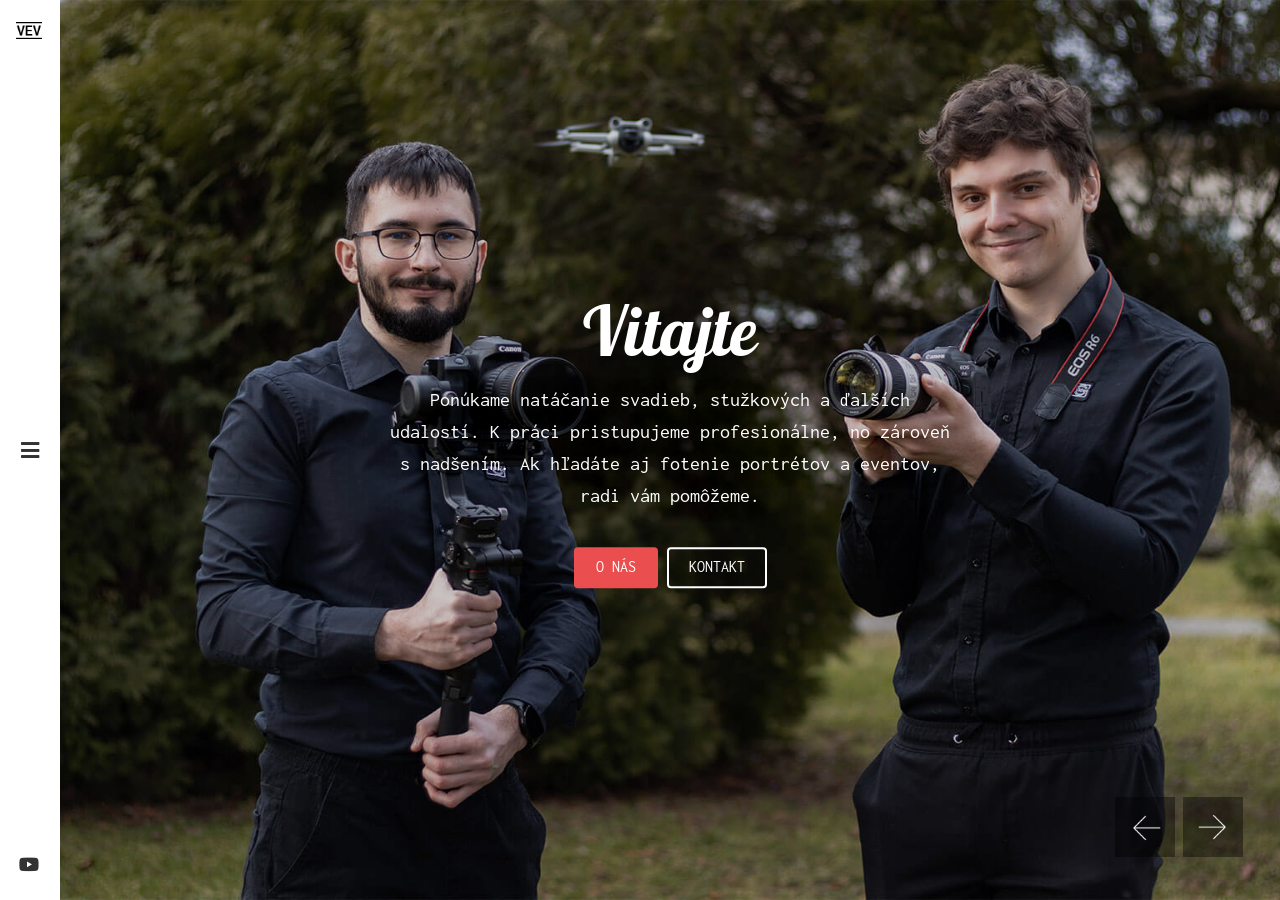
==== index.html @ 3699e418 "web" ====
<!DOCTYPE html>

<html lang="sk">
	<head>

		<!-- Title -->
		<title>Kameraman Púchov | VEVideo</title>

		<!-- Meta -->
		<meta charset="utf-8">
		<meta http-equiv="X-UA-Compatible" content="IE=edge">
		<meta name="author" content="Dominik Vardžák a Patrik Eliaš">
		<meta name="description" content="Špecializujeme sa na kamerovanie svadieb, stužkových a ďalších výnimočných udalostí. Zachytíme každý dôležitý okamih aj emóciu vášho dňa.">
<meta name="keywords" content="kameraman puchov, kameraman trencin, kameraman zilina, svadobny kameraman, kamerovanie stuzkovej slavnosti, natacanie, fotenie puchov, kameraman, svadba, stužková, fotenie">
		<link rel="canonical" href="https://vevideo.sk/index.html">
		<meta name="robots" content="index, follow">
		<meta property="og:type" content="website">
		<meta property="og:site_name" content="VEVideo">
		<meta property="og:locale" content="sk_SK">
		<meta property="og:title" content="Kameraman Púchov | VEVideo">
		<meta property="og:description" content="Špecializujeme sa na kamerovanie svadieb, stužkových a ďalších výnimočných udalostí. Zachytíme každý dôležitý okamih aj emóciu vášho dňa.">
		<meta property="og:url" content="https://vevideo.sk/index.html">
		<meta property="og:image" content="https://vevideo.sk/assets/img/logo-big.png">
		<meta name="twitter:card" content="summary_large_image">
		<meta name="twitter:title" content="Kameraman Púchov | VEVideo">
		<meta name="twitter:description" content="Špecializujeme sa na kamerovanie svadieb, stužkových a ďalších výnimočných udalostí. Zachytíme každý dôležitý okamih aj emóciu vášho dňa.">
		<meta name="twitter:image" content="https://vevideo.sk/assets/img/logo-big.png">

		<!-- Mobile Meta -->
		<meta name="viewport" content="width=device-width, initial-scale=1">

		<!-- Favicon (http://www.favicon-generator.org/) -->
		<link rel="shortcut icon" href="favicon.png" type="image/x-icon">
		<link rel="icon" href="favicon.png" type="image/x-icon">

		<!-- Paste your Google Analytics code here. -->
		<script async src="https://www.googletagmanager.com/gtag/js?id=G-T4X9H40BEK"></script>
		<script>
  window.dataLayer = window.dataLayer || [];
  function gtag(){dataLayer.push(arguments);}
  gtag('js', new Date());

  gtag('config', 'G-T4X9H40BEK');
		</script>

		<!-- Google fonts (https://www.google.com/fonts) -->
		<link href="https://fonts.googleapis.com/css?family=Inconsolata" rel="stylesheet"> <!-- Global font -->
		<link href="https://fonts.googleapis.com/css?family=Galada" rel="stylesheet"> <!-- Alter font 1 -->
		<link href="https://fonts.googleapis.com/css?family=Bilbo+Swash+Caps" rel="stylesheet"> <!-- Alter font 2 -->

		<!-- Bootstrap CSS (http://getbootstrap.com) -->
		<link rel="stylesheet" href="assets/vendor/bootstrap/css/bootstrap.min.css"> <!-- bootstrap CSS (http://getbootstrap.com) -->

		<!-- Libs and Plugins CSS -->
		<link rel="stylesheet" href="assets/vendor/animsition/css/animsition.min.css"> <!-- Animsition CSS (http://git.blivesta.com/animsition/) -->
		<link rel="stylesheet" href="assets/vendor/font-awesome/css/font-awesome.min.css"> <!-- Font Icons CSS (http://fortawesome.github.io/Font-Awesome) -->
		<link rel="stylesheet" href="assets/vendor/lightgallery/css/lightgallery.min.css"> <!-- lightGallery CSS (http://sachinchoolur.github.io/lightGallery) -->
		<link rel="stylesheet" href="assets/vendor/owl-carousel/css/owl.carousel.min.css"> <!-- Owl Carousel CSS (http://www.owlcarousel.owlgraphic.com) -->
		<link rel="stylesheet" href="assets/vendor/owl-carousel/css/owl.theme.default.min.css"> <!-- Owl Carousel CSS (http://www.owlcarousel.owlgraphic.com) -->
		<link rel="stylesheet" href="assets/vendor/ytplayer/css/jquery.mb.YTPlayer.min.css"> <!-- YTPlayer CSS (more info: https://github.com/pupunzi/jquery.mb.YTPlayer) -->
		<link rel="stylesheet" href="assets/vendor/animate.min.css"> <!-- Animate libs CSS (http://daneden.me/animate) -->

		<!-- Template master CSS -->
		<link rel="stylesheet" href="assets/css/helper.css">
		<link rel="stylesheet" href="assets/css/theme.css">

		<!-- Template dark style CSS (uncomment to enable dark style)-->
		<!-- <link rel="stylesheet" href="assets/css/dark-style.css"> -->

	</head>

	<!-- ===========
	///// Body /////
	================
	* Add class "temp-uppercase" to enable uppercase letters (eg. headings, menu links).
	* Add class "temp-letter-spacing" to enable spacing between letters (eg. headings, menu links).
	* Use class "temp-grayscale" to enable grayscale effect when menu is open (no effect on all browsers!).
	* Add class "animsition" to enable page transition while page loads.
	-->
	<body class="temp-uppercase temp-grayscale animsition">
		

		<!-- Page cover (if menu is open) -->
		<span class="page-cover"></span>


		<!-- ===================
		///// Begin header /////
		========================
		* Add class "header-dark" to enable header dark style.
		* Use class "header-click", "header-hover" or "header-fixed" to change behavior of the header (one of them is required!).
		-->
		<div id="header" class="header-hover">

			<!-- Header close button -->
			<div class="header-close" title="Zatvoriť">×</div>

			<!-- Begin logo small -->
			<div class="logo-small">
				<a href="index.html" ><img src="assets/img/logo-small.png" title="Domov" alt="logo"></a>
			</div>
			<!-- End logo small -->

			<!-- Header menu icon -->
			<span class="header-menu-icon" title="Otvorte menu"><i class="fas fa-bars"></i></span>
			
			<!-- Header contact icon -->
			<a href="" class="header-contact-icon" title="Sledujte nás na YouTube"><i class="fab fa-youtube"></i></a>


			<!-- Begin header inner 
			======================== -->
			<div class="header-inner">
				
				<!-- Begin header top -->
				<div class="header-top">

					<!-- Begin logo big -->
					<div class="logo-big">
						<a href="index.html"><img src="assets/img/logo-big.png" title="Domov" alt="logo"></a>
					</div>
					<!-- End logo big -->
					
				</div>
				<!-- End header top -->

				<!-- Begin header middle -->
				<div class="header-middle">

					<!-- MENU MENU MENU Begin menu -->
					<div id="menu">
						<ul class="menu-list">
							<li><a href="index.html">Domov</a></li>
							<li><a href="o-kameramanoch.html">O nás</a></li>
							<li><a href="nase-portfolio.html">Portfólio</a></li>
							<li><a href="cennik-nasich-kameramanov.html">Cenník</a></li>
							<li><a href="kontaktujte-nas.html">Kontakt</a></li>
						</ul> <!-- /.menu-list -->
					</div>
					<!-- MENU MENU MENU   End menu -->

				</div>
				<!-- End header middle -->

				<!-- Begin header bottom -->
				<div class="header-bottom">

					<!-- Begin follow me buttons -->
					<div class="follow-me-buttons">
						<ul>
							<li><a href="https://www.facebook.com/vevideo" title="Sledujte nás na Facebooku" target="_blank"><i class="fab fa-facebook-f"></i></a></li>
							<li><a href="https://www.instagram.com/vevideostudio/" title="Sledujte nás na Instagrame" target="_blank"><i class="fab fa-instagram"></i></a></li>
							<li><a href="https://www.youtube.com/@vevideo_studio" title="Sledujte nás na YouTube" target="_blank"><i class="fab fa-youtube"></i></a></li>
						</ul>
					</div>
					<!-- End follow me buttons -->

					<!-- Begin copyright -->
					<div class="copyright">
						VEVideo | 2026
					</div>
					<!-- End copyright -->

				</div>
				<!-- End header bottom -->

			</div> 
			<!-- End header inner -->

		</div>
		<!-- End header -->


		<!-- ==========================
		///// Begin mobile header /////
		===============================
		* Add class "m-header-dark" to enable header dark style.
		-->
		<div id="mobile-header">

			<!-- Begin logo small -->
			<div class="logo-mobile">
				<a href="index.html"><img src="assets/img/logo-small.png" alt="logo"></a>
			</div>
			<!-- End logo small -->

			<!-- Mobile menu trigger -->
			<div class="mobile-menu-trigger"><span></span></div>

		</div>
		<!-- End mobile header -->


		<!-- *************************************
		*********** Begin body content *********** 
		************************************** -->
		<div id="body-content">
						
			<!-- =================================
			///// Begin gallery list section /////
			================================== -->
			<section id="gallery-list-section" class="gallery-list-slideshow">
				<div class="container-fluid no-padding bg-dark">

					<!-- Begin content carousel (http://www.owlcarousel.owlgraphic.com)
					====================================================================
					* Use class "nav-outside" for outside nav (requires boxed layout).
					* Use class "nav-outside-top" for outside top nav (requires enough space at the top of the slider).
					* Use class "nav-bottom-right" for bottom right nav.
					* Use class "nav-rounded" for rounded nav.
					* Use class "nav-light" to enable nav light style.
					* Use class "dots-outside" for outside dots (requires enough space at the bottom of the slider).
					* Use class "dots-left", "dots-right" or "dots-center-right" to align dots.
					* Use class "dots-rounded" for rounded dots.
					* Use class "owl-mousewheel" to enable mousewheel support.
					* Use class "cursor-grab" to enable cursor grab icon (no effect on links!).
					* Use class "cc-hover" or "cc-hover-2" to enable carousel items hover effect.
					* Use class "cc-height-1", "cc-height-2", "cc-height-3", "cc-height-4", "cc-height-5", "cc-height-6" or "cc-height-full" to set carousel height.
					* Use class "cc-height-m" to set full height for small screens.
					================================================================
					* Available carousel data attributes:
							data-items="5".......................(items visible on desktop)
							data-tablet-landscape="4"............(items visible on mobiles)
							data-tablet-portrait="3".............(items visible on mobiles)
							data-mobile-landscape="2"............(items visible on tablets)
							data-mobile-portrait="1".............(items visible on tablets)
							data-loop="true".....................(true/false)
							data-margin="10".....................(space between items)
							data-center="true"...................(true/false)
							data-start-position="0"..............(item start position)
							data-animate-in="fadeIn".............(more animations: http://daneden.github.io/animate.css/)
							data-animate-out="fadeOut"...........(more animations: http://daneden.github.io/animate.css/)
							data-mouse-drag="false"..............(true/false)
							data-touch-drag="false"..............(true/false)
							data-autoheight="true"...............(true/false)
							data-autoplay="true".................(true/false)
							data-autoplay-timeout="5000".........(milliseconds)
							data-autoplay-hover-pause="true".....(true/false)
							data-autoplay-speed="800"............(milliseconds)
							data-drag-end-speed="800"............(milliseconds)
							data-nav="true"......................(true/false)
							data-nav-speed="800".................(milliseconds)
							data-dots="false"....................(true/false)
							data-dots-speed="800"................(milliseconds)
					-->
					<div class="owl-carousel cc-height-full cursor-grab nav-bottom-right" data-items="1" data-loop="true" data-autoplay="true" data-autoplay-timeout="10000" data-dots="false" data-nav="true" data-animate-in="fadeIn" data-animate-out="fadeOut">

						<!-- PRVY OBRAZOK Begin carousel item 
						========================= -->
						<div class="cc-item bg-image pconly" style="background-image: url(assets/img/gallery/gallery-list/slideshow/spolocna_fotka.jpg); background-position: 50% 30%;">

    <!-- Element cover -->
    <span class="cover bg-transparent-2-dark"></span>

    <!-- ZACIATOK POPISU prveho -->
    <div class="cc-caption cc-caption-xlg center caption-animate max-width-600">
        <h2 class="cc-title font-alter-1">Vitajte</h2>
        <p class="cc-description">
            Ponúkame natáčanie svadieb, stužkových a ďalších udalostí. K práci pristupujeme profesionálne, no zároveň s nadšením. Ak hľadáte aj fotenie portrétov a eventov, radi vám pomôžeme.
        </p>
        <div class="margin-top-30">
            <a href="o-kameramanoch.html" class="btn btn-primary margin-top-5">O nás</a>
            <a href="kontaktujte-nas.html" class="btn btn-white-bordered margin-top-5">Kontakt</a>
        </div>
    </div>
    <!-- KONIEC POPISU prveho -->

</div>

<!-- Second Image (Shown on smartphones) -->
<div class="cc-item bg-image mblonly" style="background-image: url(assets/img/gallery/gallery-list/slideshow/mobile_bg.jpg); background-position: 50% 50%;">
    
    <!-- Element cover -->
    <span class="cover bg-transparent-2-dark"></span>

    <!-- ZACIATOK POPISU prveho -->
    <div class="cc-caption cc-caption-xlg center caption-animate max-width-600">
        <h2 class="cc-title font-alter-1">VEVideo</h2>
        <p class="cc-description">
            Vitajte na našej stránke. Ponúkame natáčanie svadieb, stužkových a ďalších udalostí. K práci pristupujeme profesionálne, no zároveň s nadšením. Ak hľadáte aj fotenie portrétov a eventov, radi vám pomôžeme.</br>&nbsp;</p>
        <div class="margin-top-30">
            <a href="o-kameramanoch.html" class="btn btn-primary margin-top-5">O nás</a>
            <a href="kontaktujte-nas.html" class="btn btn-white-bordered margin-top-5">Kontakt</a>
        </div>
    </div>
    <!-- KONIEC POPISU prveho -->

</div>
						<!-- End carousel item -->

						<!-- Begin carousel item 
						========================= -->
						<div class="cc-item bg-image" style="background-image: url(assets/img/gallery/gallery-list/slideshow/portfolio_fotak_objektiv.jpg); background-position: 50% 50%;">

							<!-- Element cover -->
							<span class="cover bg-transparent-2-dark"></span>

							<!-- Begin caption 
							===================
							* Position classes: "top-left", "top-center", "top-right", "center-left", "center", "center-right", "bottom-left", "bottom-center", "bottom-right". 
							* Size classes: "cc-caption-xs", "cc-caption-sm", "cc-caption-lg", "cc-caption-xl".
							-->
							<div class="cc-caption cc-caption-xlg center caption-animate max-width-600"> <!-- max width class is optional -->
								<h2 class="cc-title font-alter-1">Portfólio</h2>
								<p class="cc-description">
									Pozrite sa na naše videoklipy.
								</p>
								<div class="margin-top-30">
									<a href="nase-portfolio.html" class="btn btn-primary margin-top-5">Portfólio</a>
									<a href="kontaktujte-nas.html" class="btn btn-white-bordered margin-top-5">Kontakt</a>
								</div>
							</div>
							<!-- End caption -->

						</div>
						<!-- End carousel item -->

						<!-- Begin carousel item 
						========================= -->
						<div class="cc-item bg-image" style="background-image: url(assets/img/gallery/gallery-list/slideshow/cennik_pato_dron.jpg); background-position: 50% 50%;">

							<!-- Element cover -->
							<span class="cover bg-transparent-2-dark"></span>

							<!-- Begin caption 
							===================
							* Position classes: "top-left", "top-center", "top-right", "center-left", "center", "center-right", "bottom-left", "bottom-center", "bottom-right". 
							* Size classes: "cc-caption-xs", "cc-caption-sm", "cc-caption-lg", "cc-caption-xl".
							-->
							<div class="cc-caption cc-caption-xlg center caption-animate max-width-600"> <!-- max width class is optional -->
								<h2 class="cc-title font-alter-1">Cenník</h2>
								<p class="cc-description">
									Pozrite sa na služby, ktoré ponúkame a ich cenu.
								</p>
								<div class="margin-top-30">
									<a href="cennik-nasich-kameramanov.html" class="btn btn-primary margin-top-5">Cenník</a>
									<a href="kontaktujte-nas.html" class="btn btn-white-bordered margin-top-5">Kontakt</a>
								</div>
							</div>
							<!-- End caption -->

						</div>
						<!-- End carousel item -->

						<!-- Begin carousel item 
						========================= -->
						<div class="cc-item bg-image" style="background-image: url(assets/img/gallery/gallery-list/slideshow/kontakt_in_action.jpg); background-position: 50% 50%;">

							<!-- Element cover -->
							<span class="cover bg-transparent-2-dark"></span>

							<!-- Begin caption 
							===================
							* Position classes: "top-left", "top-center", "top-right", "center-left", "center", "center-right", "bottom-left", "bottom-center", "bottom-right". 
							* Size classes: "cc-caption-xs", "cc-caption-sm", "cc-caption-lg", "cc-caption-xl".
							-->
							<div class="cc-caption cc-caption-xlg center caption-animate max-width-600"> <!-- max width class is optional -->
								<h2 class="cc-title font-alter-1">Kontakt</h2>
								<p class="cc-description">
									Ak máte záujem o naše služby, kontaktujte nás. Radi sa s vami dohodneme na všetkých detailoch.
								</p>
								<div class="margin-top-30">
									<a href="kontaktujte-nas.html" class="btn btn-primary margin-top-5">Kontakt</a>
								</div>
							</div>
							<!-- End caption -->

						</div>
						<!-- End carousel item -->

						<!-- Begin carousel item 
						========================= -->
						<!-- <div class="cc-item">
								
							<a class="owl-video" href="https://vimeo.com/99653121"></a>

							<div class="cc-caption cc-caption-xlg center caption-animate max-width-600">
								<h2 class="cc-title font-alter-1">Beauty &amp; Fashion</h2>
								<p class="cc-description">
									Sed at placerat odio, duis leo dui, porta in rutrum sit amet consequat. Donec vu duis nullam nulla.
								</p>
								<a href="gallery-single.html" class="btn btn-primary margin-top-25">View Project</a>
							</div>
							
						</div> -->
						<!-- End carousel item --> 

					</div>
					<!-- End content carousel -->

				</div> <!-- /.container -->
			</section>
			<!-- End gallery list section -->

		</div>
		<!-- End body content -->



        

		<!-- ====================
		///// Scripts below /////
		===================== -->

		<!-- Core JS -->
		<script src="assets/vendor/jquery/jquery.min.js"></script> <!-- jquery JS (https://jquery.com) -->
		<script src="assets/vendor/bootstrap/js/bootstrap.min.js"></script> <!-- bootstrap JS (http://getbootstrap.com) -->

		<!-- Libs and Plugins JS -->
		<script src="assets/vendor/animsition/js/animsition.min.js"></script> <!-- Animsition JS (http://git.blivesta.com/animsition/) -->
		<script src="assets/vendor/jquery.easing.min.js"></script> <!-- Easing JS (http://gsgd.co.uk/sandbox/jquery/easing/) -->
		<script src="assets/vendor/isotope.pkgd.min.js"></script> <!-- Isotope JS (http://isotope.metafizzy.co) -->
		<script src="assets/vendor/imagesloaded.pkgd.min.js"></script> <!-- ImagesLoaded JS (https://github.com/desandro/imagesloaded) -->
		<script src="assets/vendor/jquery.nicescroll.min.js"></script> <!-- Nicescroll JS (http://areaaperta.com/nicescroll/) -->
		<script src="assets/vendor/owl-carousel/js/owl.carousel.min.js"></script> <!-- Owl Carousel JS (http://www.owlcarousel.owlgraphic.com) -->
		<script src="assets/vendor/jquery.mousewheel.min.js"></script> <!-- A jQuery plugin that adds cross browser mouse wheel support (https://github.com/jquery/jquery-mousewheel) -->
		<script src="assets/vendor/ytplayer/js/jquery.mb.YTPlayer.min.js"></script> <!-- YTPlayer JS (more info: https://github.com/pupunzi/jquery.mb.YTPlayer) -->

		<script src="assets/vendor/lightgallery/js/lightgallery.min.js"></script> <!-- lightGallery JS (http://sachinchoolur.github.io/lightGallery) -->
		<script src="assets/vendor/lightgallery/js/lightgallery-plugins.js"></script> <!-- lightGallery Plugins JS (http://sachinchoolur.github.io/lightGallery) -->
		
		<!-- Theme master JS -->
		<script src="assets/js/theme.js"></script>



	</body>

</html>
---- assets/vendor/lightgallery/css/lightgallery.min.css ----
.lg-sub-html,.lg-toolbar{background-color:rgba(0,0,0,.45)}#lg-counter,.lg-outer .lg-video-cont{vertical-align:middle;display:inline-block}@font-face{font-family:lg;src:url(../fonts/lg.eot?n1z373);src:url(../fonts/lg.eot?#iefixn1z373) format("embedded-opentype"),url(../fonts/lg.woff?n1z373) format("woff"),url(../fonts/lg.ttf?n1z373) format("truetype"),url(../fonts/lg.svg?n1z373#lg) format("svg");font-weight:400;font-style:normal}.lg-icon{font-family:lg;speak:none;font-style:normal;font-weight:400;font-variant:normal;text-transform:none;line-height:1;-webkit-font-smoothing:antialiased;-moz-osx-font-smoothing:grayscale}.lg-actions .lg-next,.lg-actions .lg-prev{background-color:rgba(0,0,0,.45);border-radius:2px;color:#999;cursor:pointer;display:block;font-size:22px;margin-top:-10px;padding:8px 10px 9px;position:absolute;top:50%;z-index:1080}.lg-actions .lg-next.disabled,.lg-actions .lg-prev.disabled{pointer-events:none;opacity:.5}.lg-actions .lg-next:hover,.lg-actions .lg-prev:hover{color:#FFF}.lg-actions .lg-next{right:20px}.lg-actions .lg-next:before{content:"\e095"}.lg-actions .lg-prev{left:20px}.lg-actions .lg-prev:after{content:"\e094"}@-webkit-keyframes lg-right-end{0%,100%{left:0}50%{left:-30px}}@-moz-keyframes lg-right-end{0%,100%{left:0}50%{left:-30px}}@-ms-keyframes lg-right-end{0%,100%{left:0}50%{left:-30px}}@keyframes lg-right-end{0%,100%{left:0}50%{left:-30px}}@-webkit-keyframes lg-left-end{0%,100%{left:0}50%{left:30px}}@-moz-keyframes lg-left-end{0%,100%{left:0}50%{left:30px}}@-ms-keyframes lg-left-end{0%,100%{left:0}50%{left:30px}}@keyframes lg-left-end{0%,100%{left:0}50%{left:30px}}.lg-outer.lg-right-end .lg-object{-webkit-animation:lg-right-end .3s;-o-animation:lg-right-end .3s;animation:lg-right-end .3s;position:relative}.lg-outer.lg-left-end .lg-object{-webkit-animation:lg-left-end .3s;-o-animation:lg-left-end .3s;animation:lg-left-end .3s;position:relative}.lg-toolbar{z-index:1082;left:0;position:absolute;top:0;width:100%}.lg-toolbar .lg-icon{color:#999;cursor:pointer;float:right;font-size:24px;height:47px;line-height:27px;padding:10px 0;text-align:center;width:50px;text-decoration:none!important;outline:0;-webkit-transition:color .2s linear;-o-transition:color .2s linear;transition:color .2s linear}.lg-toolbar .lg-icon:hover{color:#FFF}.lg-toolbar .lg-close:after{content:"\e070"}.lg-toolbar .lg-download:after{content:"\e0f2"}.lg-sub-html{bottom:0;color:#EEE;font-size:16px;left:0;padding:10px 40px;position:fixed;right:0;text-align:center;z-index:1080}.lg-sub-html h4{margin:0;font-size:13px;font-weight:700}.lg-sub-html p{font-size:12px;margin:5px 0 0}#lg-counter{color:#999;font-size:16px;padding-left:20px;padding-top:12px}.lg-next,.lg-prev,.lg-toolbar{opacity:1;-webkit-transition:-webkit-transform .35s cubic-bezier(0,0,.25,1) 0s,opacity .35s cubic-bezier(0,0,.25,1) 0s,color .2s linear;-moz-transition:-moz-transform .35s cubic-bezier(0,0,.25,1) 0s,opacity .35s cubic-bezier(0,0,.25,1) 0s,color .2s linear;-o-transition:-o-transform .35s cubic-bezier(0,0,.25,1) 0s,opacity .35s cubic-bezier(0,0,.25,1) 0s,color .2s linear;transition:transform .35s cubic-bezier(0,0,.25,1) 0s,opacity .35s cubic-bezier(0,0,.25,1) 0s,color .2s linear}.lg-hide-items .lg-prev{opacity:0;-webkit-transform:translate3d(-10px,0,0);transform:translate3d(-10px,0,0)}.lg-hide-items .lg-next{opacity:0;-webkit-transform:translate3d(10px,0,0);transform:translate3d(10px,0,0)}.lg-hide-items .lg-toolbar{opacity:0;-webkit-transform:translate3d(0,-10px,0);transform:translate3d(0,-10px,0)}body:not(.lg-from-hash) .lg-outer.lg-start-zoom .lg-object{-webkit-transform:scale3d(.5,.5,.5);transform:scale3d(.5,.5,.5);opacity:0;-webkit-transition:-webkit-transform 250ms cubic-bezier(0,0,.25,1) 0s,opacity 250ms cubic-bezier(0,0,.25,1)!important;-moz-transition:-moz-transform 250ms cubic-bezier(0,0,.25,1) 0s,opacity 250ms cubic-bezier(0,0,.25,1)!important;-o-transition:-o-transform 250ms cubic-bezier(0,0,.25,1) 0s,opacity 250ms cubic-bezier(0,0,.25,1)!important;transition:transform 250ms cubic-bezier(0,0,.25,1) 0s,opacity 250ms cubic-bezier(0,0,.25,1)!important;-webkit-transform-origin:50% 50%;-moz-transform-origin:50% 50%;-ms-transform-origin:50% 50%;transform-origin:50% 50%}body:not(.lg-from-hash) .lg-outer.lg-start-zoom .lg-item.lg-complete .lg-object{-webkit-transform:scale3d(1,1,1);transform:scale3d(1,1,1);opacity:1}.lg-outer .lg-thumb-outer{background-color:#0D0A0A;bottom:0;position:absolute;width:100%;z-index:1080;max-height:350px;-webkit-transform:translate3d(0,100%,0);transform:translate3d(0,100%,0);-webkit-transition:-webkit-transform .25s cubic-bezier(0,0,.25,1) 0s;-moz-transition:-moz-transform .25s cubic-bezier(0,0,.25,1) 0s;-o-transition:-o-transform .25s cubic-bezier(0,0,.25,1) 0s;transition:transform .25s cubic-bezier(0,0,.25,1) 0s}.lg-outer .lg-thumb-outer.lg-grab .lg-thumb-item{cursor:-webkit-grab;cursor:-moz-grab;cursor:-o-grab;cursor:-ms-grab;cursor:grab}.lg-outer .lg-thumb-outer.lg-grabbing .lg-thumb-item{cursor:move;cursor:-webkit-grabbing;cursor:-moz-grabbing;cursor:-o-grabbing;cursor:-ms-grabbing;cursor:grabbing}.lg-outer .lg-thumb-outer.lg-dragging .lg-thumb{-webkit-transition-duration:0s!important;transition-duration:0s!important}.lg-outer.lg-thumb-open .lg-thumb-outer{-webkit-transform:translate3d(0,0,0);transform:translate3d(0,0,0)}.lg-outer .lg-thumb{padding:10px 0;height:100%;margin-bottom:-5px}.lg-outer .lg-thumb-item{cursor:pointer;float:left;overflow:hidden;height:100%;border:2px solid #FFF;border-radius:4px;margin-bottom:5px}@media (min-width:1025px){.lg-outer .lg-thumb-item{-webkit-transition:border-color .25s ease;-o-transition:border-color .25s ease;transition:border-color .25s ease}}.lg-outer .lg-thumb-item.active,.lg-outer .lg-thumb-item:hover{border-color:#a90707}.lg-outer .lg-thumb-item img{width:100%;height:100%;object-fit:cover}.lg-outer.lg-has-thumb .lg-item{padding-bottom:120px}.lg-outer.lg-can-toggle .lg-item{padding-bottom:0}.lg-outer.lg-pull-caption-up .lg-sub-html{-webkit-transition:bottom .25s ease;-o-transition:bottom .25s ease;transition:bottom .25s ease}.lg-outer.lg-pull-caption-up.lg-thumb-open .lg-sub-html{bottom:100px}.lg-outer .lg-toogle-thumb{background-color:#0D0A0A;border-radius:2px 2px 0 0;color:#999;cursor:pointer;font-size:24px;height:39px;line-height:27px;padding:5px 0;position:absolute;right:20px;text-align:center;top:-39px;width:50px}.lg-outer .lg-toogle-thumb:hover,.lg-outer.lg-dropdown-active #lg-share{color:#FFF}.lg-outer .lg-toogle-thumb:after{content:"\e1ff"}.lg-outer .lg-video-cont{max-width:1140px;max-height:100%;width:100%;padding:0 5px}.lg-outer .lg-video{width:100%;height:0;padding-bottom:56.25%;overflow:hidden;position:relative}.lg-outer .lg-video .lg-object{display:inline-block;position:absolute;top:0;left:0;width:100%!important;height:100%!important}.lg-outer .lg-video .lg-video-play{width:84px;height:59px;position:absolute;left:50%;top:50%;margin-left:-42px;margin-top:-30px;z-index:1080;cursor:pointer}.lg-outer .lg-has-vimeo .lg-video-play{background:url(../img/vimeo-play.png) no-repeat}.lg-outer .lg-has-vimeo:hover .lg-video-play{background:url(../img/vimeo-play.png) 0 -58px no-repeat}.lg-outer .lg-has-html5 .lg-video-play{background:url(../img/video-play.png) no-repeat;height:64px;margin-left:-32px;margin-top:-32px;width:64px;opacity:.8}.lg-outer .lg-has-html5:hover .lg-video-play{opacity:1}.lg-outer .lg-has-youtube .lg-video-play{background:url(../img/youtube-play.png) no-repeat}.lg-outer .lg-has-youtube:hover .lg-video-play{background:url(../img/youtube-play.png) 0 -60px no-repeat}.lg-outer .lg-video-object{width:100%!important;height:100%!important;position:absolute;top:0;left:0}.lg-outer .lg-has-video .lg-video-object{visibility:hidden}.lg-outer .lg-has-video.lg-video-playing .lg-object,.lg-outer .lg-has-video.lg-video-playing .lg-video-play{display:none}.lg-outer .lg-has-video.lg-video-playing .lg-video-object{visibility:visible}.lg-progress-bar{background-color:#333;height:5px;left:0;position:absolute;top:0;width:100%;z-index:1083;opacity:0;-webkit-transition:opacity 80ms ease 0s;-moz-transition:opacity 80ms ease 0s;-o-transition:opacity 80ms ease 0s;transition:opacity 80ms ease 0s}.lg-progress-bar .lg-progress{background-color:#a90707;height:5px;width:0}.lg-progress-bar.lg-start .lg-progress{width:100%}.lg-show-autoplay .lg-progress-bar{opacity:1}.lg-autoplay-button:after{content:"\e01d"}.lg-show-autoplay .lg-autoplay-button:after{content:"\e01a"}.lg-outer.lg-css3.lg-zoom-dragging .lg-item.lg-complete.lg-zoomable .lg-image,.lg-outer.lg-css3.lg-zoom-dragging .lg-item.lg-complete.lg-zoomable .lg-img-wrap{-webkit-transition-duration:0s;transition-duration:0s}.lg-outer.lg-use-transition-for-zoom .lg-item.lg-complete.lg-zoomable .lg-img-wrap{-webkit-transition:-webkit-transform .3s cubic-bezier(0,0,.25,1) 0s;-moz-transition:-moz-transform .3s cubic-bezier(0,0,.25,1) 0s;-o-transition:-o-transform .3s cubic-bezier(0,0,.25,1) 0s;transition:transform .3s cubic-bezier(0,0,.25,1) 0s}.lg-outer.lg-use-left-for-zoom .lg-item.lg-complete.lg-zoomable .lg-img-wrap{-webkit-transition:left .3s cubic-bezier(0,0,.25,1) 0s,top .3s cubic-bezier(0,0,.25,1) 0s;-moz-transition:left .3s cubic-bezier(0,0,.25,1) 0s,top .3s cubic-bezier(0,0,.25,1) 0s;-o-transition:left .3s cubic-bezier(0,0,.25,1) 0s,top .3s cubic-bezier(0,0,.25,1) 0s;transition:left .3s cubic-bezier(0,0,.25,1) 0s,top .3s cubic-bezier(0,0,.25,1) 0s}.lg-outer .lg-item.lg-complete.lg-zoomable .lg-img-wrap{-webkit-transform:translate3d(0,0,0);transform:translate3d(0,0,0);-webkit-backface-visibility:hidden;-moz-backface-visibility:hidden;backface-visibility:hidden}.lg-outer .lg-item.lg-complete.lg-zoomable .lg-image{-webkit-transform:scale3d(1,1,1);transform:scale3d(1,1,1);-webkit-transition:-webkit-transform .3s cubic-bezier(0,0,.25,1) 0s,opacity .15s!important;-moz-transition:-moz-transform .3s cubic-bezier(0,0,.25,1) 0s,opacity .15s!important;-o-transition:-o-transform .3s cubic-bezier(0,0,.25,1) 0s,opacity .15s!important;transition:transform .3s cubic-bezier(0,0,.25,1) 0s,opacity .15s!important;-webkit-transform-origin:0 0;-moz-transform-origin:0 0;-ms-transform-origin:0 0;transform-origin:0 0;-webkit-backface-visibility:hidden;-moz-backface-visibility:hidden;backface-visibility:hidden}#lg-zoom-in:after{content:"\e311"}#lg-actual-size{font-size:20px}#lg-actual-size:after{content:"\e033"}#lg-zoom-out{opacity:.5;pointer-events:none}#lg-zoom-out:after{content:"\e312"}.lg-zoomed #lg-zoom-out{opacity:1;pointer-events:auto}.lg-outer .lg-pager-outer{bottom:60px;left:0;position:absolute;right:0;text-align:center;z-index:1080;height:10px}.lg-outer .lg-pager-outer.lg-pager-hover .lg-pager-cont{overflow:visible}.lg-outer .lg-pager-cont{cursor:pointer;display:inline-block;overflow:hidden;position:relative;vertical-align:top;margin:0 5px}.lg-outer .lg-pager-cont:hover .lg-pager-thumb-cont{opacity:1;-webkit-transform:translate3d(0,0,0);transform:translate3d(0,0,0)}.lg-outer .lg-pager-cont.lg-pager-active .lg-pager{box-shadow:0 0 0 2px #fff inset}.lg-outer .lg-pager-thumb-cont{background-color:#fff;color:#FFF;bottom:100%;height:83px;left:0;margin-bottom:20px;margin-left:-60px;opacity:0;padding:5px;position:absolute;width:120px;border-radius:3px;-webkit-transition:opacity .15s ease 0s,-webkit-transform .15s ease 0s;-moz-transition:opacity .15s ease 0s,-moz-transform .15s ease 0s;-o-transition:opacity .15s ease 0s,-o-transform .15s ease 0s;transition:opacity .15s ease 0s,transform .15s ease 0s;-webkit-transform:translate3d(0,5px,0);transform:translate3d(0,5px,0)}.lg-outer .lg-pager-thumb-cont img{width:100%;height:100%}.lg-outer .lg-pager{background-color:rgba(255,255,255,.5);border-radius:50%;box-shadow:0 0 0 8px rgba(255,255,255,.7) inset;display:block;height:12px;-webkit-transition:box-shadow .3s ease 0s;-o-transition:box-shadow .3s ease 0s;transition:box-shadow .3s ease 0s;width:12px}.lg-outer .lg-pager:focus,.lg-outer .lg-pager:hover{box-shadow:0 0 0 8px #fff inset}.lg-outer .lg-caret{border-left:10px solid transparent;border-right:10px solid transparent;border-top:10px dashed;bottom:-10px;display:inline-block;height:0;left:50%;margin-left:-5px;position:absolute;vertical-align:middle;width:0}.lg-fullscreen:after{content:"\e20c"}.lg-fullscreen-on .lg-fullscreen:after{content:"\e20d"}.lg-outer #lg-dropdown-overlay{background-color:rgba(0,0,0,.25);bottom:0;cursor:default;left:0;position:fixed;right:0;top:0;z-index:1081;opacity:0;visibility:hidden;-webkit-transition:visibility 0s linear .18s,opacity .18s linear 0s;-o-transition:visibility 0s linear .18s,opacity .18s linear 0s;transition:visibility 0s linear .18s,opacity .18s linear 0s}.lg-outer.lg-dropdown-active #lg-dropdown-overlay,.lg-outer.lg-dropdown-active .lg-dropdown{-webkit-transition-delay:0s;transition-delay:0s;-moz-transform:translate3d(0,0,0);-o-transform:translate3d(0,0,0);-ms-transform:translate3d(0,0,0);-webkit-transform:translate3d(0,0,0);transform:translate3d(0,0,0);opacity:1;visibility:visible}.lg-outer .lg-dropdown{background-color:#fff;border-radius:2px;font-size:14px;list-style-type:none;margin:0;padding:10px 0;position:absolute;right:0;text-align:left;top:50px;opacity:0;visibility:hidden;-moz-transform:translate3d(0,5px,0);-o-transform:translate3d(0,5px,0);-ms-transform:translate3d(0,5px,0);-webkit-transform:translate3d(0,5px,0);transform:translate3d(0,5px,0);-webkit-transition:-webkit-transform .18s linear 0s,visibility 0s linear .5s,opacity .18s linear 0s;-moz-transition:-moz-transform .18s linear 0s,visibility 0s linear .5s,opacity .18s linear 0s;-o-transition:-o-transform .18s linear 0s,visibility 0s linear .5s,opacity .18s linear 0s;transition:transform .18s linear 0s,visibility 0s linear .5s,opacity .18s linear 0s}.lg-outer .lg-dropdown:after{content:"";display:block;height:0;width:0;position:absolute;border:8px solid transparent;border-bottom-color:#FFF;right:16px;top:-16px}.lg-outer .lg-dropdown>li:last-child{margin-bottom:0}.lg-outer .lg-dropdown>li:hover .lg-icon,.lg-outer .lg-dropdown>li:hover a{color:#333}.lg-outer .lg-dropdown a{color:#333;display:block;white-space:pre;padding:4px 12px;font-family:"Open Sans","Helvetica Neue",Helvetica,Arial,sans-serif;font-size:12px}.lg-outer .lg-dropdown a:hover{background-color:rgba(0,0,0,.07)}.lg-outer .lg-dropdown .lg-dropdown-text{display:inline-block;line-height:1;margin-top:-3px;vertical-align:middle}.lg-outer .lg-dropdown .lg-icon{color:#333;display:inline-block;float:none;font-size:20px;height:auto;line-height:1;margin-right:8px;padding:0;vertical-align:middle;width:auto}.lg-outer,.lg-outer .lg,.lg-outer .lg-inner{width:100%;height:100%}.lg-outer #lg-share{position:relative}.lg-outer #lg-share:after{content:"\e80d"}.lg-outer #lg-share-facebook .lg-icon{color:#3b5998}.lg-outer #lg-share-facebook .lg-icon:after{content:"\e901"}.lg-outer #lg-share-twitter .lg-icon{color:#00aced}.lg-outer #lg-share-twitter .lg-icon:after{content:"\e904"}.lg-outer #lg-share-googleplus .lg-icon{color:#dd4b39}.lg-outer #lg-share-googleplus .lg-icon:after{content:"\e902"}.lg-outer #lg-share-pinterest .lg-icon{color:#cb2027}.lg-outer #lg-share-pinterest .lg-icon:after{content:"\e903"}.group:after{content:"";display:table;clear:both}.lg-outer{position:fixed;top:0;left:0;z-index:1050;opacity:0;-webkit-transition:opacity .15s ease 0s;-o-transition:opacity .15s ease 0s;transition:opacity .15s ease 0s}.lg-outer *{-webkit-box-sizing:border-box;-moz-box-sizing:border-box;box-sizing:border-box}.lg-outer.lg-visible{opacity:1}.lg-outer.lg-css3 .lg-item.lg-current,.lg-outer.lg-css3 .lg-item.lg-next-slide,.lg-outer.lg-css3 .lg-item.lg-prev-slide{-webkit-transition-duration:inherit!important;transition-duration:inherit!important;-webkit-transition-timing-function:inherit!important;transition-timing-function:inherit!important}.lg-outer.lg-css3.lg-dragging .lg-item.lg-current,.lg-outer.lg-css3.lg-dragging .lg-item.lg-next-slide,.lg-outer.lg-css3.lg-dragging .lg-item.lg-prev-slide{-webkit-transition-duration:0s!important;transition-duration:0s!important;opacity:1}.lg-outer.lg-grab img.lg-object{cursor:-webkit-grab;cursor:-moz-grab;cursor:-o-grab;cursor:-ms-grab;cursor:grab}.lg-outer.lg-grabbing img.lg-object{cursor:move;cursor:-webkit-grabbing;cursor:-moz-grabbing;cursor:-o-grabbing;cursor:-ms-grabbing;cursor:grabbing}.lg-outer .lg{position:relative;overflow:hidden;margin-left:auto;margin-right:auto;max-width:100%;max-height:100%}.lg-outer .lg-inner{position:absolute;left:0;top:0;white-space:nowrap}.lg-outer .lg-item{background:url(../img/loading.gif) center center no-repeat;display:none!important}.lg-outer.lg-css .lg-current,.lg-outer.lg-css3 .lg-current,.lg-outer.lg-css3 .lg-next-slide,.lg-outer.lg-css3 .lg-prev-slide{display:inline-block!important}.lg-outer .lg-img-wrap,.lg-outer .lg-item{display:inline-block;text-align:center;position:absolute;width:100%;height:100%}.lg-outer .lg-img-wrap:before,.lg-outer .lg-item:before{content:"";display:inline-block;height:50%;width:1px;margin-right:-1px}.lg-outer .lg-img-wrap{position:absolute;padding:0 5px;left:0;right:0;top:0;bottom:0}.lg-outer .lg-item.lg-complete{background-image:none}.lg-outer .lg-item.lg-current{z-index:1060}.lg-outer .lg-image{display:inline-block;vertical-align:middle;max-width:100%;max-height:100%;width:auto!important;height:auto!important}.lg-outer.lg-show-after-load .lg-item .lg-object,.lg-outer.lg-show-after-load .lg-item .lg-video-play{opacity:0;-webkit-transition:opacity .15s ease 0s;-o-transition:opacity .15s ease 0s;transition:opacity .15s ease 0s}.lg-outer.lg-show-after-load .lg-item.lg-complete .lg-object,.lg-outer.lg-show-after-load .lg-item.lg-complete .lg-video-play{opacity:1}.lg-outer .lg-empty-html,.lg-outer.lg-hide-download #lg-download{display:none}.lg-backdrop{position:fixed;top:0;left:0;right:0;bottom:0;z-index:1040;background-color:#000;opacity:0;-webkit-transition:opacity .15s ease 0s;-o-transition:opacity .15s ease 0s;transition:opacity .15s ease 0s}.lg-backdrop.in{opacity:1}.lg-css3.lg-no-trans .lg-current,.lg-css3.lg-no-trans .lg-next-slide,.lg-css3.lg-no-trans .lg-prev-slide{-webkit-transition:none 0s ease 0s!important;-moz-transition:none 0s ease 0s!important;-o-transition:none 0s ease 0s!important;transition:none 0s ease 0s!important}.lg-css3.lg-use-css3 .lg-item,.lg-css3.lg-use-left .lg-item{-webkit-backface-visibility:hidden;-moz-backface-visibility:hidden;backface-visibility:hidden}.lg-css3.lg-fade .lg-item{opacity:0}.lg-css3.lg-fade .lg-item.lg-current{opacity:1}.lg-css3.lg-fade .lg-item.lg-current,.lg-css3.lg-fade .lg-item.lg-next-slide,.lg-css3.lg-fade .lg-item.lg-prev-slide{-webkit-transition:opacity .1s ease 0s;-moz-transition:opacity .1s ease 0s;-o-transition:opacity .1s ease 0s;transition:opacity .1s ease 0s}.lg-css3.lg-slide.lg-use-css3 .lg-item{opacity:0}.lg-css3.lg-slide.lg-use-css3 .lg-item.lg-prev-slide{-webkit-transform:translate3d(-100%,0,0);transform:translate3d(-100%,0,0)}.lg-css3.lg-slide.lg-use-css3 .lg-item.lg-next-slide{-webkit-transform:translate3d(100%,0,0);transform:translate3d(100%,0,0)}.lg-css3.lg-slide.lg-use-css3 .lg-item.lg-current{-webkit-transform:translate3d(0,0,0);transform:translate3d(0,0,0);opacity:1}.lg-css3.lg-slide.lg-use-css3 .lg-item.lg-current,.lg-css3.lg-slide.lg-use-css3 .lg-item.lg-next-slide,.lg-css3.lg-slide.lg-use-css3 .lg-item.lg-prev-slide{-webkit-transition:-webkit-transform 1s cubic-bezier(0,0,.25,1) 0s,opacity .1s ease 0s;-moz-transition:-moz-transform 1s cubic-bezier(0,0,.25,1) 0s,opacity .1s ease 0s;-o-transition:-o-transform 1s cubic-bezier(0,0,.25,1) 0s,opacity .1s ease 0s;transition:transform 1s cubic-bezier(0,0,.25,1) 0s,opacity .1s ease 0s}.lg-css3.lg-slide.lg-use-left .lg-item{opacity:0;position:absolute;left:0}.lg-css3.lg-slide.lg-use-left .lg-item.lg-prev-slide{left:-100%}.lg-css3.lg-slide.lg-use-left .lg-item.lg-next-slide{left:100%}.lg-css3.lg-slide.lg-use-left .lg-item.lg-current{left:0;opacity:1}.lg-css3.lg-slide.lg-use-left .lg-item.lg-current,.lg-css3.lg-slide.lg-use-left .lg-item.lg-next-slide,.lg-css3.lg-slide.lg-use-left .lg-item.lg-prev-slide{-webkit-transition:left 1s cubic-bezier(0,0,.25,1) 0s,opacity .1s ease 0s;-moz-transition:left 1s cubic-bezier(0,0,.25,1) 0s,opacity .1s ease 0s;-o-transition:left 1s cubic-bezier(0,0,.25,1) 0s,opacity .1s ease 0s;transition:left 1s cubic-bezier(0,0,.25,1) 0s,opacity .1s ease 0s}
---- assets/css/helper.css ----
/* Table of Content
====================
1. Various classes
2. Hiding classes
3. Background image classes
4. Font classes
5. Hover classes
6. Width classes
7. Height classes
8. Center align classes
9. Text color classes
10. Link color classes
11. Background color classes
12. Background transparent color classes
13. Background transparent gradient color classes
14. Rounded classes
15. Borders classes
16. Paddings classes
17. Margin classes
18. Bootstrap responsive columns of same height
*/


/* ------------------------------------------------------------- *
 *  Various classes
/* ------------------------------------------------------------- */

/* clear */
.clear { clear: both !important; display: block !important; }

/* display */
.block, .display-block { display: block !important; }
.inline-block, .display-inline-block { display: inline-block !important; }

/* position */
.position-relative { position: relative !important; }
.position-absolute { position: absolute !important; }
.position-static { position: static !important; }

/* text aligns */
.text-center { text-align: center !important; }
.text-left { text-align: left !important; }
.text-right { text-align: right !important; }

/* text transform */
.text-uppercase { text-transform: uppercase !important; }
.text-lowercase { text-transform: lowercase !important; }
.text-normal { text-transform: none !important; }

/* overflow */
.overflow-hidden { overflow: hidden !important; }
.overflow-y-hidden { overflow-y: hidden !important; }
.overflow-x-hidden { overflow-x: hidden !important; }

.overflow-auto { overflow: auto !important; }
.overflow-y-auto { overflow-y: auto !important; }
.overflow-x-auto { overflow-x: auto !important; }

.overflow-scroll { overflow: scroll !important; }
.overflow-y-scroll { overflow-y: scroll !important; }
.overflow-x-scroll { overflow-x: scroll !important; }

/* full cover (parent element must contain "position: relative;") */
.full-cover {
	position: absolute !important;
	top: 0 !important;
	bottom: 0 !important;
	left: 0 !important;
	right: 0 !important;
}


/* ------------------------------------------------------------- *
 *  Hiding classes
/* ------------------------------------------------------------- */

.hide { display: none !important; }

/* Hiding via media query breakpoints */
@media (max-width: 1200px) {
	.hide-from-lg { display: none !important; }
}
@media (max-width: 992px) {
	.hide-from-md { display: none !important; }
}
@media (max-width: 768px) {
	.hide-from-sm { display: none !important; }
}
@media (max-width: 480px) {
	.hide-from-xs { display: none !important; }
}

@media (min-width: 1200px) {
	.hide-to-lg { display: none !important; }
}
@media (min-width: 992px) {
	.hide-to-md { display: none !important; }
}
@media (min-width: 768px) {
	.hide-to-sm { display: none !important; }
}
@media (min-width: 480px) {
	.hide-to-xs { display: none !important; }
}


/* ------------------------------------------------------------- *
 *  Background image classes
/* ------------------------------------------------------------- */

.no-bg-image { background: none !important; }

.bg-image {
	background-repeat: no-repeat;
	background-position: 50% 50%;
	-webkit-background-size: cover;
	background-size: cover;
}
.bg-image-fixed {
	background-attachment: fixed;
	background-repeat: no-repeat;
	background-position: 50% 50%;
	-webkit-background-size: cover;
	background-size: cover;
}
.bg-pattern {
	background-repeat: repeat !important;
	-webkit-background-size: inherit !important;
	background-size: inherit !important;
}
.bg-image-parallax { 
	background-repeat: no-repeat;
	background-position: 50% 0%;
	-webkit-background-size: cover;
	background-size: cover;
}


/* ------------------------------------------------------------- *
 *  Font classes
/* ------------------------------------------------------------- */

/* font alternate 1 */
.font-alter-1 { 
	font-family: 'Galada', cursive;
	font-weight: normal !important;
	text-transform: none !important;
	letter-spacing: 0 !important;
}
.h1.font-alter-1, h1.font-alter-1 { font-size: 42px !important; }
.h2.font-alter-1, h2.font-alter-1 { font-size: 36px !important; }
.h3.font-alter-1, h3.font-alter-1 { font-size: 32px !important; }
.h4.font-alter-1, h4.font-alter-1 { font-size: 24px !important; }
.h5.font-alter-1, h5.font-alter-1 { font-size: 20px !important; }
.h6.font-alter-1, h6.font-alter-1 { font-size: 18px !important; }

/* font alternate 2 */
.font-alter-2 { 
	font-family: 'Bilbo Swash Caps', cursive;
	font-weight: normal !important;
	text-transform: none !important;
	letter-spacing: 0 !important;
}
.h1.font-alter-2, h1.font-alter-2 { font-size: 48px !important; }
.h2.font-alter-2, h2.font-alter-2 { font-size: 42px !important; }
.h3.font-alter-2, h3.font-alter-2 { font-size: 36px !important; }
.h4.font-alter-2, h4.font-alter-2 { font-size: 30px !important; }
.h5.font-alter-2, h5.font-alter-2 { font-size: 26px !important; }
.h6.font-alter-2, h6.font-alter-2 { font-size: 24px !important; }

/* font alternate 3 */
.font-alter-3 { 
	/* add your alternate font family here if needed */ 
}


/* font weight/styles */
.font-normal { font-weight: normal !important; font-style: normal !important; }
.font-bold { font-weight: 600 !important; }
.font-italic { font-style: italic !important; }

/* font sizes (%) */
.font-xs { font-size: 75% !important; }
.font-sm { font-size: 85% !important; }
.font-lg { font-size: 110% !important; }
.font-xlg { font-size: 120% !important; }

/* font sizes (px) */
.font-size-8 { font-size: 8px !important; }
.font-size-9 { font-size: 9px !important; }
.font-size-10 { font-size: 10px !important; }
.font-size-11 { font-size: 11px !important; }
.font-size-12 { font-size: 12px !important; }
.font-size-13 { font-size: 13px !important; }
.font-size-14 { font-size: 14px !important; }
.font-size-15 { font-size: 15px !important; }
.font-size-16 { font-size: 16px !important; }
.font-size-17 { font-size: 17px !important; }
.font-size-18 { font-size: 18px !important; }
.font-size-19 { font-size: 19px !important; }
.font-size-20 { font-size: 20px !important; }
.font-size-21 { font-size: 21px !important; }
.font-size-22 { font-size: 22px !important; }
.font-size-23 { font-size: 23px !important; }
.font-size-24 { font-size: 24px !important; }
.font-size-25 { font-size: 25px !important; }
.font-size-26 { font-size: 26px !important; }
.font-size-27 { font-size: 27px !important; }
.font-size-28 { font-size: 28px !important; }
.font-size-29 { font-size: 29px !important; }
.font-size-30 { font-size: 30px !important; }
.font-size-31 { font-size: 31px !important; }
.font-size-32 { font-size: 32px !important; }
.font-size-33 { font-size: 33px !important; }
.font-size-34 { font-size: 34px !important; }
.font-size-35 { font-size: 35px !important; }
.font-size-36 { font-size: 36px !important; }
.font-size-37 { font-size: 37px !important; }
.font-size-38 { font-size: 38px !important; }
.font-size-39 { font-size: 39px !important; }
.font-size-40 { font-size: 40px !important; }
.font-size-41 { font-size: 41px !important; }
.font-size-42 { font-size: 42px !important; }
.font-size-43 { font-size: 43px !important; }
.font-size-44 { font-size: 44px !important; }
.font-size-45 { font-size: 45px !important; }
.font-size-46 { font-size: 46px !important; }
.font-size-47 { font-size: 47px !important; }
.font-size-48 { font-size: 48px !important; }
.font-size-49 { font-size: 49px !important; }
.font-size-50 { font-size: 50px !important; }

.font-size-55 { font-size: 55px !important; }
.font-size-60 { font-size: 60px !important; }
.font-size-65 { font-size: 65px !important; }
.font-size-70 { font-size: 70px !important; }
.font-size-75 { font-size: 75px !important; }
.font-size-80 { font-size: 80px !important; }
.font-size-85 { font-size: 85px !important; }
.font-size-90 { font-size: 90px !important; }
.font-size-95 { font-size: 95px !important; }
.font-size-100 { font-size: 100px !important; }
.font-size-105 { font-size: 105px !important; }
.font-size-110 { font-size: 110px !important; }
.font-size-115 { font-size: 115px !important; }
.font-size-120 { font-size: 120px !important; }
.font-size-125 { font-size: 125px !important; }
.font-size-130 { font-size: 130px !important; }
.font-size-135 { font-size: 135px !important; }
.font-size-140 { font-size: 140px !important; }
.font-size-145 { font-size: 145px !important; }
.font-size-150 { font-size: 150px !important; }
.font-size-155 { font-size: 155px !important; }
.font-size-160 { font-size: 160px !important; }


/* ------------------------------------------------------------- *
 *  Hover classes
/* ------------------------------------------------------------- */

/* hover opacity */
.hover-opacity {
	-webkit-transition: all .2s ease-in-out !important;
	-moz-transition: all .2s ease-in-out !important;
	-ms-transition: all .2s ease-in-out !important;
	-o-transition: all .2s ease-in-out !important;
	transition: all .2s ease-in-out !important;
}
.hover-opacity:hover {
	opacity: 0.8 !important;
}


/* ------------------------------------------------------------- *
 *  Width classes
/* ------------------------------------------------------------- */

/* Width auto */
.width-auto { width: auto !important; }

/* Full width */
.full-width { width: 100% !important; }

/* Minimum width classes */
.min-width { min-width: 100% !important; }
.min-width-100 { min-width: 100px !important; }
.min-width-150 { min-width: 150px !important; }
.min-width-200 { min-width: 200px !important; }
.min-width-250 { min-width: 250px !important; }
.min-width-300 { min-width: 300px !important; }
.min-width-350 { min-width: 350px !important; }
.min-width-400 { min-width: 400px !important; }
.min-width-450 { min-width: 450px !important; }
.min-width-500 { min-width: 500px !important; }
.min-width-550 { min-width: 550px !important; }
.min-width-600 { min-width: 600px !important; }
.min-width-650 { min-width: 650px !important; }
.min-width-700 { min-width: 700px !important; }
.min-width-750 { min-width: 750px !important; }
.min-width-800 { min-width: 800px !important; }
.min-width-850 { min-width: 850px !important; }
.min-width-900 { min-width: 900px !important; }
.min-width-950 { min-width: 950px !important; }
.min-width-1000 { min-width: 1000px !important; }
.min-width-1050 { min-width: 1050px !important; }
.min-width-1150 { min-width: 1150px !important; }
.min-width-1100 { min-width: 1100px !important; }
.min-width-1150 { min-width: 1150px !important; }
.min-width-1170 { min-width: 1170px !important; }
.min-width-1200 { min-width: 1200px !important; }
.min-width-1250 { min-width: 1250px !important; }
.min-width-1300 { min-width: 1300px !important; }
.min-width-1350 { min-width: 1350px !important; }
.min-width-1400 { min-width: 1400px !important; }
.min-width-1450 { min-width: 1450px !important; }
.min-width-1500 { min-width: 1500px !important; }
.min-width-1550 { min-width: 1550px !important; }
.min-width-1600 { min-width: 1600px !important; }

/* Maximum width classes */
.max-width { max-width: 100% !important; }
.max-width-100 { max-width: 100px !important; }
.max-width-150 { max-width: 150px !important; }
.max-width-200 { max-width: 200px !important; }
.max-width-250 { max-width: 250px !important; }
.max-width-300 { max-width: 300px !important; }
.max-width-350 { max-width: 350px !important; }
.max-width-400 { max-width: 400px !important; }
.max-width-450 { max-width: 450px !important; }
.max-width-500 { max-width: 500px !important; }
.max-width-550 { max-width: 550px !important; }
.max-width-600 { max-width: 600px !important; }
.max-width-650 { max-width: 650px !important; }
.max-width-700 { max-width: 700px !important; }
.max-width-750 { max-width: 750px !important; }
.max-width-800 { max-width: 800px !important; }
.max-width-850 { max-width: 850px !important; }
.max-width-900 { max-width: 900px !important; }
.max-width-950 { max-width: 950px !important; }
.max-width-1000 { max-width: 1000px !important; }
.max-width-1050 { max-width: 1050px !important; }
.max-width-1150 { max-width: 1150px !important; }
.max-width-1100 { max-width: 1100px !important; }
.max-width-1150 { max-width: 1150px !important; }
.max-width-1170 { max-width: 1170px !important; }
.max-width-1200 { max-width: 1200px !important; }
.max-width-1250 { max-width: 1250px !important; }
.max-width-1300 { max-width: 1300px !important; }
.max-width-1350 { max-width: 1350px !important; }
.max-width-1400 { max-width: 1400px !important; }
.max-width-1450 { max-width: 1450px !important; }
.max-width-1500 { max-width: 1500px !important; }
.max-width-1550 { max-width: 1550px !important; }
.max-width-1600 { max-width: 1600px !important; }
.max-width-1650 { max-width: 1650px !important; }
.max-width-1700 { max-width: 1700px !important; }
.max-width-1750 { max-width: 1750px !important; }
.max-width-1800 { max-width: 1800px !important; }
.max-width-1850 { max-width: 1850px !important; }
.max-width-1900 { max-width: 1900px !important; }
.max-width-1950 { max-width: 1950px !important; }
.max-width-2000 { max-width: 2000px !important; }


/* ------------------------------------------------------------- *
 *  Height classes
/* ------------------------------------------------------------- */

.full-height { height: 100% !important; }
.full-height-vh { min-height: 100vh !important; }

/* minimum height classes */
.min-height-100 { min-height: 100px !important; }
.min-height-150 { min-height: 150px !important; }
.min-height-200 { min-height: 200px !important; }
.min-height-250 { min-height: 250px !important; }
.min-height-300 { min-height: 300px !important; }
.min-height-350 { min-height: 350px !important; }
.min-height-400 { min-height: 400px !important; }
.min-height-450 { min-height: 450px !important; }
.min-height-500 { min-height: 500px !important; }
.min-height-550 { min-height: 550px !important; }
.min-height-600 { min-height: 600px !important; }
.min-height-650 { min-height: 650px !important; }
.min-height-700 { min-height: 700px !important; }
.min-height-750 { min-height: 750px !important; }
.min-height-800 { min-height: 800px !important; }
.min-height-850 { min-height: 850px !important; }
.min-height-900 { min-height: 900px !important; }
.min-height-1000 { min-height: 1000px !important; }

/* maximum height classes */
.max-height-100 { max-height: 100px !important; }
.max-height-150 { max-height: 150px !important; }
.max-height-200 { max-height: 200px !important; }
.max-height-250 { max-height: 250px !important; }
.max-height-300 { max-height: 300px !important; }
.max-height-350 { max-height: 350px !important; }
.max-height-400 { max-height: 400px !important; }
.max-height-450 { max-height: 450px !important; }
.max-height-500 { max-height: 500px !important; }
.max-height-550 { max-height: 550px !important; }
.max-height-600 { max-height: 600px !important; }
.max-height-650 { max-height: 650px !important; }
.max-height-700 { max-height: 700px !important; }
.max-height-750 { max-height: 750px !important; }
.max-height-800 { max-height: 800px !important; }
.max-height-850 { max-height: 850px !important; }
.max-height-900 { max-height: 900px !important; }
.max-height-1000 { max-height: 1000px !important; }

/* padding height classes */
.padding-height-10 { padding-bottom: 10% !important; }
.padding-height-15 { padding-bottom: 15% !important; }
.padding-height-20 { padding-bottom: 20% !important; }
.padding-height-25 { padding-bottom: 25% !important; }
.padding-height-30 { padding-bottom: 30% !important; }
.padding-height-35 { padding-bottom: 35% !important; }
.padding-height-40 { padding-bottom: 40% !important; }
.padding-height-45 { padding-bottom: 45% !important; }
.padding-height-50 { padding-bottom: 50% !important; }
.padding-height-55 { padding-bottom: 55% !important; }
.padding-height-60 { padding-bottom: 60% !important; }
.padding-height-65 { padding-bottom: 65% !important; }
.padding-height-70 { padding-bottom: 70% !important; }
.padding-height-75 { padding-bottom: 75% !important; }
.padding-height-80 { padding-bottom: 80% !important; }
.padding-height-85 { padding-bottom: 85% !important; }
.padding-height-90 { padding-bottom: 90% !important; }
.padding-height-95 { padding-bottom: 95% !important; }
.padding-height-100 { padding-bottom: 100% !important; }
.padding-height-105 { padding-bottom: 105% !important; }
.padding-height-110 { padding-bottom: 110% !important; }
.padding-height-115 { padding-bottom: 115% !important; }
.padding-height-120 { padding-bottom: 120% !important; }
.padding-height-125 { padding-bottom: 125% !important; }
.padding-height-130 { padding-bottom: 130% !important; }
.padding-height-135 { padding-bottom: 135% !important; }
.padding-height-140 { padding-bottom: 140% !important; }


/* -------------------------------------------------------------------------- *
 *  Center align classes (parent element must contain "position: relative;")
/* -------------------------------------------------------------------------- */

.align-center {
	position: absolute !important;
	top: 50% !important;
	bottom: auto !important;
	left: 50% !important;
	right: auto !important;
	-moz-transform: translate(-50%, -50%) !important;
	-ms-transform: translate(-50%, -50%) !important;
	-webkit-transform: translate(-50%, -50%) !important;
	transform: translate(-50%, -50%) !important;
}
.vertical-align-center {
	position: absolute !important;
	top: 50% !important;
	bottom: auto !important;
	-moz-transform: translateY(-50%) !important;
	-ms-transform: translateY(-50%) !important;
	-webkit-transform: translateY(-50%) !important;
	transform: translateY(-50%) !important;
}
.horisontal-align-center {
	position: absolute !important;
	left: 50% !important;
	right: auto !important;
	-moz-transform: translateX(-50%) !important;
	-ms-transform: translateX(-50%) !important;
	-webkit-transform: translateX(-50%) !important;
	transform: translateX(-50%) !important;
}


/* ------------------------------------------------------------- *
 *  Text color classes
/* ------------------------------------------------------------- */

.text-main { color: #ea4e4e !important; } /* Template main color */
.text-white { color: #FFF !important; }
.text-gray { color: #888 !important; }
.text-gray-2 { color: #CCC !important; }
.text-gray-3 { color: #DDD !important; }
.text-dark { color: #333 !important; }
.text-dark-2 { color: #444 !important; }
.text-dark-3 { color: #666 !important; }
.text-green { color: #0BC35B !important; }
.text-blue { color: #3042B3 !important; }
.text-yellow { color: #FFE800 !important; }
.text-red { color: #FD2B2B !important; }
.text-brown { color: #A78339 !important; }
.text-purple { color: #800080 !important; }
.text-pink { color: #F12765 !important; }


/* ------------------------------------------------------------- *
 *  Link color classes
/* ------------------------------------------------------------- */

.link-main a { color: #ea4e4e !important; } /* Template main color */
.link-white a { color: #FFF !important; }
.link-gray a { color: #888 !important; }
.link-gray-2 a { color: #CCC !important; }
.link-gray-3 a { color: #DDD !important; }
.link-dark a { color: #333 !important; }
.link-dark-2 a { color: #444 !important; }
.link-dark-3 a { color: #666 !important; }
.link-green a { color: #0BC35B !important; }
.link-blue a { color: #3042B3 !important; }
.link-yellow a { color: #FFE800 !important; }
.link-red a { color: #FD2B2B !important; }
.link-brown a { color: #A78339 !important; }
.link-purple a { color: #800080 !important; }
.link-pink a { color: #F12765 !important; }


/* ------------------------------------------------------------- *
 *  Background color classes
/* ------------------------------------------------------------- */

.bg-main { background-color: #ea4e4e !important; } /* Template main color */
.bg-white { background-color: #FFF !important; }
.bg-gray { background-color: #999 !important; }
.bg-gray-2 { background-color: #EEE !important; }
.bg-gray-3 { background-color: #F1F1F1 !important; }
.bg-dark { background-color: #000 !important; }
.bg-dark-2 { background-color: #111 !important; }
.bg-dark-3 { background-color: #222 !important; }
.bg-green { background-color: #0BC35B !important; }
.bg-blue { background-color: #3042B3 !important; }
.bg-yellow { background-color: #FFE800 !important; }
.bg-red { background-color: #FD2B2B !important; }
.bg-brown { background-color: #A78339 !important; }
.bg-purple { background-color: #800080 !important; }
.bg-pink { background-color: #F12765 !important; }


/* ------------------------------------------------------------- *
 *  Background transparent color classes
/* ------------------------------------------------------------- */

/* 100% transparent */
.bg-transparent { background-color: rgba(0, 0, 0, 0) !important; }

/* Background dark transparent classes (opacity 1 to 9.5) */
.bg-transparent-1-dark { background-color: rgba(0, 0, 0, 0.1) !important; }
.bg-transparent-1-5-dark { background-color: rgba(0, 0, 0, 0.15) !important; }
.bg-transparent-2-dark { background-color: rgba(0, 0, 0, 0.2) !important; }
.bg-transparent-2-5-dark { background-color: rgba(0, 0, 0, 0.25) !important; }
.bg-transparent-3-dark { background-color: rgba(0, 0, 0, 0.3) !important; }
.bg-transparent-3-5-dark { background-color: rgba(0, 0, 0, 0.35) !important; }
.bg-transparent-4-dark { background-color: rgba(0, 0, 0, 0.4) !important; }
.bg-transparent-4-5-dark { background-color: rgba(0, 0, 0, 0.45) !important; }
.bg-transparent-5-dark { background-color: rgba(0, 0, 0, 0.5) !important; }
.bg-transparent-5-5-dark { background-color: rgba(0, 0, 0, 0.55) !important; }
.bg-transparent-6-dark { background-color: rgba(0, 0, 0, 0.6) !important; }
.bg-transparent-6-5-dark { background-color: rgba(0, 0, 0, 0.65) !important; }
.bg-transparent-7-dark { background-color: rgba(0, 0, 0, 0.7) !important; }
.bg-transparent-7-5-dark { background-color: rgba(0, 0, 0, 0.75) !important; }
.bg-transparent-8-dark { background-color: rgba(0, 0, 0, 0.8) !important; }
.bg-transparent-8-5-dark { background-color: rgba(0, 0, 0, 0.85) !important; }
.bg-transparent-9-dark { background-color: rgba(0, 0, 0, 0.9) !important; }
.bg-transparent-9-5-dark { background-color: rgba(0, 0, 0, 0.95) !important; }

/* Background white transparent classes (opacity 1 to 9.5) */
.bg-transparent-1-white { background-color: rgba(255, 255, 255, 0.1) !important; }
.bg-transparent-1-5-white { background-color: rgba(255, 255, 255, 0.15) !important; }
.bg-transparent-2-white { background-color: rgba(255, 255, 255, 0.2) !important; }
.bg-transparent-2-5-white { background-color: rgba(255, 255, 255, 0.25) !important; }
.bg-transparent-3-white { background-color: rgba(255, 255, 255, 0.3) !important; }
.bg-transparent-3-5-white { background-color: rgba(255, 255, 255, 0.35) !important; }
.bg-transparent-4-white { background-color: rgba(255, 255, 255, 0.4) !important; }
.bg-transparent-4-5-white { background-color: rgba(255, 255, 255, 0.45) !important; }
.bg-transparent-5-white { background-color: rgba(255, 255, 255, 0.5) !important; }
.bg-transparent-5-5-white { background-color: rgba(255, 255, 255, 0.55) !important; }
.bg-transparent-6-white { background-color: rgba(255, 255, 255, 0.6) !important; }
.bg-transparent-6-5-white { background-color: rgba(255, 255, 255, 0.65) !important; }
.bg-transparent-7-white { background-color: rgba(255, 255, 255, 0.7) !important; }
.bg-transparent-7-5-white { background-color: rgba(255, 255, 255, 0.75) !important; }
.bg-transparent-8-white { background-color: rgba(255, 255, 255, 0.8) !important; }
.bg-transparent-8-5-white { background-color: rgba(255, 255, 255, 0.85) !important; }
.bg-transparent-9-white { background-color: rgba(255, 255, 255, 0.9) !important; }
.bg-transparent-9-5-white { background-color: rgba(255, 255, 255, 0.95) !important; }


/* ------------------------------------------------------------------ *
 *  Background transparent gradient color classes 
 *  gradient generator: http://www.colorzilla.com/gradient-editor/
/* ------------------------------------------------------------------ */

.bg-transparent-gradient-light {
	/* Permalink - use to edit and share this gradient: http://colorzilla.com/gradient-editor/#f3f3f3+0,f3f3f3+100&0.9+0,1+100 */
	background: -moz-linear-gradient(top,  rgba(243,243,243,0.9) 0%, rgba(243,243,243,1) 100%); /* FF3.6-15 */
	background: -webkit-linear-gradient(top,  rgba(243,243,243,0.9) 0%,rgba(243,243,243,1) 100%); /* Chrome10-25,Safari5.1-6 */
	background: linear-gradient(to bottom,  rgba(243,243,243,0.9) 0%,rgba(243,243,243,1) 100%); /* W3C, IE10+, FF16+, Chrome26+, Opera12+, Safari7+ */
	filter: progid:DXImageTransform.Microsoft.gradient( startColorstr='#e6f3f3f3', endColorstr='#f3f3f3',GradientType=0 ); /* IE6-9 */
}
.bg-transparent-gradient-dark {
	/* Permalink - use to edit and share this gradient: http://colorzilla.com/gradient-editor/#000000+0,111111+100&0.5+0,1+100 */
	background: -moz-linear-gradient(top,  rgba(0,0,0,0.5) 0%, rgba(17,17,17,1) 100%); /* FF3.6-15 */
	background: -webkit-linear-gradient(top,  rgba(0,0,0,0.5) 0%,rgba(17,17,17,1) 100%); /* Chrome10-25,Safari5.1-6 */
	background: linear-gradient(to bottom,  rgba(0,0,0,0.5) 0%,rgba(17,17,17,1) 100%); /* W3C, IE10+, FF16+, Chrome26+, Opera12+, Safari7+ */
	filter: progid:DXImageTransform.Microsoft.gradient( startColorstr='#80000000', endColorstr='#111111',GradientType=0 ); /* IE6-9 */
}


/* ------------------------------------------------------------- *
 *  Rounded classes
/* ------------------------------------------------------------- */

.no-rounded, .no-radius { border-radius: 0 !important; }
.rounded { border-radius: 3px !important; }
.rounded-2x { border-radius: 6px !important; }
.rounded-3x { border-radius: 12px !important; }
.rounded-4x { border-radius: 20px !important; }
.rounded-5x { border-radius: 40px !important; }
.rounded-full { border-radius: 50% !important; }


/* ------------------------------------------------------------- *
 *  Borders classes
/* ------------------------------------------------------------- */

.border { border: 1px solid rgba(132, 132, 132, 0.13) !important; }
.border-top { border-top: 1px solid rgba(132, 132, 132, 0.13) !important; }
.border-bottom { border-bottom: 1px solid rgba(132, 132, 132, 0.13) !important; }
.border-left { border-left: 1px solid rgba(132, 132, 132, 0.13) !important; }
.border-right { border-right: 1px solid rgba(132, 132, 132, 0.13) !important; }

/* no border classes */
.no-border { border: none !important; }
.no-border-top { border-top: none !important; }
.no-border-bottom { border-bottom: none !important; }
.no-border-left { border-left: none !important; }
.no-border-right { border-right: none !important; }

/* border width classes */
.border-width-1 { border-width: 1px !important; }
.border-width-2 { border-width: 2px !important; }
.border-width-3 { border-width: 3px !important; }
.border-width-4 { border-width: 4px !important; }
.border-width-5 { border-width: 5px !important; }
.border-width-6 { border-width: 6px !important; }
.border-width-7 { border-width: 7px !important; }
.border-width-8 { border-width: 8px !important; }
.border-width-9 { border-width: 9px !important; }
.border-width-10 { border-width: 10px !important; }

.border-top-width-1 { border-top-width: 1px !important; }
.border-top-width-2 { border-top-width: 2px !important; }
.border-top-width-3 { border-top-width: 3px !important; }
.border-top-width-4 { border-top-width: 4px !important; }
.border-top-width-5 { border-top-width: 5px !important; }
.border-top-width-6 { border-top-width: 6px !important; }
.border-top-width-7 { border-top-width: 7px !important; }
.border-top-width-8 { border-top-width: 8px !important; }
.border-top-width-9 { border-top-width: 9px !important; }
.border-top-width-10 { border-top-width: 10px !important; }

.border-bottom-width-1 { border-bottom-width: 1px !important; }
.border-bottom-width-2 { border-bottom-width: 2px !important; }
.border-bottom-width-3 { border-bottom-width: 3px !important; }
.border-bottom-width-4 { border-bottom-width: 4px !important; }
.border-bottom-width-5 { border-bottom-width: 5px !important; }
.border-bottom-width-6 { border-bottom-width: 6px !important; }
.border-bottom-width-7 { border-bottom-width: 7px !important; }
.border-bottom-width-8 { border-bottom-width: 8px !important; }
.border-bottom-width-9 { border-bottom-width: 9px !important; }
.border-bottom-width-10 { border-bottom-width: 10px !important; }

.border-left-width-1 { border-left-width: 1px !important; }
.border-left-width-2 { border-left-width: 2px !important; }
.border-left-width-3 { border-left-width: 3px !important; }
.border-left-width-4 { border-left-width: 4px !important; }
.border-left-width-5 { border-left-width: 5px !important; }
.border-left-width-6 { border-left-width: 6px !important; }
.border-left-width-7 { border-left-width: 7px !important; }
.border-left-width-8 { border-left-width: 8px !important; }
.border-left-width-9 { border-left-width: 9px !important; }
.border-left-width-10 { border-left-width: 10px !important; }

.border-right-width-1 { border-right-width: 1px !important; }
.border-right-width-2 { border-right-width: 2px !important; }
.border-right-width-3 { border-right-width: 3px !important; }
.border-right-width-4 { border-right-width: 4px !important; }
.border-right-width-5 { border-right-width: 5px !important; }
.border-right-width-6 { border-right-width: 6px !important; }
.border-right-width-7 { border-right-width: 7px !important; }
.border-right-width-8 { border-right-width: 8px !important; }
.border-right-width-9 { border-right-width: 9px !important; }
.border-right-width-10 { border-right-width: 10px !important; }

/* border style classes */
.border-solid { border-style: solid !important; }
.border-top-solid { border-top-style: solid !important; }
.border-bottom-solid { border-bottom-style: solid !important; }
.border-left-solid { border-left-style: solid !important; }
.border-right-solid { border-right-style: solid !important; }

.border-dashed { border-style: dashed !important; }
.border-top-dashed { border-top-style: dashed !important; }
.border-bottom-dashed { border-bottom-style: dashed !important; }
.border-left-dashed { border-left-style: dashed !important; }
.border-right-dashed { border-right-style: dashed !important; }

.border-dotted { border-style: dotted !important; }
.border-top-dotted { border-top-style: dotted !important; }
.border-bottom-dotted { border-bottom-style: dotted !important; }
.border-left-dotted { border-left-style: dotted !important; }
.border-right-dotted { border-right-style: dotted !important; }

.border-double { border-style: double !important; }
.border-top-double { border-top-style: double !important; }
.border-bottom-double { border-bottom-style: double !important; }
.border-left-double { border-left-style: double !important; }
.border-right-double { border-right-style: double !important; }

.border-groove { border-style: groove !important; }
.border-top-groove { border-top-style: groove !important; }
.border-bottom-groove { border-bottom-style: groove !important; }
.border-left-groove { border-left-style: groove !important; }
.border-right-groove { border-right-style: groove !important; }

.border-inset { border-style: inset !important; }
.border-top-inset { border-top-style: inset !important; }
.border-bottom-inset { border-bottom-style: inset !important; }
.border-left-inset { border-left-style: inset !important; }
.border-right-inset { border-right-style: inset !important; }

.border-outset { border-style: outset !important; }
.border-top-outset { border-top-style: outset !important; }
.border-bottom-outset { border-bottom-style: outset !important; }
.border-left-outset { border-left-style: outset !important; }
.border-right-outset { border-right-style: outset !important; }

/* border color classes */
.border-main { border-color: #ea4e4e !important; } /* template main color */
.border-top-main { border-top-color: #ea4e4e !important; } /* template main color */
.border-bottom-main { border-bottom-color: #ea4e4e !important; } /* template main color */
.border-left-main { border-left-color: #ea4e4e !important; } /* template main color */
.border-right-main { border-right-color: #ea4e4e !important; } /* template main color */

.border-white { border-color: #FFF !important; }
.border-top-white { border-top-color: #FFF !important; }
.border-bottom-white { border-bottom-color: #FFF !important; }
.border-left-white { border-left-color: #FFF !important; }
.border-right-white { border-right-color: #FFF !important; }

.border-gray { border-color: #A4AAAD !important; }
.border-gray-2 { border-color: #D1D5D6 !important; }
.border-gray-3 { border-color: #EEE !important; }

.border-top-gray { border-top-color: #999 !important; }
.border-bottom-gray { border-bottom-color: #999 !important; }
.border-left-gray { border-left-color: #999 !important; }
.border-right-gray { border-right-color: #999 !important; }

.border-dark { border-color: #141414 !important; }
.border-dark-2 { border-color: #44484C !important; }
.border-dark-3 { border-color: #333 !important; }
.border-top-dark { border-top-color: #141414 !important; }
.border-top-dark-2 { border-top-color: #44484C !important; }
.border-top-dark-3 { border-top-color: #333 !important; }
.border-bottom-dark { border-bottom-color: #141414 !important; }
.border-bottom-dark-2 { border-bottom-color: #44484C !important; }
.border-bottom-dark-3 { border-bottom-color: #333 !important; }
.border-left-dark { border-left-color: #141414 !important; }
.border-left-dark-2 { border-left-color: #44484C !important; }
.border-left-dark-3 { border-left-color: #333 !important; }
.border-right-dark { border-right-color: #141414 !important; }
.border-right-dark-2 { border-right-color: #44484C !important; }
.border-right-dark-3 { border-right-color: #333 !important; }

.border-green { border-color: #5FC11B !important; }
.border-top-green { border-top-color: #5FC11B !important; }
.border-bottom-green { border-bottom-color: #5FC11B !important; }
.border-left-green { border-left-color: #5FC11B !important; }
.border-right-green { border-right-color: #5FC11B !important; }

.border-blue { border-color: #3067B3 !important; }
.border-top-blue { border-top-color: #3067B3 !important; }
.border-bottom-blue { border-bottom-color: #3067B3 !important; }
.border-left-blue { border-left-color: #3067B3 !important; }
.border-right-blue { border-right-color: #3067B3 !important; }

.border-yellow { border-color: #FFCD00 !important; }
.border-top-yellow { border-top-color: #FFCD00 !important; }
.border-bottom-yellow { border-bottom-color: #FFCD00 !important; }
.border-left-yellow { border-left-color: #FFCD00 !important; }
.border-right-yellow { border-right-color: #FFCD00 !important; }

.border-red { border-color: #FD2B2B !important; }
.border-top-red { border-top-color: #FD2B2B !important; }
.border-bottom-red { border-bottom-color: #FD2B2B !important; }
.border-left-red { border-left-color: #FD2B2B !important; }
.border-right-red { border-right-color: #FD2B2B !important; }

.border-brown { border-color: #A08650 !important; }
.border-top-brown { border-top-color: #A08650 !important; }
.border-bottom-brown { border-bottom-color: #A08650 !important; }
.border-left-brown { border-left-color: #A08650 !important; }
.border-right-brown { border-right-color: #A08650 !important; }

.border-purple { border-color: #800080 !important; }
.border-top-purple { border-top-color: #800080 !important; }
.border-bottom-purple { border-bottom-color: #800080 !important; }
.border-left-purple { border-left-color: #800080 !important; }
.border-right-purple { border-right-color: #800080 !important; }

.border-pink { border-color: #E82D66 !important; }
.border-top-pink { border-top-color: #E82D66 !important; }
.border-bottom-pink { border-bottom-color: #E82D66 !important; }
.border-left-pink { border-left-color: #E82D66 !important; }
.border-right-pink { border-right-color: #E82D66 !important; }

/* border transparent classes */
.border-transparent { border-color: transparent !important; }
.border-top-transparent { border-top-color: transparent !important; }
.border-bottom-transparent { border-bottom-color: transparent !important; }
.border-left-transparent { border-left-color: transparent !important; }
.border-right-transparent { border-right-color: transparent !important; }


/* ------------------------------------------------------------- *
 *  Paddings classes
/* ------------------------------------------------------------- */

.padding-5 { padding: 5px !important; }
.padding-10 { padding: 10px !important; }
.padding-15 { padding: 15px !important; }
.padding-20 { padding: 20px !important; }
.padding-25 { padding: 25px !important; }
.padding-30 { padding: 30px !important; }
.padding-35 { padding: 35px !important; }
.padding-40 { padding: 40px !important; }
.padding-45 { padding: 45px !important; }
.padding-50 { padding: 50px !important; }
.padding-55 { padding: 55px !important; }
.padding-60 { padding: 60px !important; }
.padding-65 { padding: 65px !important; }
.padding-70 { padding: 70px !important; }
.padding-75 { padding: 75px !important; }
.padding-80 { padding: 80px !important; }
.padding-85 { padding: 85px !important; }
.padding-100 { padding: 80px !important; }

/* padding top */
.padding-top-5 { padding-top: 5px !important; }
.padding-top-10 { padding-top: 10px !important; }
.padding-top-15 { padding-top: 15px !important; }
.padding-top-20 { padding-top: 20px !important; }
.padding-top-25 { padding-top: 25px !important; }
.padding-top-30 { padding-top: 30px !important; }
.padding-top-35 { padding-top: 35px !important; }
.padding-top-40 { padding-top: 40px !important; }
.padding-top-45 { padding-top: 45px !important; }
.padding-top-50 { padding-top: 50px !important; }
.padding-top-55 { padding-top: 55px !important; }
.padding-top-60 { padding-top: 60px !important; }
.padding-top-65 { padding-top: 65px !important; }
.padding-top-70 { padding-top: 70px !important; }
.padding-top-75 { padding-top: 75px !important; }
.padding-top-80 { padding-top: 80px !important; }
.padding-top-85 { padding-top: 85px !important; }
.padding-top-100 { padding-top: 100px !important; }

/* padding bottom */
.padding-bottom-5 { padding-bottom: 5px !important; }
.padding-bottom-10 { padding-bottom: 10px !important; }
.padding-bottom-15 { padding-bottom: 15px !important; }
.padding-bottom-20 { padding-bottom: 20px !important; }
.padding-bottom-25 { padding-bottom: 25px !important; }
.padding-bottom-30 { padding-bottom: 30px !important; }
.padding-bottom-35 { padding-bottom: 35px !important; }
.padding-bottom-40 { padding-bottom: 40px !important; }
.padding-bottom-45 { padding-bottom: 45px !important; }
.padding-bottom-50 { padding-bottom: 50px !important; }
.padding-bottom-55 { padding-bottom: 55px !important; }
.padding-bottom-60 { padding-bottom: 60px !important; }
.padding-bottom-65 { padding-bottom: 65px !important; }
.padding-bottom-70 { padding-bottom: 70px !important; }
.padding-bottom-75 { padding-bottom: 75px !important; }
.padding-bottom-80 { padding-bottom: 80px !important; }
.padding-bottom-85 { padding-bottom: 85px !important; }
.padding-bottom-100 { padding-bottom: 100px !important; }

/* padding left */
.padding-left-5 { padding-left: 5px !important; }
.padding-left-10 { padding-left: 10px !important; }
.padding-left-15 { padding-left: 15px !important; }
.padding-left-20 { padding-left: 20px !important; }
.padding-left-25 { padding-left: 25px !important; }
.padding-left-30 { padding-left: 30px !important; }
.padding-left-35 { padding-left: 35px !important; }
.padding-left-40 { padding-left: 40px !important; }
.padding-left-45 { padding-left: 45px !important; }
.padding-left-50 { padding-left: 50px !important; }
.padding-left-55 { padding-left: 55px !important; }
.padding-left-60 { padding-left: 60px !important; }
.padding-left-65 { padding-left: 65px !important; }
.padding-left-70 { padding-left: 70px !important; }
.padding-left-75 { padding-left: 75px !important; }
.padding-left-80 { padding-left: 80px !important; }
.padding-left-85 { padding-left: 85px !important; }
.padding-left-100 { padding-left: 100px !important; }

/* padding right */
.padding-right-5 { padding-right: 5px !important; }
.padding-right-10 { padding-right: 10px !important; }
.padding-right-15 { padding-right: 15px !important; }
.padding-right-20 { padding-right: 20px !important; }
.padding-right-25 { padding-right: 25px !important; }
.padding-right-30 { padding-right: 30px !important; }
.padding-right-35 { padding-right: 35px !important; }
.padding-right-40 { padding-right: 40px !important; }
.padding-right-45 { padding-right: 45px !important; }
.padding-right-50 { padding-right: 50px !important; }
.padding-right-55 { padding-right: 55px !important; }
.padding-right-60 { padding-right: 60px !important; }
.padding-right-65 { padding-right: 65px !important; }
.padding-right-70 { padding-right: 70px !important; }
.padding-right-75 { padding-right: 75px !important; }
.padding-right-80 { padding-right: 80px !important; }
.padding-right-85 { padding-right: 85px !important; }
.padding-right-100 { padding-right: 100px !important; }

/* no paddings classes */
.no-padding { padding: 0 !important; }
.no-padding-top { padding-top: 0 !important; }
.no-padding-bottom { padding-bottom: 0 !important; }
.no-padding-left { padding-left: 0 !important; }
.no-padding-right { padding-right: 0 !important; }


/* ------------------------------------------------------------- *
 *  Margin classes
/* ------------------------------------------------------------- */

.margin-auto { 
	margin-left: auto !important; 
	margin-right: auto !important; 
}

.margin-5 { margin: 5px !important; }
.margin-10 { margin: 10px !important; }
.margin-15 { margin: 15px !important; }
.margin-20 { margin: 20px !important; }
.margin-25 { margin: 25px !important; }
.margin-30 { margin: 30px !important; }
.margin-35 { margin: 35px !important; }
.margin-40 { margin: 40px !important; }
.margin-45 { margin: 45px !important; }
.margin-50 { margin: 50px !important; }
.margin-55 { margin: 55px !important; }
.margin-60 { margin: 60px !important; }
.margin-65 { margin: 65px !important; }
.margin-70 { margin: 70px !important; }
.margin-75 { margin: 75px !important; }
.margin-80 { margin: 80px !important; }
.margin-85 { margin: 85px !important; }
.margin-90 { margin: 90px !important; }
.margin-95 { margin: 95px !important; }
.margin-100 { margin: 100px !important; }

/* margin top */
.margin-top-5 { margin-top: 5px !important; }
.margin-top-10 { margin-top: 10px !important; }
.margin-top-15 { margin-top: 15px !important; }
.margin-top-20 { margin-top: 20px !important; }
.margin-top-25 { margin-top: 25px !important; }
.margin-top-30 { margin-top: 30px !important; }
.margin-top-35 { margin-top: 35px !important; }
.margin-top-40 { margin-top: 40px !important; }
.margin-top-45 { margin-top: 45px !important; }
.margin-top-50 { margin-top: 50px !important; }
.margin-top-55 { margin-top: 55px !important; }
.margin-top-60 { margin-top: 60px !important; }
.margin-top-65 { margin-top: 65px !important; }
.margin-top-70 { margin-top: 70px !important; }
.margin-top-75 { margin-top: 75px !important; }
.margin-top-80 { margin-top: 80px !important; }
.margin-top-85 { margin-top: 85px !important; }
.margin-top-90 { margin-top: 90px !important; }
.margin-top-95 { margin-top: 95px !important; }
.margin-top-100 { margin-top: 100px !important; }

@media (max-width: 768px) {
	.margin-top-55 { margin-top: 30px !important; }
	.margin-top-60 { margin-top: 30px !important; }
	.margin-top-65 { margin-top: 30px !important; }
	.margin-top-70 { margin-top: 30px !important; }
	.margin-top-75 { margin-top: 30px !important; }
	.margin-top-80 { margin-top: 30px !important; }
	.margin-top-85 { margin-top: 30px !important; }
	.margin-top-90 { margin-top: 30px !important; }
	.margin-top-95 { margin-top: 30px !important; }
	.margin-top-100 { margin-top: 30px !important; }
}
@media (max-width: 991px) {
	.margin-top-55 { margin-top: 50px !important; }
	.margin-top-60 { margin-top: 50px !important; }
	.margin-top-65 { margin-top: 50px !important; }
	.margin-top-70 { margin-top: 50px !important; }
	.margin-top-75 { margin-top: 50px !important; }
	.margin-top-80 { margin-top: 50px !important; }
	.margin-top-85 { margin-top: 50px !important; }
	.margin-top-90 { margin-top: 50px !important; }
	.margin-top-95 { margin-top: 50px !important; }
	.margin-top-100 { margin-top: 50px !important; }
}

/* margin bottom */
.margin-bottom-5 { margin-bottom: 5px !important; }
.margin-bottom-10 { margin-bottom: 10px !important; }
.margin-bottom-15 { margin-bottom: 15px !important; }
.margin-bottom-20 { margin-bottom: 20px !important; }
.margin-bottom-25 { margin-bottom: 25px !important; }
.margin-bottom-30 { margin-bottom: 30px !important; }
.margin-bottom-35 { margin-bottom: 35px !important; }
.margin-bottom-40 { margin-bottom: 40px !important; }
.margin-bottom-45 { margin-bottom: 45px !important; }
.margin-bottom-50 { margin-bottom: 50px !important; }
.margin-bottom-55 { margin-bottom: 55px !important; }
.margin-bottom-60 { margin-bottom: 60px !important; }
.margin-bottom-65 { margin-bottom: 65px !important; }
.margin-bottom-70 { margin-bottom: 70px !important; }
.margin-bottom-75 { margin-bottom: 75px !important; }
.margin-bottom-80 { margin-bottom: 80px !important; }
.margin-bottom-85 { margin-bottom: 85px !important; }
.margin-bottom-90 { margin-bottom: 90px !important; }
.margin-bottom-95 { margin-bottom: 95px !important; }
.margin-bottom-100 { margin-bottom: 100px !important; }

@media (max-width: 768px) {
	.margin-bottom-55 { margin-bottom: 30px !important; }
	.margin-bottom-60 { margin-bottom: 30px !important; }
	.margin-bottom-65 { margin-bottom: 30px !important; }
	.margin-bottom-70 { margin-bottom: 30px !important; }
	.margin-bottom-75 { margin-bottom: 30px !important; }
	.margin-bottom-80 { margin-bottom: 30px !important; }
	.margin-bottom-85 { margin-bottom: 30px !important; }
	.margin-bottom-90 { margin-bottom: 30px !important; }
	.margin-bottom-95 { margin-bottom: 30px !important; }
	.margin-bottom-100 { margin-bottom: 30px !important; }
}
@media (max-width: 768px) {
	.margin-bottom-55 { margin-bottom: 50px !important; }
	.margin-bottom-60 { margin-bottom: 50px !important; }
	.margin-bottom-65 { margin-bottom: 50px !important; }
	.margin-bottom-70 { margin-bottom: 50px !important; }
	.margin-bottom-75 { margin-bottom: 50px !important; }
	.margin-bottom-80 { margin-bottom: 50px !important; }
	.margin-bottom-85 { margin-bottom: 50px !important; }
	.margin-bottom-90 { margin-bottom: 50px !important; }
	.margin-bottom-95 { margin-bottom: 50px !important; }
	.margin-bottom-100 { margin-bottom: 50px !important; }
}

/* margin left */
.margin-left-5 { margin-left: 5px !important; }
.margin-left-10 { margin-left: 10px !important; }
.margin-left-15 { margin-left: 15px !important; }
.margin-left-20 { margin-left: 20px !important; }
.margin-left-25 { margin-left: 25px !important; }
.margin-left-30 { margin-left: 30px !important; }
.margin-left-35 { margin-left: 35px !important; }
.margin-left-40 { margin-left: 40px !important; }
.margin-left-45 { margin-left: 45px !important; }
.margin-left-50 { margin-left: 50px !important; }
.margin-left-55 { margin-left: 55px !important; }
.margin-left-60 { margin-left: 60px !important; }
.margin-left-65 { margin-left: 65px !important; }
.margin-left-70 { margin-left: 70px !important; }
.margin-left-75 { margin-left: 75px !important; }
.margin-left-80 { margin-left: 80px !important; }
.margin-left-85 { margin-left: 85px !important; }
.margin-left-90 { margin-left: 90px !important; }
.margin-left-95 { margin-left: 95px !important; }
.margin-left-100 { margin-left: 100px !important; }

/* margin right */
.margin-right-5 { margin-right: 5px !important; }
.margin-right-10 { margin-right: 10px !important; }
.margin-right-15 { margin-right: 15px !important; }
.margin-right-20 { margin-right: 20px !important; }
.margin-right-25 { margin-right: 25px !important; }
.margin-right-30 { margin-right: 30px !important; }
.margin-right-35 { margin-right: 35px !important; }
.margin-right-40 { margin-right: 40px !important; }
.margin-right-45 { margin-right: 45px !important; }
.margin-right-50 { margin-right: 50px !important; }
.margin-right-55 { margin-right: 55px !important; }
.margin-right-60 { margin-right: 60px !important; }
.margin-right-65 { margin-right: 65px !important; }
.margin-right-70 { margin-right: 70px !important; }
.margin-right-75 { margin-right: 75px !important; }
.margin-right-80 { margin-right: 80px !important; }
.margin-right-85 { margin-right: 85px !important; }
.margin-right-90 { margin-right: 90px !important; }
.margin-right-95 { margin-right: 95px !important; }
.margin-right-100 { margin-right: 100px !important; }

/* no margins classes */
.no-margin { margin: 0 !important; }
.no-margin-top { margin-top: 0 !important; }
.no-margin-bottom { margin-bottom: 0 !important; }
.no-margin-left { margin-left: 0 !important; }
.no-margin-right { margin-right: 0 !important; }


/* ------------------------------------------------------------------------------------------------------------------------- *
 *  Bootstrap responsive columns of same height
 *  Source and tutorial: http://www.minimit.com/articles/solutions-tutorials/bootstrap-3-responsive-columns-of-same-height
/* ------------------------------------------------------------------------------------------------------------------------- */

.row-height {
	display: table;
	table-layout: fixed;
	height: 100%;
	width: 100%;
}
.col-height {
	display: table-cell;
	float: none;
	height: 100%;
}
.col-top {
	vertical-align: top;
}
.col-middle {
	vertical-align: middle;
}
.col-bottom {
	vertical-align: bottom;
}

@media (min-width: 480px) {
	.row-xs-height {
		display: table;
		table-layout: fixed;
		height: 100%;
		width: 100%;
	}
	.col-xs-height {
		display: table-cell;
		float: none;
		height: 100%;
	}
	.col-xs-top {
		vertical-align: top;
	}
	.col-xs-middle {
		vertical-align: middle;
	}
	.col-xs-bottom {
		vertical-align: bottom;
	}
}

@media (min-width: 768px) {
	.row-sm-height {
		display: table;
		table-layout: fixed;
		height: 100%;
		width: 100%;
	}
	.col-sm-height {
		display: table-cell;
		float: none;
		height: 100%;
	}
	.col-sm-top {
		vertical-align: top;
	}
	.col-sm-middle {
		vertical-align: middle;
	}
	.col-sm-bottom {
		vertical-align: bottom;
	}
}

@media (min-width: 992px) {
	.row-md-height {
		display: table;
		table-layout: fixed;
		height: 100%;
		width: 100%;
	}
	.col-md-height {
		display: table-cell;
		float: none;
		height: 100%;
	}
	.col-md-top {
		vertical-align: top;
	}
	.col-md-middle {
		vertical-align: middle;
	}
	.col-md-bottom {
		vertical-align: bottom;
	}
}

@media (min-width: 1200px) {
	.row-lg-height {
		display: table;
		table-layout: fixed;
		height: 100%;
		width: 100%;
	}
	.col-lg-height {
		display: table-cell;
		float: none;
		height: 100%;
	}
	.col-lg-top {
		vertical-align: top;
	}
	.col-lg-middle {
		vertical-align: middle;
	}
	.col-lg-bottom {
		vertical-align: bottom;
	}
}

.row-height,
.row-lg-height,
.row-md-height,
.row-sm-height {
	overflow: hidden;
	/* margin-left: -1px; */
}
---- assets/css/theme.css ----
/* --------------------------------------------------------------------
* Template Master Stylesheet
* 
* Template:		FreeBird - Photography Portfolio HTML Website Template
* Author:		Themetorium
* URL:			http://themetorium.net
*
* Template main color: #ea4e4e;
* Global font family: 'Inconsolata', monospace;
* Alter font family 1: 'Galada', cursive; (handled by "helper.css" file)
* Alter font family 2: 'Bilbo Swash Caps', cursive; (handled by "helper.css" file)
----------------------------------------------------------------------- */


/* Table of Content
====================
1. General
2. Page preloader
3. Body content
4. Sections
5. Headings
6. Header
7. Menu
8. Copyright
9. Mobile header
10. Intro
11. Isotope
12. Gallery list section
13. Gallery list slider
14. Gallery single section
15. Gallery single slider
16. Gallery single section with sidebar
17. Gallery single meta
18. Add to favorites button
19. Lightgallery
20. Content carousel
21. Horizontal scroll gallery
22. Blog list section
23. Blog single
24. Blog sidebar
25. Blog sidebar widgets
26. About me section
27. Contact section
28. Page section
29. Page header
30. Split box
31. Pagination
32. Thumbnail list
33. Nicescroll plugin
34. YTP Player
35. Blockquote
36. Forms
37. Modal
38. Buttons
39. Social buttons
40. Follow me buttons
41. Scroll to top button
42. Typography variations
43. Template demos
*/



/* ------------------------------------------------------------- *
 *  General
/* ------------------------------------------------------------- */
.pconly {
    display: block !important;
}
.mblonly {
    display: none !important;
}

@media only screen and (max-width: 768px) {
    .pconly {
        display: none !important;
    }
    .mblonly {
        display: block !important;
    }
}

html, body {
	padding: 0;
	margin: 0;
	overflow-x: hidden;
	overflow-y: auto;
}
body {
	position: relative;
	background-color: #F1F1F1;
	font-family: 'Inconsolata', monospace;
	line-height: 1.6;
	font-size: 17px;
	color: #333;
}

a {
	color: #ea4e4e;
}
a:hover, a:focus {
	color: #e01f1f;
	text-decoration: none;
}
a:focus {
	outline: none;
}

p {
	margin: 0 0 1em;
}

img {
	max-width: 100%;
	height: auto;
}

::selection {
	color: #fff;
	text-shadow: none;
	background: #ea4e4e;
}
::-moz-selection {
	color: #fff;
	text-shadow: none;
	background: #ea4e4e; /* Firefox */
}
::-webkit-selection {
	color: #fff;
	text-shadow: none;
	background: #ea4e4e; /* Safari */
}

.cover {
	position: absolute;
	top: 0;
	left: 0;
	width: 100%;
	height: 100%;
	background-color: rgba(0, 0, 0, 0.2);
	z-index: 2;
	-webkit-transition: all 0.3s ease-in-out;
	-moz-transition: all 0.3s ease-in-out;
	-o-transition: all 0.3s ease-in-out;
	-ms-transition: all 0.3s ease-in-out;
	transition: all 0.3s ease-in-out;
}

.lead {
	margin-bottom: 20px;
	font-size: 17px;
	font-weight: 300;
	line-height: 1.4;
}
@media (min-width: 768px) {
	.lead {
		font-size: 20px;
	}
}


/* --------------------------------------------------------------------------------------- *
 *	 Page transitions / preloader (Animsition). Display loading animation while page loads
 *  More info: http://git.blivesta.com/animsition/
/* --------------------------------------------------------------------------------------- */

/* circle loader */
.animsition-loading {
	border-top: 3px solid rgba(130, 130, 130, 0.3);
	border-right: 3px solid rgba(130, 130, 130, 0.3);
	border-bottom: 3px solid rgba(130, 130, 130, 0.3);
	border-left: 3px solid #ea4e4e;
}


/* ------------------------------------------------------------- *
 *  Body content
/* ------------------------------------------------------------- */

#body-content {
	position: relative;
}
@media (min-width: 769px) {
	#body-content {
		margin-left: 60px; /* Same as side header width */
	}
}
@media (max-width: 769px) {
	#body-content {
		margin-top: 60px; /* Same as mobile header height */
	}
}

/* if padding classes used in "#body-content" */
@media (max-width: 769px) {
#body-content[class^=padding] {
		padding: 0 !important;
	}
}

/* grayscale everything if menu is open (no effect on all browsers!) */
body.temp-grayscale.menu-open #body-content {
	-webkit-filter: grayscale(100%);
   filter: grayscale(100%);

   -webkit-transition: all 0.2s ease-in-out;
	-moz-transition: all 0.2s ease-in-out;
	-o-transition: all 0.2s ease-in-out;
	-ms-transition: all 0.2s ease-in-out;
	transition: all 0.2s ease-in-out;
}


/* ------------------------------------------------------------- *
 * Sections
/* ------------------------------------------------------------- */

section {
	position: relative;
}


/* ------------------------------------------------------------- *
 * Headings
/* ------------------------------------------------------------- */

.h1, .h2, .h3, .h4, .h5, .h6, h1, h2, h3, h4, h5, h6 {
	color: inherit;
	font-weight: bold;
}
.h1, .h2, .h3, h1, h2, h3 {
	line-height: 1.1;
	margin-top: 0px;
	margin-bottom: 20px;
}
.h4, .h5, .h6, h4, h5, h6 {
	line-height: 1.4;
	margin-top: 10px;
	margin-bottom: 20px;
}

.h1, h1 { font-size: 36px; }
.h2, h2 { font-size: 30px; }
.h3, h3 { font-size: 24px; }
.h4, h4 { font-size: 18px; }
.h5, h5 { font-size: 14px; }
.h6, h6 { font-size: 12px; }


/* ------------------------------------------------------------- *
 * Header
/* ------------------------------------------------------------- */

#header {
	position: fixed;
	top: 0;
	bottom: 0;
	width: 240px;
	background-color: #FFF;
	z-index: 99998;
	overflow: hidden;
	-moz-transform: translateX(-180px);
	-ms-transform: translateX(-180px);
	-webkit-transform: translateX(-180px);
	transform: translateX(-180px);

	-webkit-transition: all 0.3s ease-in-out;
	-moz-transition: all 0.3s ease-in-out;
	-o-transition: all 0.3s ease-in-out;
	-ms-transition: all 0.3s ease-in-out;
	transition: all 0.3s ease-in-out;
}
@media (max-width: 768px) {
	#header {
		-moz-transform: translateX(-100%);
		-ms-transform: translateX(-100%);
		-webkit-transform: translateX(-100%);
		transform: translateX(-100%);
	}
}
body.menu-open #header {
	-webkit-box-shadow: 3px 0 10px rgba(0,0,0,0.1);
	-moz-box-shadow: 3px 0 10px rgba(0,0,0,0.1);
	box-shadow: 3px 0 10px rgba(0,0,0,0.1);

	-moz-transform: translateX(0);
	-ms-transform: translateX(0);
	-webkit-transform: translateX(0);
	transform: translateX(0);
}

/* header fixed (always open) */
@media (min-width: 991px) {
	#header.header-fixed,
	body.menu-open #header {
		-moz-transform: translateX(0);
		-ms-transform: translateX(0);
		-webkit-transform: translateX(0);
		transform: translateX(0);
	}
	#header.header-fixed .header-inner {
		opacity: 1;
		visibility: visible;
	}
	#header.header-fixed .header-menu-icon,
	#header.header-fixed .header-contact-icon,
	#header.header-fixed .logo-small,
	#header.header-fixed .header-close {
		opacity: 0;
		visibility: hidden;
	}

	 /* #body-content left margin if class ".header-fixed" is enabled */
	#body-content.header-fixed-margin {
		margin-left: 240px; /* same as header width */
	}
}
@media (max-width: 992px) {
	body.menu-open #header.header-fixed .header-close {
		opacity: 1;
		visibility: visible;
	}
}

/* header close button */
.header-close {
	position: absolute;
	top: 10px;
	right: -25px;
	width: 25px;
	height: 25px;
	line-height: 25px;
	background-color: #222;
	text-align: center;
	font-size: 31px;
	color: #BBB;
	cursor: pointer;
	opacity: 0;
	visibility: hidden;
	z-index: 999;
	-webkit-transition: all 0.2s ease-in-out;
	-moz-transition: all 0.2s ease-in-out;
	-o-transition: all 0.2s ease-in-out;
	-ms-transition: all 0.2s ease-in-out;
	transition: all 0.2s ease-in-out;
}
.header-close:hover {
	color: #FFF;
}
@media (min-width: 768px) {
	body.menu-open #header.header-click .header-close {
		opacity: 1;
		visibility: visible;
	}
}

/* header menu icon */
.header-menu-icon {
	position: absolute;
	display: flex;
	align-items: center;
	justify-content: center;
	top: 50%;
	right: 0;
	width: 60px;
	height: 60px;
	font-size: 21px;
	color: #333;
	visibility: visible;
	cursor: pointer;
	-moz-transform: translateY(-50%);
	-ms-transform: translateY(-50%);
	-webkit-transform: translateY(-50%);
	transform: translateY(-50%);

	-webkit-transition: all 0.2s ease-in-out;
	-moz-transition: all 0.2s ease-in-out;
	-o-transition: all 0.2s ease-in-out;
	-ms-transition: all 0.2s ease-in-out;
	transition: all 0.2s ease-in-out;
}
.header-menu-icon:hover {
	color: #ea4e4e;
}
@media (max-width: 768px) {
	.header-menu-icon {
		display: none;
	}
}
body.menu-open .header-menu-icon {
	opacity: 0;
	visibility: hidden;
}
#header.header-click .header-menu-icon {
	cursor: pointer;
}

/* header contact icon */
.header-contact-icon {
	position: absolute;
	display: block;
	bottom: 20px;
	right: 21px;
	opacity: 1;
	font-size: 18px;
	color: #333;
	-webkit-transition: all 0.2s ease-in-out;
	-moz-transition: all 0.2s ease-in-out;
	-o-transition: all 0.2s ease-in-out;
	-ms-transition: all 0.2s ease-in-out;
	transition: all 0.2s ease-in-out;
}
.header-contact-icon:hover {
	color: #ea4e4e;
}
@media (max-width: 768px) {
	.header-contact-icon {
		display: none;
	}
}
body.menu-open .header-contact-icon {
	opacity: 0;
	visibility: hidden;
}

/* page cover if class "menu-open" exist in body tag */
.page-cover {
	position: fixed;
	display: block;
	content: "";
	top: 0;
	bottom: 0;
	left: 0;
	right: 0;
	z-index: 99998;
	opacity: 0;
	visibility: hidden;
	/* background-color: #000; */
	-webkit-transition: all 0.2s ease-in-out;
	-moz-transition: all 0.2s ease-in-out;
	-o-transition: all 0.2s ease-in-out;
	-ms-transition: all 0.2s ease-in-out;
	transition: all 0.2s ease-in-out;
}
body.menu-open .page-cover {
	opacity: .3;
	visibility: visible;
}

/* header inner 
================= */
.header-inner {
	opacity: 0;
	visibility: hidden;
	width: calc(100% + 17px);
	height: 100%;
	overflow-y: scroll;
	padding: 20px;

	display: -webkit-flex;
	display: -ms-flexbox;
	display: flex;
	-webkit-flex-direction: column;
	-ms-flex-direction: column;
	flex-direction: column;
	-webkit-justify-content: space-between;
	-ms-flex-pack: justify;
	justify-content: space-between;

	-webkit-transition: all 0.2s ease-in-out;
	-moz-transition: all 0.2s ease-in-out;
	-o-transition: all 0.2s ease-in-out;
	-ms-transition: all 0.2s ease-in-out;
	transition: all 0.2s ease-in-out;
}
body.menu-open .header-inner {
	opacity: 1;
	visibility: visible;
}

/* header top */
.header-top {
	position: relative;
	width: 100%;
	text-align: center;
}

/* header middle */
.header-middle {
	width: 100%;
	padding: 30px 0 60px 0;
}

/* header bottom */
.header-bottom {
	width: 100%;
	text-align: center;
}


/* Logo 
========= */
/* logo small */
.logo-small {
	position: absolute;
	top: 15px;
	right: 18px;
	opacity: 1;
	z-index: 2;
	-webkit-transition: all 0.2s ease-in-out;
	-moz-transition: all 0.2s ease-in-out;
	-o-transition: all 0.2s ease-in-out;
	-ms-transition: all 0.2s ease-in-out;
	transition: all 0.2s ease-in-out;
}
@media (max-width: 768px) {
	.logo-small {
		display: none;
	}
}
.logo-small img {
	max-width: 26px;
}
body.menu-open .logo-small {
	opacity: 0;
	visibility: hidden;
}

/* logo big */
.logo-big {
}
.logo-big a {
	display: inline-block;
}
.logo-big img {
	max-width: 140px;
}


/* header styles 
================= */
/* header dark */
#header.header-dark {
	background-color: #111;
	color: #BBB;
}
body.menu-open #header.header-dark {
	-webkit-box-shadow: 3px 0 10px rgba(0, 0, 0, 0.4);
	-moz-box-shadow: 3px 0 10px rgba(0, 0, 0, 0.4);
	box-shadow: 3px 0 10px rgba(0, 0, 0, 0.4);
}

#header.header-dark ul.menu-list > li > a {
	color: #BBB;
}
#header.header-dark ul.menu-list > li > a:hover, 
#header.header-dark ul.menu-list > li.active > a {
	color: #ea4e4e;
}
#header.header-dark ul.menu-list .sub-menu > li > a {
	color: #888;
}
#header.header-dark ul.menu-list .sub-menu > li > a:hover, 
#header.header-dark ul.menu-list .sub-menu > li.active > a {
	color: #ea4e4e;
}

#header.header-dark .follow-me-buttons a {
	color: #BBB;
}
#header.header-dark .follow-me-buttons a:hover {
	color: #ea4e4e;
}

#header.header-dark .header-menu-icon {
	color: #BBB;
}
#header.header-dark .header-menu-icon:hover {
	color: #ea4e4e;
}

#header.header-dark .header-contact-icon {
	color: #BBB;
}
#header.header-dark .header-contact-icon:hover {
	color: #ea4e4e;
}


/* ------------------------------------------------------------- *
 * Menu 
/* ------------------------------------------------------------- */

#menu {
}

/* menu list */
#menu > ul {
	list-style: none;
	margin: 0;
	padding: 0;
}

ul.menu-list {
	text-align: center;
}
@media (max-width: 768px) {
	ul.menu-list {
		text-align: center;
	}
}
ul.menu-list > li {
	position: relative;
	margin: 12px 0;
}
ul.menu-list > li > a {
	position: relative;
	display: inline-block;
	font-size: 17px;
	color: #222;
}
ul.menu-list > li > a:hover,
ul.menu-list > li.active > a {
	color: #ea4e4e;
}
ul.menu-list > li.active > a:before {
	position: absolute;
	content: "";
	left: 0;
	bottom: 0;
	width: 100%;
	height: 1px;
	background-color: #ea4e4e;
}


ul.menu-list .has-children > a:after {
	position: absolute;
	content: "+";
	top: 0;
	right: -12px;
	opacity: 0;
}
ul.menu-list .has-children > a:hover:after,
ul.menu-list .has-children > a.active:after {
	opacity: 1;
}




/* sub menu 
================ */
ul.menu-list .sub-menu {
	position: relative;
	display: none;
	padding: 15px 0 10px 0;
	list-style: none;
	overflow: hidden;
}

ul.menu-list .sub-menu > li {
}
ul.menu-list .sub-menu > li > a {
	position: relative;
	display: inline-block;
	text-decoration: none;
	font-size: 16px;
	color: #888;
}
ul.menu-list .sub-menu > li > a:hover {
	color: #ea4e4e;
}
ul.menu-list .sub-menu > li > a:hover,
ul.menu-list .sub-menu > li.active > a {
	color: #ea4e4e;
}


/* ------------------------------------------------------------- *
 * Copyright
/* ------------------------------------------------------------- */

.copyright {
	margin-top: 20px;
	font-style: italic;
	font-size: 13px;
	color: #999;
}
.copyright a {
	color: #ea4e4e;
}
.copyright a:hover,
.copyright a:focus {
	border-bottom: 1px dotted #ea4e4e;
}


/* ------------------------------------------------------------- *
 * Mobile header
/* ------------------------------------------------------------- */

#mobile-header {
	position: fixed;
	display: none;
	top: 0;
	left: 0;
	width: 100%;
	min-height: 60px;
	background-color: #FFF;
	z-index: 99997;
	border-bottom: 1px solid #ededed;
}
@media (max-width: 768px) {
	#mobile-header {
		display: block;
	}
}

/* logo mobile */
.logo-mobile {
	position: absolute;
	top: 10px;
	left: 20px;
	opacity: 1;
	z-index: 2;
	-webkit-transition: all 0.2s ease-in-out;
	-moz-transition: all 0.2s ease-in-out;
	-o-transition: all 0.2s ease-in-out;
	-ms-transition: all 0.2s ease-in-out;
	transition: all 0.2s ease-in-out;
}
.logo-mobile img {
	max-height: 40px;
}

/* Mobile menu trigger (hamburger button) */
.mobile-menu-trigger {
	position: absolute;
	top: 15px;
	right: 20px;
	width: 25px;
	height: 29px;
	cursor: pointer;
	z-index: 2;
	-webkit-transition: all 0.3s ease-in-out;
	-moz-transition: all 0.3s ease-in-out;
	-o-transition: all 0.3s ease-in-out;
	-ms-transition: all 0.3s ease-in-out;
	transition: all 0.3s ease-in-out;
}
.mobile-menu-trigger > span,
.mobile-menu-trigger > span:before,
.mobile-menu-trigger > span:after {
	position: absolute;
	display: block;
	content: "";
	width: 100%;
	height: 2px;
	background-color: #ea4e4e;
	-webkit-transition: all 0.3s ease-in-out;
	-moz-transition: all 0.3s ease-in-out;
	-o-transition: all 0.3s ease-in-out;
	-ms-transition: all 0.3s ease-in-out;
	transition: all 0.3s ease-in-out;
}
.mobile-menu-trigger > span {
	top: 50%;
	margin-top: -2px;
}
.mobile-menu-trigger > span:before {
	top: -7px;
}
.mobile-menu-trigger > span:after {
	bottom: -7px;
}

/* if mobile menu is open */
.menu-open .mobile-menu-trigger {
	-webkit-transform: rotate(180deg);
	-ms-transform: rotate(180deg);
	transform: rotate(180deg);
}
.menu-open .mobile-menu-trigger > span {
	background: transparent;
}
.menu-open .mobile-menu-trigger > span:before,
.menu-open .mobile-menu-trigger > span:after {
	-webkit-transform-origin: center;
	-ms-transform-origin: center;
	transform-origin: center;
}
.menu-open .mobile-menu-trigger > span:before {
	top: 0;
	-webkit-transform: rotate(45deg);
	-ms-transform: rotate(45deg);
	transform: rotate(45deg);
}
.menu-open .mobile-menu-trigger > span:after {
	bottom: 0;
	-webkit-transform: rotate(-45deg);
	-ms-transform: rotate(-45deg);
	transform: rotate(-45deg);
}

/* mobile header styles 
======================== */
/* header dark */
#mobile-header.m-header-dark {
	background-color: #141414;
	color: #BBB;
	border-bottom-color: #191919;
}


/* --------------------------------------------------- *
 * Intro
/* --------------------------------------------------- */

#intro-section {
	min-height: 600px;
}

/* Intro full height offset (same as mobile header height) */
@media (max-width: 768px) {
	#intro-section.full-height-vh {
		min-height: calc(100vh - 60px) !important;
	}
}

/* video intro */
.video-intro {
}

/* image intro */
.image-intro {
}


/* Intro caption 
================= */
.intro-caption {
	position: absolute;
	max-width: 600px;
	color: #FFF;
	z-index: 3;
}

/* intro title */
.intro-title {
	margin: 0;
	font-size: 72px;
	text-shadow: 5px 5px rgba(0, 0, 0, 0.1);
}
@media (max-width: 992px) {
	.intro-title {
		font-size: 58px;
	}
}
@media (max-width: 768px) {
	.intro-title {
		font-size: 38px;
	}
}

/* intro subtitle */
.intro-subtitle {
	margin: 15px 0 0 0;
	font-size: 20px;
	letter-spacing: 4px !important;
	text-shadow: 3px 3px rgba(0, 0, 0, 0.1);
}
@media (max-width: 768px) {
	.intro-subtitle {
		font-size: 18px;
		letter-spacing: 5px;
	}
}

/* intro description */
.intro-description {
	margin: 25px 0 0 0;
	font-size: 17px;
}


/* Intro caption with alter fonts (alter fonts handled by "helper.css" file)
================================== */

/* intro title with alter fonts */
.intro-title.font-alter-1 {
	font-size: 82px !important;
}
@media (max-width: 992px) {
	.intro-title.font-alter-1 {
		font-size: 60px !important;
	}
}
@media (max-width: 768px) {
	.intro-title.font-alter-1 {
		font-size: 46px !important;
	}
}

.intro-title.font-alter-2 {
	font-size: 120px !important;
}
@media (max-width: 992px) {
	.intro-title.font-alter-2 {
		font-size: 72px !important;
	}
}
@media (max-width: 768px) {
	.intro-title.font-alter-2 {
		font-size: 56px !important;
	}
}

/* intro subtitle with alter fonts */
.intro-subtitle.font-alter-1 {
	font-size: 28px !important;
	font-weight: normal;
	letter-spacing: 5px;
}
@media (max-width: 768px) {
	.intro-subtitle.font-alter-2 {
		font-size: 28px !important;
	}
}

.intro-subtitle.font-alter-2 {
	font-size: 24px !important;
	font-weight: normal;
	letter-spacing: 11px;
}
@media (max-width: 768px) {
	.intro-subtitle.font-alter-2 {
		font-size: 21px !important;
		letter-spacing: 5px;
	}
}


/* Intro caption positions 
=========================== */
/* position top */
.intro-caption.top-left {
	top: 10%;
	left: 5%;
	text-align: left;
}
.intro-caption.top-center {
	top: 10%;
	left: 50%;
	width: 100% !important;
	max-width: 800px;
	padding: 0 15px;
	text-align: center;
	-moz-transform: translateX(-50%) !important;
	-ms-transform: translateX(-50%) !important;
	-webkit-transform: translateX(-50%) !important;
	transform: translateX(-50%) !important;
}
.intro-caption.top-right {
	top: 10%;
	right: 5%;
	text-align: right;
}

/* position center */
.intro-caption.center-left {
	top: 50%;
	left: 5%;
	text-align: left;
	-moz-transform: translateY(-50%) !important;
	-ms-transform: translateY(-50%) !important;
	-webkit-transform: translateY(-50%) !important;
	transform: translateY(-50%) !important;
}
.intro-caption.center {
	top: 50%;
	left: 50%;
	width: 100% !important;
	max-width: 800px;
	padding: 0 15px;
	text-align: center;
	-moz-transform: translate(-50%, -50%) !important;
	-ms-transform: translate(-50%, -50%) !important;
	-webkit-transform: translate(-50%, -50%) !important;
	transform: translate(-50%, -50%) !important;
}
.intro-caption.center-right {
	top: 50%;
	right: 5%;
	text-align: right;
	-moz-transform: translateY(-50%) !important;
	-ms-transform: translateY(-50%) !important;
	-webkit-transform: translateY(-50%) !important;
	transform: translateY(-50%) !important;
}

/* position bottom */
.intro-caption.bottom-left {
	bottom: 10%;
	left: 5%;
	margin-right: 5%;
	text-align: left;
}
@media (max-width: 768px) {
	.intro-caption.bottom-left {
		bottom: 45px;
	}
}
.intro-caption.bottom-center {
	bottom: 10%;
	left: 50%;
	width: 100% !important;
	max-width: 800px;
	padding: 0 15px;
	text-align: center;
	-moz-transform: translateX(-50%) !important;
	-ms-transform: translateX(-50%) !important;
	-webkit-transform: translateX(-50%) !important;
	transform: translateX(-50%) !important;
}
.intro-caption.bottom-right {
	bottom: 10%;
	left: auto;
	right: 5%;
	text-align: right;
}



/* --------------------------------------------------- *
 * Isotope (more info: http://isotope.metafizzy.co/)
/* --------------------------------------------------- */

.isotope-wrap {
	position: relative;
}
.isotope {
}

/* isotope top content 
======================== */
.isotope-top-content {
	background-color: #FFF;
	padding: 60px 3%;
}
@media (max-width: 768px) {
	.isotope-top-content {
		padding: 40px 15px;
	}
}

/* isotope top content (if gutter enabled) */
.isotope.gutter-1 .isotope-top-content {
	margin-left: 3px;
}
.isotope.gutter-2 .isotope-top-content {
	margin-left: 1.4%;
}
.isotope.gutter-3 .isotope-top-content {
	margin-left: 2.4%;
}

/* isotope filter 
=================== */
.isotope-filter {
	position: fixed;
	top: 15px;
	right: 15px;
	z-index: 999;
}
@media (max-width: 768px) {
	.isotope-filter {
		top: auto;
		bottom: 15px;
	}
}

/* isotope filter button */
.isotope-filter-button {
	position: relative;
	width: 55px;
	height: 55px;
	line-height: 58px;
	background-color: #ea4e4e;
	text-align: center;
	font-size: 21px;
	color: #FFF;
	cursor: pointer;
	z-index: 2;
	border-radius: 60px;
	-webkit-box-shadow: 0 2px 5px -2px rgba(0, 0, 0, 0.25);
	-moz-box-shadow: 0 2px 5px -2px rgba(0, 0, 0, 0.25);
	box-shadow: 0 2px 5px -2px rgba(0, 0, 0, 0.25);
}
.isotope-filter-button:hover,
.isotope-filter-button:focus {
	color: #FFF;
}

/* isotope filter button icons */
.isotope-filter-button .ifb-icon-close {
	display: none;
}
@media (max-width: 992px) {
	.isotope-filter-button .ifb-icon-close,
	.isotope-filter.iso-filter-open .isotope-filter-button .ifb-icon {
		display: none;
	}
	.isotope-filter.iso-filter-open .isotope-filter-button .ifb-icon-close {
		display: block;
	}
}

/* isotope filter links */
ul.isotope-filter-links {
	position: absolute;
	top: 100%;
	right: 14px;
	min-width: 160px;
	list-style: none;
	background-color: #222;
	padding: 15px 0 15px 0;
	margin: -30px 0 0 0;
	text-align: left;
	z-index: 1;
	visibility: hidden;
	opacity: 0;
	-webkit-box-shadow: 0 7px 5px -6px rgba(0, 0, 0, 0.15);
	-moz-box-shadow: 0 7px 5px -6px rgba(0, 0, 0, 0.15);
	box-shadow: 0 7px 5px -6px rgba(0, 0, 0, 0.15);

	-moz-transform: translateY(5px);
	-ms-transform: translateY(5px);
	-webkit-transform: translateY(5px);
	transform: translateY(5px);

	-webkit-transition: all 0.3s ease-in-out;
	-moz-transition: all 0.3s ease-in-out;
	-o-transition: all 0.3s ease-in-out;
	-ms-transition: all 0.3s ease-in-out;
	transition: all 0.3s ease-in-out;
}
@media (max-width: 768px) {
	ul.isotope-filter-links {
		top: auto;
		bottom: 100%;
		padding: 15px 0 30px 0;
		margin: 0 0 -30px 0;
	}
}
.isotope-filter.iso-filter-open ul.isotope-filter-links {
	visibility: visible;
	opacity: 1;
	-moz-transform: translateY(0);
	-ms-transform: translateY(0);
	-webkit-transform: translateY(0);
	transform: translateY(0);
}
ul.isotope-filter-links > li {
	padding: 0 20px;
	line-height: 1.2;
}
ul.isotope-filter-links > li > a {
	display: block;
	padding: 5px 0;
	font-size: 15px;
	color: #DDD;
}
ul.isotope-filter-links > li > a:hover {
	color: #ea4e4e;
}
ul.isotope-filter-links > li > a.active {
	color: #ea4e4e;
}


/* isotope items wrap 
======================= */
.isotope-items-wrap {
	overflow: hidden;
	-webkit-transition: all 0.6s ease-in-out;
	-moz-transition: all 0.6s ease-in-out;
	-o-transition: all 0.6s ease-in-out;
	-ms-transition: all 0.6s ease-in-out;
	transition: all 0.6s ease-in-out;
}

/* isotope items wrap boxed layout */
@media (min-width : 1200px) {
	.isotope-items-wrap.iso-boxed {
		max-width: 1200px;
		margin-left: auto !important;
		margin-right: auto !important;
	}
}

/* isotope items wrap (if gutter enabled) */
.isotope.gutter-1 .isotope-items-wrap {
	padding-top: 6px;
	margin-left: 6px;
	margin-right: 6px;
}
.isotope.gutter-2 .isotope-items-wrap {
	padding-top: 1.5%;
	margin-left: 1.5%;
	margin-right: 1.5%;
}
.isotope.gutter-3 .isotope-items-wrap {
	padding-top: 2.5%;
	margin-left: 2.5%;
	margin-right: 2.5%;
}


/* isotope item 
================ */
.isotope-item {
	float: left;
	width: 25%;
}

/* isotope last item (it makes last item to 100% wide). Class: "iso-last-item" */
@media (max-width : 991px) {
	.isotope-item.iso-last-item {
		width: 100% !important;
	}
}


/* isotope item heights 
======================== */
/* isotope item height-1 (use class "iso-height-1") */
.isotope-item.iso-height-1 > div,
.isotope-item.iso-height-1 > a,
.isotope-item.iso-height-1 > article {
	display: block;
	padding-bottom: 70%;
}

/* isotope item height-2 (use class "iso-height-2") */
.isotope-item.iso-height-2 > div,
.isotope-item.iso-height-2 > a,
.isotope-item.iso-height-2 > article {
	display: block;
	padding-bottom: 140%;
}

/* isotope item height-2 if "gutter-1" enabled */
.isotope.col-2.gutter-1 .isotope-item.iso-height-2 > div,
.isotope.col-2.gutter-1 .isotope-item.iso-height-2 > a,
.isotope.col-2.gutter-1 .isotope-item.iso-height-2 > article {
	padding-bottom: 140.6%;
}
.isotope.col-3.gutter-1 .isotope-item.iso-height-2 > div,
.isotope.col-3.gutter-1 .isotope-item.iso-height-2 > a,
.isotope.col-3.gutter-1 .isotope-item.iso-height-2 > article {
	padding-bottom: 140.9%;
}
.isotope.col-4.gutter-1 .isotope-item.iso-height-2 > div,
.isotope.col-4.gutter-1 .isotope-item.iso-height-2 > a,
.isotope.col-4.gutter-1 .isotope-item.iso-height-2 > article {
	padding-bottom: 141.4%;
}
.isotope.col-5.gutter-1 .isotope-item.iso-height-2 > div,
.isotope.col-5.gutter-1 .isotope-item.iso-height-2 > a,
.isotope.col-5.gutter-1 .isotope-item.iso-height-2 > article {
	padding-bottom: 141.4%;
}
.isotope.col-6.gutter-1 .isotope-item.iso-height-2 > div,
.isotope.col-6.gutter-1 .isotope-item.iso-height-2 > a,
.isotope.col-6.gutter-1 .isotope-item.iso-height-2 > article {
	padding-bottom: 141.8%;
}

/* isotope item height-2 if "gutter-2" enabled */
.isotope.col-2.gutter-2 .isotope-item.iso-height-2 > div,
.isotope.col-2.gutter-2 .isotope-item.iso-height-2 > a,
.isotope.col-2.gutter-2 .isotope-item.iso-height-2 > article {
	padding-bottom: 143.1%;
}
.isotope.col-3.gutter-2 .isotope-item.iso-height-2 > div,
.isotope.col-3.gutter-2 .isotope-item.iso-height-2 > a,
.isotope.col-3.gutter-2 .isotope-item.iso-height-2 > article {
	padding-bottom: 144.7%;
}
.isotope.col-4.gutter-2 .isotope-item.iso-height-2 > div,
.isotope.col-4.gutter-2 .isotope-item.iso-height-2 > a,
.isotope.col-4.gutter-2 .isotope-item.iso-height-2 > article {
	padding-bottom: 146.2%;
}
.isotope.col-5.gutter-2 .isotope-item.iso-height-2 > div,
.isotope.col-5.gutter-2 .isotope-item.iso-height-2 > a,
.isotope.col-5.gutter-2 .isotope-item.iso-height-2 > article {
	padding-bottom: 148%;
}
.isotope.col-6.gutter-2 .isotope-item.iso-height-2 > div,
.isotope.col-6.gutter-2 .isotope-item.iso-height-2 > a,
.isotope.col-6.gutter-2 .isotope-item.iso-height-2 > article {
	padding-bottom: 150%;
}

/* isotope item height-2 if "gutter-3" enabled */
.isotope.col-2.gutter-3 .isotope-item.iso-height-2 > div,
.isotope.col-2.gutter-3 .isotope-item.iso-height-2 > a,
.isotope.col-2.gutter-3 .isotope-item.iso-height-2 > article {
	padding-bottom: 145.2%;
}
.isotope.col-3.gutter-3 .isotope-item.iso-height-2 > div,
.isotope.col-3.gutter-3 .isotope-item.iso-height-2 > a,
.isotope.col-3.gutter-3 .isotope-item.iso-height-2 > article {
	padding-bottom: 148%;
}
.isotope.col-4.gutter-3 .isotope-item.iso-height-2 > div,
.isotope.col-4.gutter-3 .isotope-item.iso-height-2 > a,
.isotope.col-4.gutter-3 .isotope-item.iso-height-2 > article {
	padding-bottom: 150.9%;
}
.isotope.col-5.gutter-3 .isotope-item.iso-height-2 > div,
.isotope.col-5.gutter-3 .isotope-item.iso-height-2 > a,
.isotope.col-5.gutter-3 .isotope-item.iso-height-2 > article {
	padding-bottom: 154%;
}
.isotope.col-6.gutter-3 .isotope-item.iso-height-2 > div,
.isotope.col-6.gutter-3 .isotope-item.iso-height-2 > a,
.isotope.col-6.gutter-3 .isotope-item.iso-height-2 > article {
	padding-bottom: 158%;
}
@media (max-width : 1600px) {
	/* isotope item height-2 if "gutter-2" enabled */
	.isotope.col-5.gutter-2 .isotope-item.iso-height-2 > div,
	.isotope.col-5.gutter-2 .isotope-item.iso-height-2 > a,
	.isotope.col-5.gutter-2 .isotope-item.iso-height-2 > article {
		padding-bottom: 146.2%;
	}
	.isotope.col-6.gutter-2 .isotope-item.iso-height-2 > div,
	.isotope.col-6.gutter-2 .isotope-item.iso-height-2 > a,
	.isotope.col-6.gutter-2 .isotope-item.iso-height-2 > article {
		padding-bottom: 146.4%;
	}

	/* isotope item height-2 if "gutter-3" enabled */
	.isotope.col-5.gutter-3 .isotope-item.iso-height-2 > div,
	.isotope.col-5.gutter-3 .isotope-item.iso-height-2 > a,
	.isotope.col-5.gutter-3 .isotope-item.iso-height-2 > article {
		padding-bottom: 151%;
	}
	.isotope.col-6.gutter-3 .isotope-item.iso-height-2 > div,
	.isotope.col-6.gutter-3 .isotope-item.iso-height-2 > a,
	.isotope.col-6.gutter-3 .isotope-item.iso-height-2 > article {
		padding-bottom: 151%;
	}
}
@media (max-width: 992px) {
	/* isotope item height-2 if "gutter-2" enabled */
	.isotope.col-5.gutter-2 .isotope-item.iso-height-2 > div,
	.isotope.col-5.gutter-2 .isotope-item.iso-height-2 > a,
	.isotope.col-5.gutter-2 .isotope-item.iso-height-2 > article {
		padding-bottom: 143%;
	}
	.isotope.col-6.gutter-2 .isotope-item.iso-height-2 > div,
	.isotope.col-6.gutter-2 .isotope-item.iso-height-2 > a,
	.isotope.col-6.gutter-2 .isotope-item.iso-height-2 > article {
		padding-bottom: 143%;
	}

	/* isotope item height-2 if "gutter-3" enabled */
	.isotope.col-3.gutter-3 .isotope-item.iso-height-2 > div,
	.isotope.col-3.gutter-3 .isotope-item.iso-height-2 > a,
	.isotope.col-3.gutter-3 .isotope-item.iso-height-2 > article {
		padding-bottom: 145.1%;
	}
	.isotope.col-4.gutter-3 .isotope-item.iso-height-2 > div,
	.isotope.col-4.gutter-3 .isotope-item.iso-height-2 > a,
	.isotope.col-4.gutter-3 .isotope-item.iso-height-2 > article {
		padding-bottom: 145.1%;
	}
	.isotope.col-5.gutter-3 .isotope-item.iso-height-2 > div,
	.isotope.col-5.gutter-3 .isotope-item.iso-height-2 > a,
	.isotope.col-5.gutter-3 .isotope-item.iso-height-2 > article {
		padding-bottom: 145.1%;
	}
	.isotope.col-6.gutter-3 .isotope-item.iso-height-2 > div,
	.isotope.col-6.gutter-3 .isotope-item.iso-height-2 > a,
	.isotope.col-6.gutter-3 .isotope-item.iso-height-2 > article {
		padding-bottom: 145.1%;
	}
}

/* isotope col-1 if "iso-height-1" enabled */
.isotope.col-1 .isotope-item.iso-height-1 > div,
.isotope.col-1 .isotope-item.iso-height-1 > a,
.isotope.col-1 .isotope-item.iso-height-1 > article {
	display: block;
	padding-bottom: 30%;
}
@media (max-width: 768px) {
	.isotope.col-1 .isotope-item.iso-height-1 > div,
	.isotope.col-1 .isotope-item.iso-height-1 > a,
	.isotope.col-1 .isotope-item.iso-height-1 > article {
		padding-bottom: 48%;
	}
}
/* isotope col-1 if "iso-height-2" enabled */
.isotope.col-1 .isotope-item.iso-height-2 > div,
.isotope.col-1 .isotope-item.iso-height-2 > a,
.isotope.col-1 .isotope-item.iso-height-2 > article {
	display: block;
	padding-bottom: 48%;
}


/* isotope gutter (add more space between isotope items) 
=========================================================*/
/* gutter-1 */
.isotope.gutter-1 .isotope-item { padding: 0 0 6px 6px; }
.isotope.gutter-1 { margin-left: -6px; }

/* gutter-2 */
.isotope.gutter-2 .isotope-item { padding: 0 0 1.5% 1.5%; }
.isotope.gutter-2 { margin-left: -1.5%; }

/* gutter-3 */
.isotope.gutter-3 .isotope-item { padding: 0 0 2.5% 2.5%; }
.isotope.gutter-3 { margin-left: -2.5%; }


/* isotope columns 
=================== */
.isotope.col-1 .isotope-item {
	width: 100%;
}
.isotope.col-2 .isotope-item {
	width: 50%;
}
.isotope.col-3 .isotope-item {
	width: 33.33333333%;
}
.isotope.col-4 .isotope-item {
	width: 25%;
}
.isotope.col-5 .isotope-item {
	width: 20%;
}
.isotope.col-6 .isotope-item {
	width: 16.66666666666667%;
}

/* isotope grid sizer */
.grid-sizer {
	width: 25%;
}
.isotope.col-1 .grid-sizer {
	width: 100%;
}
.isotope.col-2 .grid-sizer {
	width: 50%;
}
.isotope.col-3 .grid-sizer {
	width: 33.33333333%;
}
.isotope.col-4 .grid-sizer {
	width: 25%;
}
.isotope.col-5 .grid-sizer {
	width: 20%;
}
.isotope.col-6 .grid-sizer {
	width: 16.66666666666667%;
}

/* isotope item width (alternative width) */
.isotope.col-2 .width-2 { width: 100%; }
.isotope.col-3 .width-2 { width: 66.66666666%; }
.isotope.col-4 .width-2 { width: 50%; }
.isotope.col-5 .width-2 { width: 40%; }
.isotope.col-6 .width-2 { width: 33.33333333%; }


/* isotope columns on smaller screens 
====================================== */
@media (max-width : 1600px) {
	.isotope.col-5 .isotope-item,
	.isotope.col-6 .isotope-item,

	.isotope.col-5 .grid-sizer,
	.isotope.col-6 .grid-sizer {
		width: 25%;
	}
	.isotope.col-5 .width-2,
	.isotope.col-6 .width-2 {
		width: 50%;
	}
}

@media (max-width : 1200px) {
	.isotope.col-4 .isotope-item,
	.isotope.col-5 .isotope-item,
	.isotope.col-6 .isotope-item,

	.isotope.col-4 .grid-sizer,
	.isotope.col-5 .grid-sizer,
	.isotope.col-6 .grid-sizer {
		width: 33.33333333%;
	}
	.isotope.col-4 .width-2,
	.isotope.col-5 .width-2,
	.isotope.col-6 .width-2 {
		width: 66.66666666%;
	}
}

@media (max-width : 991px) {
	.isotope.col-3 .isotope-item,
	.isotope.col-4 .isotope-item,
	.isotope.col-5 .isotope-item,
	.isotope.col-6 .isotope-item,

	.isotope.col-3 .grid-sizer,
	.isotope.col-4 .grid-sizer,
	.isotope.col-5 .grid-sizer,
	.isotope.col-6 .grid-sizer,

	.isotope.col-3 .width-2,
	.isotope.col-4 .width-2,
	.isotope.col-5 .width-2,
	.isotope.col-6 .width-2 {
		width: 50%;
	}
}

@media (max-width : 480px) {
	.isotope.col-2 .isotope-item,
	.isotope.col-3 .isotope-item,
	.isotope.col-4 .isotope-item,
	.isotope.col-5 .isotope-item,
	.isotope.col-6 .isotope-item {
		width: 100%;
	}
}


/* if isotope item contains content carousel
============================================= */
.isotope-item.iso-height-1 .iso-carousel-wrap,
.isotope-item.iso-height-2 .iso-carousel-wrap {
	position: relative;
}
.isotope-item.iso-height-1 .owl-carousel,
.isotope-item.iso-height-2 .owl-carousel {
	position: absolute;
	height: 100%;
}
.isotope-item .owl-stage-outer,
.isotope-item .owl-stage,
.isotope-item .owl-item,
.isotope-item .cc-item {
	height: 100%;
}


/* Isotope item text box (must be the first item!)
=================================================== */
.iso-text-box-holder {
	position: relative;
}
.iso-text-box-wrap {
	position: absolute;
	width: 100%;
	height: 100%;
	background-color: #FFF;
	border-radius: 4px;
}
.iso-text-box-inner {
	padding: 0 10%;
}
@media (min-width: 1200px) {
	.iso-text-box-inner {
		display: table;
		height: 100%;
		padding: 0 10%;
	}
	.iso-text-box {
		display: table-cell;
		vertical-align: middle;
	}

	/* if gutter-2 enabled */
	.isotope.col-3.gutter-2 .iso-height-1.itb-parent .iso-text-box-holder { padding-bottom: 70%; }
	.isotope.col-4.gutter-2 .iso-height-1.itb-parent .iso-text-box-holder { padding-bottom: 70.8%; }
	.isotope.col-4.gutter-2 .iso-height-2.itb-parent .iso-text-box-holder { padding-bottom: 144.8%; }
	.isotope.col-5.gutter-2 .iso-height-1.itb-parent .iso-text-box-holder { padding-bottom: 71.2%; }
	.isotope.col-5.gutter-2 .iso-height-2.itb-parent .iso-text-box-holder { padding-bottom: 146.1%; }
	.isotope.col-6.gutter-2 .iso-height-1.itb-parent .iso-text-box-holder { padding-bottom: 71.8%; }
	.isotope.col-6.gutter-2 .iso-height-2.itb-parent .iso-text-box-holder { padding-bottom: 146.7%; }

	/* if gutter-3 enabled */
	.isotope.col-3.gutter-3 .iso-height-1.itb-parent .iso-text-box-holder { padding-bottom: 70%; }
	.isotope.col-4.gutter-3 .iso-height-1.itb-parent .iso-text-box-holder { padding-bottom: 71.36%; }
	.isotope.col-4.gutter-3 .iso-height-2.itb-parent .iso-text-box-holder { padding-bottom: 148%; }
	.isotope.col-5.gutter-3 .iso-height-1.itb-parent .iso-text-box-holder { padding-bottom: 71.8%; }
	.isotope.col-5.gutter-3 .iso-height-2.itb-parent .iso-text-box-holder { padding-bottom: 150.4%; }
	.isotope.col-6.gutter-3 .iso-height-1.itb-parent .iso-text-box-holder { padding-bottom: 73.2%; }
	.isotope.col-6.gutter-3 .iso-height-2.itb-parent .iso-text-box-holder { padding-bottom: 151.5%; }
}

.isotope.col-4 .itb-parent { width: 50% !important; }
.isotope.col-5 .itb-parent { width: 40% !important; }
.isotope.col-6 .itb-parent { width: 50% !important; }

@media (max-width: 1600px) {
	.isotope.col-3 .itb-parent { 
		width: 66.6666666% !important; 
	}
	.isotope.col-5 .itb-parent { 
		width: 50% !important; 
	}

	/* if gutter-2 enabled */
	.isotope.col-3.gutter-2 .iso-height-2.itb-parent .iso-text-box-holder { padding-bottom: 143.6%; }
	.isotope.col-5.gutter-2 .iso-height-2.itb-parent .iso-text-box-holder { padding-bottom: 144.5%; }
	.isotope.col-6.gutter-2 .iso-height-1.itb-parent .iso-text-box-holder { padding-bottom: 72.6%; }
	.isotope.col-6.gutter-2 .iso-height-2.itb-parent .iso-text-box-holder { padding-bottom: 144.8%; }

	/* if gutter-3 enabled */
	.isotope.col-3.gutter-3 .iso-height-2.itb-parent .iso-text-box-holder { padding-bottom: 146%; }
	.isotope.col-5.gutter-3 .iso-height-2.itb-parent .iso-text-box-holder { padding-bottom: 148.1%; }
	.isotope.col-6.gutter-3 .iso-height-2.itb-parent .iso-text-box-holder { padding-bottom: 148.3%; }
}

@media (max-width: 1200px) {
	.isotope.col-2 .itb-parent,
	.isotope.col-3 .itb-parent,
	.isotope.col-4 .itb-parent,
	.isotope.col-5 .itb-parent,
	.isotope.col-6 .itb-parent {
		width: 100% !important;
	}
	.isotope-item.iso-height-1.itb-parent .iso-text-box-holder,
	.isotope-item.iso-height-2.itb-parent .iso-text-box-holder {
		padding-bottom: 0 !important;
	}
	.iso-text-box-wrap {
		position: relative !important;
		padding: 10% 0 60px 0 !important;
	}
}

.gs-item-title {
	margin: 0 0 8px 0;
	font-size: 26px;
}
.gs-item-category {
	display: block;
	margin-bottom: 20px;
	font-size: 14px;
	font-style: italic;
	color: #BBB;
}
.gs-item-description {
	font-size: 16px;
}

/* Go Back link */
.gs-back-to-list {
	position: absolute;
	display: block;
	bottom: 18px;
	left: 25px;
	font-size: 14px;
	font-style: italic;
	color: #a7a7a7;
}
.gs-back-to-list:hover {
	color: #ea4e4e;
}


/* ------------------------------------------------------------- *
 * Gallery list section
/* ------------------------------------------------------------- */

#gallery-list-section {
	width: 100%;
}

/* gallery list item */
.gallery-list-item { 
	position: relative;
	display: block;
	background-color: rgba(138, 138, 138, 0.11);
	-webkit-transition: all 0.2s ease-in-out;
	-moz-transition: all 0.2s ease-in-out;
	-o-transition: all 0.2s ease-in-out;
	-ms-transition: all 0.2s ease-in-out;
	transition: all 0.2s ease-in-out;
}
.isotope[class*='gutter-'] .isotope-items-wrap[class*='gli-alter-'] .gallery-list-item { 
	overflow: hidden;
	border-radius: 4px;
}
@media (min-width: 992px) {
	.gutter-2 .gallery-list-item:hover,
	.gutter-3 .gallery-list-item:hover { 
		-moz-transform: translateY(-5px);
		-ms-transform: translateY(-5px);
		-webkit-transform: translateY(-5px);
		transform: translateY(-5px);
	}
}
.iso-height-1 .gallery-list-item,
.iso-height-2 .gallery-list-item { 
	margin-bottom: 55px;
}

/* gallery list item image */
.gallery-list-item .gl-item-image {
}
.iso-height-1 .gallery-list-item .gl-item-image,
.iso-height-2 .gallery-list-item .gl-item-image {
	position: absolute;
	top: 0;
	bottom: 0;
	left: 0;
	right: 0;
}

/* gallery list item info */
.gl-item-info {
	position: relative;
	width: 100%;
	height: 55px;
	line-height: 1.4;
	background-color: #FFF;
	padding: 8px 65px 0 15px;
	overflow: hidden;
	-webkit-box-shadow: 0 7px 5px -6px rgba(0,0,0,0.04);
	-moz-box-shadow: 0 7px 5px -6px rgba(0,0,0,0.04);
	box-shadow: 0 7px 5px -6px rgba(0,0,0,0.04);

	-webkit-transition: all 0.2s ease-in-out;
	-moz-transition: all 0.2s ease-in-out;
	-o-transition: all 0.2s ease-in-out;
	-ms-transition: all 0.2s ease-in-out;
	transition: all 0.2s ease-in-out;
}
.iso-height-1 .gl-item-info,
.iso-height-2 .gl-item-info {
	position: absolute;
	left: 0;
	top: 100%;
}
@media (min-width: 992px) {
	.gallery-list-item:hover .gl-item-info {
		-webkit-box-shadow: 0 7px 5px -6px rgba(0,0,0,0.2);
		-moz-box-shadow: 0 7px 5px -6px rgba(0,0,0,0.2);
		box-shadow: 0 7px 5px -6px rgba(0,0,0,0.2);
	}
}
.gl-item-title {
	margin: 0;
	color: #333;
	font-size: 17px;
	overflow: hidden;
	white-space: nowrap;
	text-overflow: ellipsis;
}
.gl-item-category {
	display: block;
	margin-top: 6px;
	font-size: 14px;
	font-style: italic;
	color: #BBB;
}
.gl-item-count {
	position: absolute;
	top: 50%;
	right: 15px;
	font-size: 13px;
	color: #BBB;
	-moz-transform: translateY(-50%);
	-ms-transform: translateY(-50%);
	-webkit-transform: translateY(-50%);
	transform: translateY(-50%);
}
.gl-item-caption .gl-item-count { /* item count inside item caption */
	position: static;
	font-size: 13px;
	font-style: italic;
	color: #BBB;
}


/* gallery list item alter styles 
================================== */

/* alter style 1 */
.gli-alter-1 .gallery-list-item { 
	margin-bottom: 0;
}
.gli-alter-1 .gallery-list-item:hover { 
	-moz-transform: none;
	-ms-transform: none;
	-webkit-transform: none;
	transform: none;
}
.gli-alter-1 .gl-item-info {
	position: absolute;
	top: auto;
	bottom: 0;
	left: 0;
	height: auto;
	padding-top: 20px;
	padding-bottom: 12px;
	background: -moz-linear-gradient(top, rgba(0,0,0,0) 0%, rgba(17,17,17,0.8) 100%);
	background: -webkit-linear-gradient(top, rgba(0,0,0,0) 0%,rgba(17,17,17,0.8) 100%);
	background: linear-gradient(to bottom, rgba(0,0,0,0) 0%,rgba(17,17,17,0.8) 100%);
	filter: progid:DXImageTransform.Microsoft.gradient( startColorstr='#00000000', endColorstr='#cc111111',GradientType=0 );
}
.gli-alter-1 .gallery-list-item:hover .gl-item-info { 
	padding-bottom: 17px;
}
.gli-alter-1 .gl-item-title {
	color: #FFF;
	font-size: 18px;
	white-space: normal;
}
.gli-alter-1 .gl-item-category {
	color: #ea4e4e;
}
.gli-alter-1 .gl-item-count {
	top: auto;
	bottom: 10px;
	color: #DDD;
	-moz-transform: none;
	-ms-transform: none;
	-webkit-transform: none;
	transform: none;
}
.gli-alter-1 .gl-item-caption .gl-item-count { /* item count inside item caption */
	position: static;
	background-color: transparent;
	font-size: 13px;
	font-style: italic;
	color: #d2d2d2;
}

/* alter style 2 */
.gli-alter-2 .gallery-list-item { 
	margin-bottom: 0;
}
.gli-alter-2 .gallery-list-item:hover { 
	-moz-transform: none;
	-ms-transform: none;
	-webkit-transform: none;
	transform: none;
}
.gli-alter-2 .gl-item-info {
	position: absolute;
	top: 0;
	bottom: 0;
	left: 0;
	right: 0;
	width: auto;
	height: auto;
	background-color: rgba(0, 0, 0, 0.4);
	opacity: 1;
	padding: 0;
	-webkit-box-shadow: none;
	-moz-box-shadow: none;
	box-shadow: none;
	-webkit-transform: scale(1);
	-moz-transform: scale(1);
	-o-transform: scale(1);
	-ms-transform: scale(1);
	transform: scale(1);
}
.gli-alter-2:hover .gallery-list-item .gl-item-info {
	background-color: rgba(0, 0, 0, 0.7);
}
.gli-alter-2 .gallery-list-item:hover .gl-item-info {
	background-color: rgba(0, 0, 0, 0.2);
}
.gli-alter-2 .gl-item-caption {
	position: absolute;
	top: 50%;
	left: 0;
	width: 100%;
	padding: 0px 20%;
	text-align: center;
	-moz-transform: translateY(-50%);
	-ms-transform: translateY(-50%);
	-webkit-transform: translateY(-50%);
	transform: translateY(-50%);
}
.gli-alter-2 .gl-item-title {
	font-size: 20px;
	color: #FFF;
	font-weight: bold;
	white-space: normal;
	opacity: 1;
	-moz-transform: scale(1);
	-ms-transform: scale(1);
	-webkit-transform: scale(1);
	transform: scale(1);

	-webkit-transition: all 0.2s ease-in-out;
	-moz-transition: all 0.2s ease-in-out;
	-o-transition: all 0.2s ease-in-out;
	-ms-transition: all 0.2s ease-in-out;
	transition: all 0.2s ease-in-out;
}
.gli-alter-2 .gallery-list-item:hover .gl-item-title {
	color: #FFF;
}
.gli-alter-2 .gl-item-category {
	margin-top: 8px;
	font-size: 14px;
	color: #ea4e4e;
	opacity: 1;
	-moz-transform: scale(1);
	-ms-transform: scale(1);
	-webkit-transform: scale(1);
	transform: scale(1);
}
.gli-alter-2 .gl-item-count {
	position: absolute;
	top: auto;
	bottom: 0px;
	right: 0px;
	background-color: rgba(255, 255, 255, 0.1);
	padding: 5px 10px;
	font-size: 13px;
	color: #BBB;
	opacity: 0;
	-moz-transform: none;
	-ms-transform: none;
	-webkit-transform: none;
	transform: none;

	-webkit-transition: all 0.2s ease-in-out;
	-moz-transition: all 0.2s ease-in-out;
	-o-transition: all 0.2s ease-in-out;
	-ms-transition: all 0.2s ease-in-out;
	transition: all 0.2s ease-in-out;
}
.gli-alter-2 .gallery-list-item:hover .gl-item-count {
	background-color: rgba(0, 0, 0, 0.3);
	color: #FFF;
	opacity: 1;
}
.gli-alter-2 .gl-item-caption .gl-item-count { /* item count inside item caption */
	position: static;
	display: block;
	background-color: transparent !important;
	padding: 0;
	margin-top: 8px;
	font-size: 14px;
	font-style: italic;
	color: #EEE;
	opacity: 1;
}

/* alter style 3 */
.gli-alter-3 .gallery-list-item { 
	margin-bottom: 0;
}
.gli-alter-3 .gallery-list-item:hover { 
	-moz-transform: none;
	-ms-transform: none;
	-webkit-transform: none;
	transform: none;
}
.gli-alter-3 .gl-item-info {
	position: absolute;
	top: 0;
	bottom: 0;
	left: 0;
	right: 0;
	width: auto;
	height: auto;
	background-color: rgba(234, 78, 78, 0.96);
	opacity: 0;
	padding: 0;
	-webkit-box-shadow: none;
	-moz-box-shadow: none;
	box-shadow: none;
	-webkit-transform: scale(0.9);
	-moz-transform: scale(0.9);
	-o-transform: scale(0.9);
	-ms-transform: scale(0.9);
	transform: scale(0.9);
}
@media (max-width: 992px) {
	.gli-alter-3 .gl-item-info { 
		position: absolute;
		top: auto;
		bottom: 0;
		left: 0;
		height: auto;
		padding: 8px 50px 12px 15px;
		background-color: transparent;
		opacity: 1;
		background: -moz-linear-gradient(top, rgba(0,0,0,0) 0%, rgba(17,17,17,0.8) 100%);
		background: -webkit-linear-gradient(top, rgba(0,0,0,0) 0%,rgba(17,17,17,0.8) 100%);
		background: linear-gradient(to bottom, rgba(0,0,0,0) 0%,rgba(17,17,17,0.8) 100%);
		filter: progid:DXImageTransform.Microsoft.gradient( startColorstr='#00000000', endColorstr='#cc111111',GradientType=0 );

		-webkit-transform: scale(1);
		-moz-transform: scale(1);
		-o-transform: scale(1);
		-ms-transform: scale(1);
		transform: scale(1);
	}
}
@media (min-width: 992px) {
	.isotope.col-1 .gli-alter-3 .gl-item-info { /* if "col-1" enabled */
		top: 20%;
		bottom: 20%;
		left: 25%;
		right: 25%;
	}
}
.gli-alter-3 .gallery-list-item:hover .gl-item-info { 
	opacity: 1;
	-webkit-box-shadow: none;
	-moz-box-shadow: none;
	box-shadow: none;
	-webkit-transform: scale(1);
	-moz-transform: scale(1);
	-o-transform: scale(1);
	-ms-transform: scale(1);
	transform: scale(1);

	-webkit-transition-delay: 0.1s;
	-moz-transition-delay: 0.1s;
	transition-delay: 0.1s;
}
.gli-alter-3 .gl-item-caption {
	position: absolute;
	top: 50%;
	left: 0;
	width: 100%;
	padding: 0px 20%;
	text-align: center;
	-moz-transform: translateY(-50%);
	-ms-transform: translateY(-50%);
	-webkit-transform: translateY(-50%);
	transform: translateY(-50%);
}
@media (max-width: 992px) {
	.gli-alter-3 .gl-item-caption { 
		position: relative;
		top: auto;
		left: auto;
		width: 100%;
		padding: 0;
		text-align: left;
		-moz-transform: none;
		-ms-transform: none;
		-webkit-transform: none;
		transform: none;
	}
}
.gli-alter-3 .gl-item-title {
	font-size: 19px;
	color: #FFF;
	font-weight: bold;
	white-space: normal;
	opacity: 0;
	-moz-transform: scale(0.9);
	-ms-transform: scale(0.9);
	-webkit-transform: scale(0.9);
	transform: scale(0.9);

	-webkit-transition: all 0.2s ease-in-out;
	-moz-transition: all 0.2s ease-in-out;
	-o-transition: all 0.2s ease-in-out;
	-ms-transition: all 0.2s ease-in-out;
	transition: all 0.2s ease-in-out;
}
@media (max-width: 992px) {
	.gli-alter-3 .gl-item-title { 
		opacity: 1;
		font-weight: bold;
		-webkit-transform: scale(1);
		-moz-transform: scale(1);
		-o-transform: scale(1);
		-ms-transform: scale(1);
		transform: scale(1);
	}
}
.gli-alter-3 .gallery-list-item:hover .gl-item-title {
	opacity: 1;
	-webkit-transform: scale(1);
	-moz-transform: scale(1);
	-o-transform: scale(1);
	-ms-transform: scale(1);
	transform: scale(1);

	-webkit-transition-delay: 0.3s;
	-moz-transition-delay: 0.3s;
	transition-delay: 0.3s;
}
.gli-alter-3 .gl-item-category {
	margin-top: 12px;
	font-size: 16px;
	color: rgb(255 255 255 / 85%);
	opacity: 0;
	-moz-transform: scale(0.9);
	-ms-transform: scale(0.9);
	-webkit-transform: scale(0.9);
	transform: scale(0.9);

	-webkit-transition: all 0.2s ease-in-out;
	-moz-transition: all 0.2s ease-in-out;
	-o-transition: all 0.2s ease-in-out;
	-ms-transition: all 0.2s ease-in-out;
	transition: all 0.2s ease-in-out;
}
@media (max-width: 992px) {
	.gli-alter-3 .gl-item-category { 
		opacity: 1;
		color: #ea4e4e;
		-webkit-transform: scale(1);
		-moz-transform: scale(1);
		-o-transform: scale(1);
		-ms-transform: scale(1);
		transform: scale(1);
	}
}
.gli-alter-3 .gallery-list-item:hover .gl-item-category {
	opacity: 1;
	-webkit-transform: scale(1);
	-moz-transform: scale(1);
	-o-transform: scale(1);
	-ms-transform: scale(1);
	transform: scale(1);

	-webkit-transition-delay: 0.4s;
	-moz-transition-delay: 0.4s;
	transition-delay: 0.4s;
}
.gli-alter-3 .gl-item-count { /* disabled by default. remove "display: none;" to enable */
	display: none; 
	position: absolute;
	top: auto;
	bottom: 0;
	right: 0;
	background-color: rgba(255, 255, 255, 0.1);
	padding: 5px 10px;
	color: #FFF;
	-moz-transform: none;
	-ms-transform: none;
	-webkit-transform: none;
	transform: none;
}
.gli-alter-3 .gl-item-caption .gl-item-count {
	position: static;
	display: block;
	background-color: transparent !important;
	padding: 0;
	margin-top: 8px;
	font-size: 14px;
	font-style: italic;
	color: #222;
	opacity: 0;
	-webkit-transition: all 0.2s ease-in-out;
	-moz-transition: all 0.2s ease-in-out;
	-o-transition: all 0.2s ease-in-out;
	-ms-transition: all 0.2s ease-in-out;
	transition: all 0.2s ease-in-out;
}
.gli-alter-3 .gallery-list-item:hover .gl-item-caption .gl-item-count { /* item count inside item caption */
	opacity: 1;
	-webkit-transform: scale(1);
	-moz-transform: scale(1);
	-o-transform: scale(1);
	-ms-transform: scale(1);
	transform: scale(1);

	-webkit-transition-delay: 0.4s;
	-moz-transition-delay: 0.4s;
	transition-delay: 0.4s;
}

/* Gallery list categories 
=========================== */
.gl-categories {
}
.gl-categories .gli-alter-2 .gl-item-title {
	font-size: 20px;
}
@media (max-width: 768px) { /* isotope items in gallery list categories */
	.gl-categories .isotope.col-2 .isotope-item,
	.gl-categories .isotope.col-3 .isotope-item,
	.gl-categories .isotope.col-4 .isotope-item,
	.gl-categories .isotope.col-5 .isotope-item,
	.gl-categories .isotope.col-6 .isotope-item {
		width: 50%;
	}
}


/* ------------------------------------------------------------- *
 * Gallery list slider
/* ------------------------------------------------------------- */

.gallery-list-slider {
	padding: 25px 25px;
}
@media (max-width: 992px) {
	.gallery-list-slider {
		padding: 0;
	}
}

/* gallery list slider offsets */
@media (min-width: 992px) {
	.gallery-list-slider .owl-carousel.cc-height-full, 
	.gallery-list-slider .owl-carousel.cc-height-full .cc-item {
		height: calc(100vh - 50px);
	}
}
@media (max-width: 768px) {
	.gallery-list-slider .cc-auto-width-img-bg { /* for small devices */
		height: calc(100vh - 60px);
	}
}

/* gallery list slider cover (for slider center) */
@media (min-width: 992px) {
	.gallery-list-slider.gls-center .cc-item .cover {
		background-color: rgba(255, 255, 255, 0.7);
	}
	.gallery-list-slider.gls-center .owl-item.center .cc-item .cover {
		background-color: transparent;
	}
}

/* if class "no-padding" is enabled */
@media (min-width: 768px) {
	.gallery-list-slider.no-padding .owl-carousel.cc-height-full, 
	.gallery-list-slider.no-padding .owl-carousel.cc-height-full .cc-item {
		height: 100vh;
	}
}

/* gallery list item inside "cc-item" (in case you want to use it) 
====================================== */
.gallery-list-slider .gallery-list-item,
.gallery-list-slider .gallery-list-item .gl-item-image {
	height: 100%;
}
.gallery-list-slider .gl-item-info {
	position: absolute;
	left: 0;
	bottom: 0;
}
.gallery-list-slider .gli-alter-3 .gl-item-info {
	top: 10%;
	bottom: 10%;
	left: 10%;
	right: 10%;
}
.gallery-list-slider .gli-alter-2 .gl-item-title {
   font-size: 22px;
}
.gallery-list-slider .gli-alter-2 .gl-item-count {
	font-size: 60px;
	color: rgba(255, 255, 255, 0.21);
}


/* ------------------------------------------------------------- *
 * Gallery single section
/* ------------------------------------------------------------- */

#gallery-single-section {
	width: 100%;
}

/* isotope items in gallery single section */
@media (max-width: 768px) {
	#gallery-single-section .isotope.col-2 .isotope-item,
	#gallery-single-section .isotope.col-3 .isotope-item,
	#gallery-single-section .isotope.col-4 .isotope-item,
	#gallery-single-section .isotope.col-5 .isotope-item,
	#gallery-single-section .isotope.col-6 .isotope-item {
		width: 50%;
	}
}

/* gallery single top info 
=========================== */
.gallery-single-top-info {
	position: relative;
	background-color: #FFF;
	padding: 140px 5%;
	overflow: hidden;
}
@media (max-width: 1200px) {
	.gallery-single-top-info {
		padding: 100px 5%;
	}
}
@media (max-width: 991px) {
	.gallery-single-top-info {
		padding: 75px 5%;
	}
}

.gsti-inner {
	position: relative;
}

/* gallery single top info title */
.gsti-title {
	margin: 0 0 8px 0;
	font-size: 32px;
}

/* gallery single top info category */
.gsti-category {
	display: block;
	margin-bottom: 20px;
	font-size: 14px;
	font-style: italic;
	color: #949494;
}

/* gallery single top info text */
.gsti-text {
}

/* gallery single top info meta */
.gallery-single-top-info ul.gallery-meta {
	bottom: 20px;
	right: 30px;
}
.gallery-single-top-info .favorite-btn,
.gallery-single-top-info ul.gallery-meta {
	font-size: 18px;
}
.gallery-single-top-info .favorite-btn,
.gallery-single-top-info ul.gallery-meta > li a {
	color: #a7a7a7;
}
.gallery-single-top-info .fav-inner {
	margin-right: -4px;
}

/* gallery single top info margins (same as isotope gutters) */
.gallery-single-top-info.margin-1 {
	margin: 6px 6px 0 6px;
}
.gallery-single-top-info.margin-2 {
	margin: 1.5% 1.5% 0 1.5%;
}
.gallery-single-top-info.margin-3 {
	margin: 2.5% 2.5% 0 2.5%;
}

/* gallery single top info toggle 
================================== */
.gsti-toggle {
	position: relative;
}
@media (max-width : 991px) {
	.gsti-toggle {
	}
}

.gsti-toggle-inner {
	position: relative;
	overflow: hidden;
}
.gsti-toggle-hidden {
	display: none;
}

/* toggle trigger */
.gsti-toggle-trigger {
	position: absolute;
	bottom: -80px;
	left: 50%;
	width: 24px;
	height: 24px;
	line-height: 20px;
	text-align: center;
	padding-left: 1px;
	border: 2px solid rgba(132, 132, 132, 0.26);
	border-radius: 50px;
	cursor: pointer;
	-moz-transform: translateX(-50%);
	-ms-transform: translateX(-50%);
	-webkit-transform: translateX(-50%);
	transform: translateX(-50%);
}
@media (max-width: 1200px) {
	.gsti-toggle-trigger {
		bottom: -70px;
	}
}
@media (max-width : 991px) {
	.gsti-toggle-trigger {
		bottom: -50px;
		left: 2%;
	}
}
.gsti-toggle-trigger > span {
	display: inline-block;
	font-size: 14px;
	color: #999;
}
.gsti-toggle-trigger > span:hover, .gsti-toggle-trigger > span:focus {
	color: #ea4e4e;
}

.gsti-toggle .gsti-toggle-less, .gsti-toggle.gsti-toggle-full .gsti-toggle-more {
	display: none;
}
.gsti-toggle.gsti-toggle-full .gsti-toggle-less {
	display: block;
}


/* gallery single item 
======================= */
.gallery-single-item { 
	position: relative;
	display: block;
	overflow: hidden;
	background-color: rgba(138, 138, 138, 0.11);
}

.isotope[class*='gutter-'] .gallery-single-item { 
	overflow: hidden;
	border-radius: 4px;
}

/* gallery single item image */
.gallery-single-item .gs-item-image {
}
.iso-height-1 .gallery-single-item .gs-item-image,
.iso-height-2 .gallery-single-item .gs-item-image {
	position: absolute;
	top: 0;
	bottom: 0;
	left: 0;
	right: 0;
}

/* gallery single item cover */
.gallery-single-item .gs-item-cover {
	position: absolute;
	top: -1px;
	bottom: -1px;
	left: -1px;
	right: -1px;
	background-color: rgba(255, 255, 255, 0.93);
	z-index: 1;
	opacity: 0;
	-webkit-transform: scale(0.9);
	-moz-transform: scale(0.9);
	-o-transform: scale(0.9);
	-ms-transform: scale(0.9);
	transform: scale(0.9);

	-webkit-transition: all 0.2s ease-in-out;
	-moz-transition: all 0.2s ease-in-out;
	-o-transition: all 0.2s ease-in-out;
	-ms-transition: all 0.2s ease-in-out;
	transition: all 0.2s ease-in-out;
}
.gallery-single-item:hover .gs-item-cover {
	opacity: 1;
	-webkit-transform: scale(1);
	-moz-transform: scale(1);
	-o-transform: scale(1);
	-ms-transform: scale(1);
	transform: scale(1);

	-webkit-transition-delay: 0.1s;
	-moz-transition-delay: 0.1s;
	transition-delay: 0.1s;
}

/* Disable gallery single item cover on small screens */
@media (max-width: 992px) {
	.gallery-single-item .gs-item-cover {
		display: none;
	}
}

/* gallery single item info */
.gallery-single-item .gs-item-info {
	position: absolute;
	top: 50%;
	left: auto;
	bottom: auto;
	width: 100%;
	padding: 15px;
	text-align: center;
	-moz-transform: translateY(-50%);
	-ms-transform: translateY(-50%);
	-webkit-transform: translateY(-50%);
	transform: translateY(-50%);
}

/* gallery single item icon */
.gallery-single-item .gs-item-info .s-icon {
	display: inline-block;
	font-size: 18px;
	color: #222;
	opacity: 0;
	-webkit-transform: scale(0.8);
	-moz-transform: scale(0.8);
	-o-transform: scale(0.8);
	-ms-transform: scale(0.8);
	transform: scale(0.8);

	-webkit-transition: all 0.2s ease-in-out;
	-moz-transition: all 0.2s ease-in-out;
	-o-transition: all 0.2s ease-in-out;
	-ms-transition: all 0.2s ease-in-out;
	transition: all 0.2s ease-in-out;
}
.gallery-single-item:hover .gs-item-info .s-icon {
	opacity: 1;
	-webkit-transform: scale(1);
	-moz-transform: scale(1);
	-o-transform: scale(1);
	-ms-transform: scale(1);
	transform: scale(1);

	-webkit-transition-delay: 0.3s;
	-moz-transition-delay: 0.3s;
	transition-delay: 0.3s;
}


/* gallery single item cover styles 
==================================== */

/* cover boxed */
#gallery.cover-boxed .gs-item-cover {
	top: 10%;
	bottom: 10%;
	left: 10%;
	right: 10%;
}

/* cover dark */
#gallery.cover-dark .gs-item-cover {
	background-color: rgba(0, 0, 0, 0.9);
	color: #EEE;
}
#gallery.cover-dark .gs-item-info .s-icon {
	color: #EEE;
}

/* cover color */
#gallery.cover-color .gs-item-cover {
	background-color: rgba(234, 78, 78, 0.95);
	color: #FFF;
}
#gallery.cover-color .gs-item-info .s-icon {
	color: #FFF;
}

/* cover simple */
#gallery.cover-simple .gs-item-cover {
	top: -1px !important;
	bottom: -1px !important;
	left: -1px !important;
	right: -1px !important;
	background-color: rgba(255, 255, 255, 0.3) !important;
	-webkit-transform: scale(1) !important;
	-moz-transform: scale(1) !important;
	-o-transform: scale(1) !important;
	-ms-transform: scale(1) !important;
	transform: scale(1) !important;
}
#gallery.cover-simple .gs-item-info {
	display: none !important;
}


/* ------------------------------------------------------------- *
 * Gallery single slider 
/* ------------------------------------------------------------- */

.gallery-single-slider {
	padding: 25px 25px 0 25px;
}
@media (max-width: 768px) {
	.gallery-single-slider {
		padding: 0;
	}
}

/* gallery single slider cover */
.gallery-single-slider .cc-item .cover {
	background-color: transparent;
}

/* gallery single full height slider offsets */
.gallery-single-slider .owl-carousel.cc-height-full, 
.gallery-single-slider .owl-carousel.cc-height-full .cc-item {
	height: calc(100vh - 125px);
}
@media (max-width: 768px) {
	.gallery-single-slider .owl-carousel.cc-height-full, 
	.gallery-single-slider .owl-carousel.cc-height-full .cc-item {
		height: calc(100vh - 160px);
	}
}

/* gallery single slider cover (for slider center) */
@media (min-width: 992px) {
	.gallery-single-slider.gss-center .cc-item .cover {
		background-color: rgba(255, 255, 255, 0.7);
	}
	.gallery-single-slider.gss-center .owl-item.center .cc-item .cover {
		background-color: transparent;
	}
}

/* gallery single slider bottom 
================================ */
.gallery-single-bottom {
	position: relative;
	min-height: 100px;
	overflow: hidden;
}
@media (max-width: 768px) {
	.gallery-single-bottom {
		padding: 0 20px;
	}
}

/* gallery single slider "back-to-list" link */
.gallery-single-bottom .gs-back-to-list {
	position: static;
	display: inline-block;
	margin-top: 42px;
	font-style: italic;
	color: #999;
}
.gallery-single-bottom .gs-back-to-list:hover {
	color: #ea4e4e;
}

/* gallery single slider meta */
.gallery-single-bottom ul.gallery-meta {
	position: static;
	margin-top: 42px;
	padding-right: 5px;
	font-size: 18px;
}
.gallery-single-bottom ul.gallery-meta > li {
	margin-right: 18px;
}
.gallery-single-bottom ul.gallery-meta > li a {
}
.gallery-single-bottom ul.gallery-meta > li a:hover {
	color: #ea4e4e;
}
.gallery-single-bottom .favorite-btn {
	font-size: 16px;
}


/* ------------------------------------------------------------- *
 * Gallery single section with sidebar
/* ------------------------------------------------------------- */

.gallery-single-with-sidebar {
	padding: 30px;
}
@media (max-width: 768px) {
	.gallery-single-with-sidebar {
		padding: 15px;
	}
}


/* Gallery single slider with sidebar 
====================================== */

/* slider height */
@media (min-width: 1200px) {
	.gs-slider-sidebar .owl-carousel.cc-height-full, 
	.gs-slider-sidebar .owl-carousel.cc-height-full .cc-item {
		height: calc(100vh - 60px);
	}
}
@media (max-width: 1200px) {
	.gs-slider-sidebar .owl-carousel.cc-height-full .cc-item {
		padding-bottom: 0;
	}
}
@media (max-width: 1200px) {
	.gs-slider-sidebar .owl-carousel.cc-height-full,
	.gs-slider-sidebar .owl-carousel.cc-height-full .cc-item {
		height: auto;
	}
}

/* Better video playback size in portfolio slider */
.gs-slider-sidebar .owl-carousel iframe {
	display: block;
	width: 100%;
	aspect-ratio: 16 / 9;
	height: 100%;
	min-height: 0;
	background: #000;
}
@media (max-width: 768px) {
	.gs-slider-sidebar .owl-carousel,
	.gs-slider-sidebar .owl-carousel .owl-stage-outer,
	.gs-slider-sidebar .owl-carousel .owl-stage,
	.gs-slider-sidebar .owl-carousel .owl-item {
		height: auto !important;
		min-height: 0 !important;
	}
	.gs-slider-sidebar .owl-carousel iframe {
		height: auto !important;
		min-height: 230px;
	}
	.gs-slider-sidebar .owl-carousel {
		padding-bottom: 20px;
		margin-top: 20px;
	}
	.gs-slider-sidebar .owl-carousel .owl-nav {
		position: absolute;
		left: 0;
		right: 0;
		bottom: 8px;
	}
	.gs-slider-sidebar .owl-carousel .owl-nav .owl-prev,
	.gs-slider-sidebar .owl-carousel .owl-nav .owl-next {
		opacity: 1 !important;
		visibility: visible !important;
		pointer-events: auto;
		width: 42px;
		height: 42px;
		line-height: 42px;
		background-size: 62%;
		top: auto !important;
		transform: none !important;
	}
	.gs-slider-sidebar .owl-carousel .owl-nav .owl-prev { left: 12px; }
	.gs-slider-sidebar .owl-carousel .owl-nav .owl-next { right: 12px; }

	/* tighten mobile sidebar spacing above the video block */
	.gs-sidebar {
		padding: 16px 8px 16px 8px;
		margin-bottom: 10px;
	}
	.gs-sidebar-inner {
		padding: 10px;
	}
	.gs-sidebar-description {
		margin-top: 16px;
	}
}


/* Gallery single sidebar
========================== */
.gs-sidebar {
	position: relative;
	background-color: #fff;
	padding: 20px 10px 0px 10px;
	margin-bottom: 0px;
	-webkit-box-shadow: 0 7px 5px -6px rgba(0,0,0,0.04);
	-moz-box-shadow: 0 7px 5px -6px rgba(0,0,0,0.04);
	box-shadow: 0 7px 5px -6px rgba(0,0,0,0.04);
}
.gs-sidebar-inner {
	overflow: auto;
	padding: 15px;
}

/* gallery single sidebar info */
.gs-sidebar-info {
}

/* gallery single sidebar meta */
.gs-sidebar-meta-wrap {
	margin-top: 30px;
}
.gs-sidebar-meta {
	margin-bottom: 10px;
}
.gs-sidebar-meta span {
	display: block;
}
.gs-sidebar-meta-title {
	font-weight: bold;
}
.gs-sidebar-meta-sub {
}

/* gallery single sidebar info description */
.gs-sidebar-description {
	margin-top: 30px;
}


/* gallery single sidebar full height 
====================================== */
@media (min-width: 1200px) {
	.gs-sidebar.gs-sidebar-fh {
		height: calc(100vh - 60px);
		margin-bottom: 0;
	}
	.gs-sidebar.gs-sidebar-fh .gs-sidebar-inner {
		max-height: 100%;
		overflow: auto;
	}
}


/* Gallery single sidebar fixed position 
========================================= */
@media (min-width: 1200px) {
	.gs-sidebar.gs-sidebar-fixed {
		position: fixed;
		width: 22.1%;
		margin-bottom: 0;
	}
	.gs-sidebar.gs-sidebar-fixed .gs-sidebar-inner {
		max-height: 100%;
		overflow: auto;
	}
}


.gallery-single-with-sidebar .isotope.gutter-1 .isotope-items-wrap,
.gallery-single-with-sidebar .isotope.gutter-2 .isotope-items-wrap,
.gallery-single-with-sidebar .isotope.gutter-3 .isotope-items-wrap {
	padding-top: 0;
	margin-left: 0;
	margin-right: 0;
}


/* ------------------------------------------------------------- *
 * Gallery single meta 
/* ------------------------------------------------------------- */

ul.gallery-meta {
	position: absolute;
	display: inline-block;
	bottom: 15px;
	right: 25px;
	margin: 0;
	padding: 0;
	list-style: none;
	font-size: 18px;
	font-style: italic;
	color: #a7a7a7;
}
ul.gallery-meta > li {
	float: left;
	margin-right: 20px;
}
ul.gallery-meta > li:last-child {
	margin-right: 0;
}
ul.gallery-meta > li a {
	color: #a7a7a7;
}

/* content share trigger */
.content-share-trigger {
}
.content-share-trigger a {
	color: #888;
}

/* content info trigger */
.content-info-trigger {
}
.content-info-trigger a {
	color: #888;
}


/* ------------------------------------------------------------- *
 * Add to favorites button
/* ------------------------------------------------------------- */

.favorite-btn {
	font-size: 16px;
	font-weight: normal;
}
.fav-inner {
	position: relative;
	display: inline-block;
	width: 15px;
	margin-right: -4px;
	cursor: pointer;
	z-index: 2;
}

/* icon-heart (FontAwesome) */
.icon-heart {
	font-family: "Font Awesome 5 Free";
	font-weight: 900;
	display: inline-block;
	font-style: normal;
	font-variant: normal;
	text-rendering: auto;
	-webkit-font-smoothing: antialiased;
}
.icon-heart-filled {
	display: none;
}
.favorite-btn.active .icon-heart-filled {
	display: inline-block;
	color: #ea4e4e;
}
.favorite-btn.active .icon-heart-empty {
	display: none;
}

/* call icons */
.icon-heart-filled:before {
	content: "\f004";
}
.icon-heart-empty:before {
	content: "\f004";
}

/* fav-count */
.fav-count {
	display: inline-block;
	cursor: pointer;
}


/* ----------------------------------------------------------------------- *
 * Lightgallery: (more info: http://sachinchoolur.github.io/lightGallery)
/* ----------------------------------------------------------------------- */

body.lg-on {
   overflow: hidden !important;
}
.lg-backdrop {
	z-index: 99998;
}
.lg-outer {
	z-index: 99999;
}

/* Lightgallery sub html (image caption) */
@media (max-width : 767px) {
	.lg-sub-html {
		padding: 10px;
	}
}
.lg-sub-html h4 {
	margin: 0;
	font-size: 16px;
	font-weight: 700;
}
.lg-sub-html p {
	font-size: 16px;
	margin: 5px 0 0;
}

/* Lightgallery thumbnails improvements */
.lg-outer .lg-thumb {
	margin-left: auto;
	margin-right: auto;
}
.lg-outer .lg-thumb-item {
	position: relative;
	border: 2px solid #FFF;
	border-radius: 0;
}
.lg-outer .lg-thumb-item img {
	position: absolute;
	left: 50%;
	top: 50%;
	max-width: inherit;
	width: 150%;
	height: auto;
	-moz-transform: translate(-50%, -50%);
	-ms-transform: translate(-50%, -50%);
	-webkit-transform: translate(-50%, -50%);
	transform: translate(-50%, -50%);
}

/* Lightgallery autoplay progress bar improvements */
.lg-progress-bar {
	background-color: #333;
	height: 2px;
}
.lg-progress-bar .lg-progress {
	background-color: #a90707;
	height: 2px;
}

/* hide next/prev buttons on small screens */
@media (max-width: 768px) {
	.lg-actions .lg-next, .lg-actions .lg-prev {
		display: none;
	}
}


/* ------------------------------------------------------------- *
 *  Content carousel - CC (based on OWL Carousel)
/* ------------------------------------------------------------- */

.owl-carousel {
}
.owl-carousel .owl-stage-outer,
.owl-carousel .owl-stage,
.owl-carousel .owl-item {
	height: 100%;
}
.owl-carousel .owl-item {
	z-index: 9;
	overflow: hidden;
	/* image flickering fix */
	-webkit-transform: translate3d(0, 0, 0);
	-moz-transform: translate3d(0, 0, 0);
	transform: translate3d(0, 0, 0);
}
.owl-carousel .owl-item .cc-image {
	height: 100%;
}

/* OWL controls */
.owl-carousel .owl-nav .owl-prev, .owl-carousel .owl-nav .owl-next {
	position: absolute;
}

/* Prev/Next buttons 
===================== */
.owl-nav {
	margin: 0;
}
.owl-carousel .owl-nav .owl-prev, .owl-carousel .owl-nav .owl-next {
	top: 50%;
	width: 60px;
	height: 60px;
	line-height: 60px;
	background-color: rgba(0, 0, 0, 0.3);
	background-size: 78%;
	padding: 0;
	margin: 0;
	text-align: center;
	font-size: 19px;
	color: #FFF;
	opacity: 0;
	-webkit-border-radius: 0px;
	-moz-border-radius: 0px;
	border-radius: 0px;
	-moz-transform: translateY(-50%);
	-ms-transform: translateY(-50%);
	-webkit-transform: translateY(-50%);
	transform: translateY(-50%);

	-webkit-transition: all 0.3s ease-in-out;
	-moz-transition: all 0.3s ease-in-out;
	-o-transition: all 0.3s ease-in-out;
	-ms-transition: all 0.3s ease-in-out;
	transition: all 0.3s ease-in-out;
}
.owl-carousel .owl-nav .owl-prev {
	background-image: url(../vendor/owl-carousel/img/arrow-left-light.png);
	background-repeat: no-repeat;
	background-position: center;
}
.owl-carousel .owl-nav .owl-next {
	background-image: url(../vendor/owl-carousel/img/arrow-right-light.png);
	background-repeat: no-repeat;
	background-position: center;
}

.owl-carousel:hover .owl-nav .owl-prev, .owl-carousel:hover .owl-nav .owl-next {
	opacity: 1;
}
.owl-carousel .owl-nav .owl-prev:hover, .owl-carousel .owl-nav .owl-next:hover {
	background-color: rgba(0, 0, 0, 0.6);
}
.owl-carousel .owl-nav .owl-prev {
	left: 0px;
}
.owl-carousel .owl-nav .owl-next {
	right: 0px;
}
.owl-carousel:hover .owl-nav .owl-prev {
	left: 20px;
}
.owl-carousel:hover .owl-nav .owl-next {
	right: 20px;
}

/* Prev/Next buttons disabled (no loop) */
.owl-carousel .owl-nav .owl-prev.disabled {
	opacity: 0;
	visibility: hidden;
	cursor: default;
}
.owl-carousel .owl-nav .owl-next.disabled {
	opacity: 0;
	visibility: hidden;
	cursor: default;
}


/* Prev/Next nav buttons positions 
=================================== */
/* Prev/Next buttons position outside (left/right) */
.owl-carousel.nav-outside .owl-nav .owl-prev, .owl-carousel.nav-outside .owl-nav .owl-next {
	width: 50px;
	height: 50px;
	line-height: 50px;
	-webkit-background-size: 80%;
	background-size: 80%;
	opacity: 1;
}
.owl-carousel.nav-outside .owl-nav .owl-prev:hover, .owl-carousel.nav-outside .owl-nav .owl-next:hover {
	color: #FFF;
}
.owl-carousel.nav-outside .owl-nav .owl-prev.disabled, .owl-carousel.nav-outside .owl-nav .owl-next.disabled {
	opacity: 0;
	visibility: hidden;
}
.owl-carousel.nav-outside .owl-nav .owl-prev {
	left: -70px;
}
.owl-carousel.nav-outside .owl-nav .owl-next {
	right: -70px;
}
@media (max-width: 1360px) {
	.owl-carousel.nav-outside .owl-nav .owl-prev, .owl-carousel.nav-outside .owl-nav .owl-next {
		width: 40px;
		height: 40px;
		line-height: 40px;
		-webkit-background-size: 70%;
		background-size: 70%;
	}
	.owl-carousel.nav-outside .owl-nav .owl-prev {
		left: 15px;
	}
	.owl-carousel.nav-outside .owl-nav .owl-next {
		right: 15px;
	}
}

/* Prev/Next nav buttons position outside top */
.nav-outside-top .owl-nav {
	position: absolute;
	top: -50px;
	right: 0;
	width: 72px;
}
.nav-outside-top .owl-nav .owl-prev, .nav-outside-top .owl-nav .owl-next {
	width: 32px;
	height: 32px;
	line-height: 32px;
	background-color: #ea4e4e;
	-webkit-background-size: 80%;
	background-size: 100%;
	font-size: 14px;
	color: #FFF;
	opacity: 1;
	-moz-transform: translateY(0);
	-ms-transform: translateY(0);
	-webkit-transform: translateY(0);
	transform: translateY(0);
}
.nav-outside-top .owl-nav .owl-prev:hover, .nav-outside-top .owl-nav .owl-next:hover {
	background-color: #ea4e4e;
	color: #FFF;
}
.nav-outside-top .owl-nav .owl-prev.disabled, .nav-outside-top .owl-nav .owl-next.disabled {
	visibility: visible;
	opacity: .2;
	color: #A4AAAD;
}
.nav-outside-top:hover .owl-nav .owl-prev {
	left: 0;
}
.nav-outside-top:hover .owl-nav .owl-next {
	right: 0;
}

/* Prev/Next nav buttons position bottom right */
.nav-bottom-right .owl-nav {
	position: absolute;
	top: auto;
	bottom: 103px;
	right: 3%;
	width: 128px;
}
@media (max-width: 768px) {
	.nav-bottom-right .owl-nav {
		right: 20px;
	}
}
.nav-bottom-right .owl-nav .owl-prev, .nav-bottom-right .owl-nav .owl-next {
	width: 60px;
	height: 60px;
	line-height: 60px;
	background-color: rgba(0, 0, 0, 0.4);
	font-size: 14px;
	color: #FFF;
	opacity: 1;
	-moz-transform: translateY(0);
	-ms-transform: translateY(0);
	-webkit-transform: translateY(0);
	transform: translateY(0);
}
.nav-bottom-right .owl-nav .owl-prev:hover, .nav-bottom-right .owl-nav .owl-next:hover {
	background-color: rgba(0, 0, 0, 0.6);
	color: #FFF;
}
.nav-bottom-right .owl-nav .owl-prev.disabled, .nav-bottom-right .owl-nav .owl-next.disabled {
	visibility: visible;
	opacity: .2;
	color: #A4AAAD;
}
.nav-bottom-right:hover .owl-nav .owl-prev {
	left: 0;
}
.nav-bottom-right:hover .owl-nav .owl-next {
	right: 0;
}


/* Prev/Next nav buttons styles 
================================ */
/* Prev/Next buttons light */
.nav-light .owl-nav .owl-prev, .nav-light .owl-nav .owl-next {
	background-color: #FFF;
}
.nav-light .owl-nav .owl-prev {
	background-image: url(../vendor/owl-carousel/img/arrow-left-dark.png);
}
.nav-light .owl-nav .owl-next {
	background-image: url(../vendor/owl-carousel/img/arrow-right-dark.png);
}
.nav-light .owl-nav .owl-prev:hover, .owl-carousel.nav-light .owl-nav .owl-prev:hover,
.nav-light .owl-nav .owl-next:hover, .owl-carousel.nav-light .owl-nav .owl-next:hover {
	background-color: rgba(255, 255, 255, 0.7);
}

/* Prev/Next buttons rounded */
.nav-rounded .owl-nav .owl-prev, .nav-rounded .owl-nav .owl-next {
	-webkit-border-radius: 50px;
	-moz-border-radius: 50px;
	border-radius: 50px;
}


/* Dots 
======== */
.owl-dots, .owl-nav.disabled + .owl-dots {
	position: absolute;
	bottom: 10px;
	margin-top: 0px;
	left: 50%;
	-moz-transform: translateX(-50%);
	-ms-transform: translateX(-50%);
	-webkit-transform: translateX(-50%);
	transform: translateX(-50%);
}

.owl-dots .owl-dot {
	display: inline-block;
}
.owl-dots .owl-dot span {
	display: inline-block;
	width: 8px;
	height: 8px;
	margin: 0px 5px;
	background-color: #BBB;
	-webkit-border-radius: 0;
	-moz-border-radius: 0;
	border-radius: 0;
	-webkit-transition: all 0.3s ease-in-out;
	-moz-transition: all 0.3s ease-in-out;
	-o-transition: all 0.3s ease-in-out;
	-ms-transition: all 0.3s ease-in-out;
	transition: all 0.3s ease-in-out;
}
.owl-dots .owl-dot.active span, .owl-dots .owl-dot:hover span {
	background-color: #ea4e4e;
}
.owl-dots .owl-dot.active span {
}

/* Dots rounded */
.dots-rounded .owl-dots .owl-dot span {
	-webkit-border-radius: 10px;
	-moz-border-radius: 10px;
	border-radius: 10px;
}


/* Dots positions
=================== */
/* Dots position outside */
.dots-outside {
	margin-bottom: 40px;
}
.dots-outside .owl-dots, .dots-outside .owl-nav.disabled + .owl-dots {
	bottom: -28px;
}

/* Dots position left */
.dots-left .owl-dots, .dots-left .owl-nav.disabled + .owl-dots {
	left: 3%;
	-moz-transform: translateX(0);
	-ms-transform: translateX(0);
	-webkit-transform: translateX(0);
	transform: translateX(0);
}

/* Dots position right */
.dots-right .owl-dots, .dots-right .owl-nav.disabled + .owl-dots {
	left: inherit;
	right: 3%;
	-moz-transform: translateX(0);
	-ms-transform: translateX(0);
	-webkit-transform: translateX(0);
	transform: translateX(0);
}

/* Dots position center right */
.dots-center-right .owl-dots {
	position: absolute;
	top: 50%;
	bottom: auto !important;
	left: auto !important;
	right: 15px;
	text-align: right;
	-moz-transform: translateY(-50%) !important;
	-ms-transform: translateY(-50%) !important;
	-webkit-transform: translateY(-50%) !important;
	transform: translateY(-50%) !important;
}
.dots-center-right .owl-dots .owl-dot {
	display: block;
	line-height: 0;
}
.dots-center-right .owl-dots .owl-dot span {
	margin: 5px 0;
}

/* CC item */
.owl-carousel .cc-item {
	position: relative;
	display: block;
	overflow: hidden;
}
.owl-carousel .cc-item.bg-image { /* if CC item contains background image */
	min-height: 300px;
}

/* CC item hover 1 */
@media (min-width: 992px) {
	.owl-carousel.cc-hover .cc-item:hover .cover {
		background-color: rgba(0, 0, 0, 0.3) !important;
	}
}

/* CC item hover 2 */
@media (min-width: 992px) {
	.owl-carousel:hover.cc-hover-2 .cc-item .cover {
		background-color: rgba(0, 0, 0, 0.6) !important;
	}
	.owl-carousel.cc-hover-2 .cc-item:hover .cover {
		background-color: rgba(0, 0, 0, 0.1) !important;
	}
}

/* CC auto width image */
.owl-carousel .cc-auto-width-img {
	width: auto !important;
}
.owl-carousel .cc-auto-width-img-bg { /* for small devices */
	display: none;
	width: 100vw;
}
@media (max-width: 768px) {
	.owl-carousel .cc-auto-width-img {
		display: none !important;
	}
	.owl-carousel .cc-auto-width-img-bg { /* for small devices */
		display: block;
	}
}


/* CC item heights 
=================== */
.owl-carousel, .owl-carousel .cc-item { min-height: 300px; } /* CC item minimum height */

.owl-carousel.cc-height-1, .owl-carousel.cc-height-1 .cc-item { height: 40vh; }
.owl-carousel.cc-height-2, .owl-carousel.cc-height-2 .cc-item { height: 50vh; }
.owl-carousel.cc-height-3, .owl-carousel.cc-height-3 .cc-item { height: 60vh; }
.owl-carousel.cc-height-4, .owl-carousel.cc-height-4 .cc-item { height: 70vh; }
.owl-carousel.cc-height-5, .owl-carousel.cc-height-5 .cc-item { height: 80vh; }
.owl-carousel.cc-height-6, .owl-carousel.cc-height-6 .cc-item { height: 90vh; }

/* CC item full height */
.owl-carousel.cc-height-full, 
.owl-carousel.cc-height-full .cc-item { height: 100vh; } /* CC item full height */

/* CC item full height on small screen */
@media (max-width: 768px) {
	.owl-carousel.cc-height-full, 
	.owl-carousel.cc-height-full .cc-item,
	.owl-carousel.cc-height-m, 
	.owl-carousel.cc-height-m .cc-item {
		height: calc(100vh - 60px); /* full height minus mobile header height */
	}
}


/* CC caption 
============== */
.owl-carousel .cc-caption {
	position: absolute;
	width: auto !important;
	z-index: 9;
}
.owl-carousel .cc-caption.caption-animate {
	opacity: 0;
	-webkit-transition: all 0.4s ease-in-out;
	-moz-transition: all 0.4s ease-in-out;
	-o-transition: all 0.4s ease-in-out;
	-ms-transition: all 0.4s ease-in-out;
	transition: all 0.4s ease-in-out;

	-webkit-transform: translateY(10px);
	-moz-transform: translateY(10px);
	-o-transform: translateY(10px);
	-ms-transform: translateY(10px);
	transform: translateY(10px);
}
.owl-carousel .owl-item.active .cc-caption.caption-animate {
	opacity: 1;
	-webkit-transform: translateY(0);
	-moz-transform: translatey(0);
	-o-transform: translateY(0);
	-ms-transform: translateY(0);
	transform: translateY(0);

	-webkit-transition-delay: 0.4s;
	-moz-transition-delay: 0.4s;
	transition-delay: 0.4s;
}

/* CC title */
.owl-carousel .cc-title {
	display: block;
	margin: 0;
	font-size: 24px;
	font-weight: bold;
	color: #FFF;
	text-shadow: 0 0 20px rgba(0, 0, 0, 0.5);
}

/* CC description */
.owl-carousel .cc-description {
	margin: 5px 0 0 0;
	font-weight: normal;
	color: #FFF;
	text-shadow: 0 0 20px rgba(0, 0, 0, 0.5);
}

/* CC category */
.owl-carousel .cc-category {
	display: inline-block;
	background-color: #ea4e4e;
	padding: 0 5px;
	margin: 10px 0 0 0;
	font-size: 14px;
	font-style: italic;
	font-weight: normal;
	color: #FFF;
}


/* CC caption sizes 
=================== */

/* cc caption xs */
.cc-caption.cc-caption-xs .cc-title {
	font-size: 17px;
}

/* cc caption sm */
.cc-caption.cc-caption-sm .cc-title {
	font-size: 20px;
}

/* cc caption lg */
.cc-caption.cc-caption-lg .cc-title {
	font-size: 32px;
}
.cc-caption.cc-caption-lg .cc-description {
	margin: 8px 0 0 0;
	font-size: 18px;
}
@media (max-width: 768px) {
	.cc-caption.cc-caption-lg .cc-title {
		font-size: 28px;
	}
}

/* cc caption xlg */
.cc-caption.cc-caption-xlg .cc-title {
	font-size: 48px;
}
.cc-caption.cc-caption-xlg .cc-description {
	margin: 5px 0 0 0;
	font-size: 20px;
}
@media (max-width: 992px) {
	.cc-caption.cc-caption-xlg .cc-title {
		font-size: 38px;
	}
}
@media (max-width: 768px) {
	.cc-caption.cc-caption-xlg .cc-title {
		font-size: 28px;
	}
	.cc-caption.cc-caption-xlg .cc-description {
		font-size: 18px;
	}
}


/* CC caption with alter fonts 
=============================== */

/* cc caption with font-alter-1 */
.cc-caption .cc-title.font-alter-1 {
	font-size: 36px !important;
	text-shadow: 5px 5px rgba(0, 0, 0, 0.1);
}

.cc-caption.cc-caption-xs .cc-title.font-alter-1 {
	font-size: 24px !important;
}
.cc-caption.cc-caption-sm .cc-title.font-alter-1 {
	font-size: 30px !important;
}
.cc-caption.cc-caption-lg .cc-title.font-alter-1 {
	font-size: 52px !important;
}
.cc-caption.cc-caption-xlg .cc-title.font-alter-1 {
	font-size: 68px !important;
}
@media (max-width: 992px) {
	.cc-caption.cc-caption-lg .cc-title.font-alter-1,
	.cc-caption.cc-caption-xlg .cc-title.font-alter-1 {
		font-size: 36px !important;
	}
}
@media (max-width: 768px) {
	.cc-caption .cc-title.font-alter-1,
	.cc-caption.cc-caption-sm .cc-title.font-alter-1,
	.cc-caption.cc-caption-lg .cc-title.font-alter-1,
	.cc-caption.cc-caption-xlg .cc-title.font-alter-1 {
		font-size: 28px !important;
	}
}

/* cc caption with font-alter-2 */
.cc-caption .cc-title.font-alter-2 {
	font-size: 52px !important;
	text-shadow: 5px 5px rgba(0, 0, 0, 0.1);
}

.cc-caption.cc-caption-xs .cc-title.font-alter-2 {
	font-size: 36px !important;
}
.cc-caption.cc-caption-sm .cc-title.font-alter-2 {
	font-size: 44px !important;
}
.cc-caption.cc-caption-lg .cc-title.font-alter-2 {
	font-size: 62px !important;
}
.cc-caption.cc-caption-xlg .cc-title.font-alter-2 {
	font-size: 80px !important;
}
@media (max-width: 992px) {
	.cc-caption.cc-caption-lg .cc-title.font-alter-2,
	.cc-caption.cc-caption-xlg .cc-title.font-alter-2 {
		font-size: 46px !important;
	}
}
@media (max-width: 768px) {
	.cc-caption .cc-title.font-alter-2,
	.cc-caption.cc-caption-sm .cc-title.font-alter-2,
	.cc-caption.cc-caption-lg .cc-title.font-alter-2,
	.cc-caption.cc-caption-xlg .cc-title.font-alter-2 {
		font-size: 38px !important;
	}
}


/* CC caption positions 
======================== */
/* position top */
.owl-carousel .cc-caption.top-left {
	top: 10%;
	left: 5%;
	text-align: left;
}
.owl-carousel .cc-caption.top-center {
	top: 10%;
	left: 50%;
	width: 100% !important;
	max-width: 800px !important;
	padding: 0 15px;
	text-align: center;
	-moz-transform: translateX(-50%) !important;
	-ms-transform: translateX(-50%) !important;
	-webkit-transform: translateX(-50%) !important;
	transform: translateX(-50%) !important;
}
.owl-carousel .cc-caption.top-right {
	top: 10%;
	right: 5%;
	text-align: right;
}

/* position center */
.owl-carousel .cc-caption.center-left {
	top: 50%;
	left: 5%;
	text-align: left;
	-moz-transform: translateY(-50%) !important;
	-ms-transform: translateY(-50%) !important;
	-webkit-transform: translateY(-50%) !important;
	transform: translateY(-50%) !important;
}
.owl-carousel .cc-caption.center {
	top: 50%;
	left: 50%;
	width: 100% !important;
	max-width: 800px;
	padding: 0 15px;
	text-align: center;
	-moz-transform: translate(-50%, -50%) !important;
	-ms-transform: translate(-50%, -50%) !important;
	-webkit-transform: translate(-50%, -50%) !important;
	transform: translate(-50%, -50%) !important;
}
.owl-carousel .cc-caption.center-right {
	top: 50%;
	right: 5%;
	text-align: right;
	-moz-transform: translateY(-50%) !important;
	-ms-transform: translateY(-50%) !important;
	-webkit-transform: translateY(-50%) !important;
	transform: translateY(-50%) !important;
}

/* position bottom */
.owl-carousel .cc-caption.bottom-left {
	bottom: 10%;
	left: 5%;
	margin-right: 5%;
	text-align: left;
}
@media (max-width: 768px) {
	.owl-carousel .cc-caption.bottom-left {
		bottom: 45px;
	}
}
.owl-carousel .cc-caption.bottom-center {
	bottom: 10%;
	left: 50%;
	width: 100% !important;
	max-width: 800px;
	padding: 0 15px;
	text-align: center;
	-moz-transform: translateX(-50%) !important;
	-ms-transform: translateX(-50%) !important;
	-webkit-transform: translateX(-50%) !important;
	transform: translateX(-50%) !important;
}
.owl-carousel .cc-caption.bottom-right {
	bottom: 10%;
	left: auto;
	right: 5%;
	text-align: right;
}

/* if "nav-bottom-right" enabled */
.owl-carousel.nav-bottom-right .cc-caption.bottom-center,
.owl-carousel.nav-bottom-right .cc-caption.bottom-right {
	bottom: 110px;
}
@media (max-width: 768px) {
	.owl-carousel.nav-bottom-right .cc-caption.bottom-left,
	.owl-carousel.nav-bottom-right .cc-caption.bottom-center,
	.owl-carousel.nav-bottom-right .cc-caption.bottom-right {
		bottom: 110px;
	}
}


/* owl elements 
================ */
/* owl video play icon */
.owl-carousel .owl-video-play-icon {
	position: absolute;
	height: 80px;
	width: 80px;
	left: 50%;
	top: 50%;
	margin-left: -40px;
	margin-top: -40px;
	background-color: rgba(0, 0, 0, 0.7);
	background-position: center;
	cursor: pointer;
	z-index: 1;
	border-radius: 80px;
	-webkit-backface-visibility: hidden;
	-webkit-transition: all 0.2s ease-in-out;
	-moz-transition: all 0.2s ease-in-out;
	-o-transition: all 0.2s ease-in-out;
	-ms-transition: all 0.2s ease-in-out;
	transition: all 0.2s ease-in-out;
}
.owl-carousel .owl-video-play-icon:hover {
	-webkit-transform: scale(1.1);
	-moz-transform: scale(1.1);
	-o-transform: scale(1.1);
	-ms-transform: scale(1.1);
	transform: scale(1.1);
}

/* cursor grab icon */
.owl-carousel.cursor-grab {
	cursor: -webkit-grab;
	cursor: grab;
}
.owl-carousel.cursor-grab:active {
	cursor: -webkit-grabbing;
	cursor: grabbing;
}


/* ------------------------------------------------------------- *
 * Horizontal scroll gallery
/* ------------------------------------------------------------- */

#gallery-horizontal-scroll-section {
	padding: 25px 25px;
}
@media (max-width: 768px) {
	#gallery-horizontal-scroll-section {
		padding: 0;
	}
}

/* horizontal scroller (hs) */
.horizontal-scroller {
	height: calc(100vh - 50px);
	overflow: hidden;
}
@media (max-width: 768px) {
	.horizontal-scroller {
		height: calc(100vh - 60px);
	}
}
.hs-inner {
	height: 100%;
	white-space: nowrap;
	overflow-x: auto;
}
@media (max-width: 768px) {
	.hs-inner {
		white-space: normal;
	}
}


/* hs item 
=========== */
.hs-item {
	position: relative;
	display: inline-block;
	max-width: 100%;
	height: 100%;
	margin-right: -8px;
	white-space: normal;
}
.hs-item:last-child {
	margin-right: 0 !important;
}
@media (max-width: 768px) {
	.hs-item {
		display: block;
		height: auto;
	}
}

/* hs item image */
img.hs-item-image {
	max-width: 100%;
	width: auto;
	height: 100%;
}
.hs-item-bg-image { /* for small devices */
	display: none;
	width: 100%;
	min-height: 340px;
}
@media (max-width: 768px) {
	img.hs-item-image {
		display: none !important;
	}
	.hs-item-bg-image { /* for small devices */
		display: block;
	}
}

/* hs item gutter */
.horizontal-scroller.gutter-1 .hs-item { margin-right: 0px; }
.horizontal-scroller.gutter-2 .hs-item { margin-right: 10px; }
.horizontal-scroller.gutter-3 .hs-item { margin-right: 20px; }

@media (max-width: 768px) {
	.horizontal-scroller.gutter-1 .hs-item,
	.horizontal-scroller.gutter-2 .hs-item,
	.horizontal-scroller.gutter-3 .hs-item {
		margin: 0 0 8px 0
	}
}


/* hs caption 
============== */
.hs-caption {
	position: absolute;
	width: auto !important;
	z-index: 9;
}

/* hs title */
.hs-title {
	display: block;
	margin: 0;
	font-size: 24px;
	font-weight: bold;
	color: #FFF;
	text-shadow: 0 0 20px rgba(0, 0, 0, 0.5);
}

/* hs description */
.hs-description {
	margin: 5px 0 0 0;
	font-size: 16px;
	font-weight: normal;
	color: #FFF;
	line-height: 1.2;
	text-shadow: 0 0 20px rgba(0, 0, 0, 0.5);
}

/* hs category */
.hs-category {
	display: inline-block;
	background-color: #ea4e4e;
	padding: 0 5px;
	margin: 10px 0 0 0;
	font-size: 14px;
	font-style: italic;
	font-weight: normal;
	color: #FFF;
}


/* hs caption sizes 
==================== */
/* hs caption xs */
.hs-caption.hs-caption-xs .hs-title {
	font-size: 18px;
}

/* hs caption sm */
.hs-caption.hs-caption-sm .hs-title {
	font-size: 21px;
}

/* hs caption lg */
.hs-caption.hs-caption-lg .hs-title {
	font-size: 34px;
}
.hs-caption.hs-caption-lg .hs-description {
	margin: 8px 0 0 0;
	font-size: 18px;
}
@media (max-width: 768px) {
	.hs-caption.hs-caption-lg .hs-title {
		font-size: 28px;
	}
}

/* hs caption xlg */
.hs-caption.hs-caption-xlg .hs-title {
	font-size: 48px;
}
.hs-caption.hs-caption-xlg .hs-description {
	margin: 5px 0 0 0;
	font-size: 21px;
}
@media (max-width: 992px) {
	.hs-caption.hs-caption-xlg .hs-title {
		font-size: 38px;
	}
}
@media (max-width: 768px) {
	.hs-caption.hs-caption-xlg .hs-title {
		font-size: 28px;
	}
	.hs-caption.hs-caption-xlg .hs-description {
		font-size: 18px;
	}
}


/* hs caption positions 
======================== */
/* position top */
.hs-caption.top-left {
	top: 10%;
	left: 5%;
	text-align: left;
}
.hs-caption.top-center {
	top: 10%;
	left: 50%;
	text-align: center;
	-moz-transform: translateX(-50%) !important;
	-ms-transform: translateX(-50%) !important;
	-webkit-transform: translateX(-50%) !important;
	transform: translateX(-50%) !important;
}
.hs-caption.top-right {
	top: 10%;
	right: 5%;
	text-align: right;
}

/* position center */
.hs-caption.center-left {
	top: 50%;
	left: 5%;
	text-align: left;
	-moz-transform: translateY(-50%) !important;
	-ms-transform: translateY(-50%) !important;
	-webkit-transform: translateY(-50%) !important;
	transform: translateY(-50%) !important;
}
.hs-caption.center {
	top: 50%;
	left: 50%;
	width: 100% !important;
	padding: 0 15%;
	text-align: center;
	-moz-transform: translate(-50%, -50%) !important;
	-ms-transform: translate(-50%, -50%) !important;
	-webkit-transform: translate(-50%, -50%) !important;
	transform: translate(-50%, -50%) !important;
}
.hs-caption.center-right {
	top: 50%;
	right: 5%;
	text-align: right;
	-moz-transform: translateY(-50%) !important;
	-ms-transform: translateY(-50%) !important;
	-webkit-transform: translateY(-50%) !important;
	transform: translateY(-50%) !important;
}

/* position bottom */
.hs-caption.bottom-left {
	bottom: 8%;
	left: 5%;
	margin-right: 5%;
	text-align: left;
}
@media (max-width: 768px) {
	.hs-caption.bottom-left {
		bottom: 45px;
	}
}
.hs-caption.bottom-center {
	bottom: 8%;
	left: 50%;
	text-align: center;
	-moz-transform: translateX(-50%) !important;
	-ms-transform: translateX(-50%) !important;
	-webkit-transform: translateX(-50%) !important;
	transform: translateX(-50%) !important;
}
.hs-caption.bottom-right {
	bottom: 8%;
	left: auto;
	right: 5%;
	text-align: right;
}


/* ------------------------------------------------------------- *
 * Blog list section
/* ------------------------------------------------------------- */

#blog-list-section {
}

/* isotope items in blog list section */
@media (max-width : 768px) {
	#blog-list-section .isotope.col-2 .isotope-item,
	#blog-list-section .isotope.col-3 .isotope-item,
	#blog-list-section .isotope.col-4 .isotope-item,
	#blog-list-section .isotope.col-5 .isotope-item,
	#blog-list-section .isotope.col-6 .isotope-item {
		width: 100%;
	}
}

/* blog list classic */
.blog-list-classic {
	padding: 40px 0;
}
@media (max-width : 1600px) {
	.blog-list-classic {
		padding: 3% 0;
	}
}
.blog-list-classic .isotope-items-wrap {
	padding-top: 0;
}

/* blog list item */
.blog-list-item {
	position: relative;
}
.isotope[class*='gutter-'] .blog-list-item {
    overflow: hidden;
    border-radius: 4px;
}
@media (max-width : 768px) {
	.blog-list-item {
		margin-top: 10px;
	}
}

/* blog list item image */
.bl-item-image {
	display: block;
	background-repeat: no-repeat;
	background-position: 50% 50%;
	-webkit-background-size: cover;
	background-size: cover;
	border-radius: 4px;
	overflow: hidden;
	-webkit-transition: all 0.2s ease-in-out;
	-moz-transition: all 0.2s ease-in-out;
	-o-transition: all 0.2s ease-in-out;
	-ms-transition: all 0.2s ease-in-out;
	transition: all 0.2s ease-in-out;
}
a.bl-item-image:hover {
	opacity: .8;
}
.iso-height-1 .blog-list-item .bl-item-image, 
.iso-height-2 .blog-list-item .bl-item-image {
	position: absolute;
	top: 0;
	bottom: 0;
	left: 0;
	right: 0;
}


/* blog list item info 
======================= */
.bl-item-info {
	position: relative;
	background-color: #FFF;
	padding: 6% 6% 50px 6%;
	margin-bottom: 7px;
	z-index: 2;
	-webkit-box-shadow: 0 7px 5px -6px rgba(0,0,0,0.04);
	-moz-box-shadow: 0 7px 5px -6px rgba(0,0,0,0.04);
	box-shadow: 0 7px 5px -6px rgba(0,0,0,0.04);
}

/* blog list item category */
.bl-item-category {
	margin-bottom: 15px;
	font-size: 14px;
	font-style: italic;
	color: #999;
}
.bl-item-category a {
	color: #999;
}
.bl-item-category a:hover {
	opacity: .8;
}

/* blog list item title */
.bl-item-title {
	display: block;
}
.bl-item-title, .bl-item-title h2 {
	display: block;
	margin: 0;
	font-weight: bold;
	font-size: 18px;
	color: #333;
	line-height: 1.3;
	-webkit-transition: all 0.2s ease-in-out;
	-moz-transition: all 0.2s ease-in-out;
	-o-transition: all 0.2s ease-in-out;
	-ms-transition: all 0.2s ease-in-out;
	transition: all 0.2s ease-in-out;
}
.bl-item-title:hover, .bl-item-title:focus,
.bl-item-title h2:hover, .bl-item-title h2:focus {
	color: #ea4e4e;
}
@media (max-width: 992px) {
	.bl-item-title, .bl-item-title h2 {
		font-size: 18px;
	}
}

/* blog list item meta */
.bl-item-meta {
	margin-top: 15px;
	font-size: 14px;
	color: #AAA;
}
.bl-item-meta a {
	padding-bottom: 2px;
	color: #AAA;
}
.bl-item-meta a:hover {
	opacity: .8;
}

/* blog list item description */
.bl-item-desc {
	margin-top: 20px;
	font-size: 15px;
	color: #666;
}

/* blog list item read more */
.bl-item-read-more {
	position: absolute;
	left: 50%;
	margin-left: -16px;
	bottom: 10px;
	width: 32px;
	height: 20px;
	line-height: 16px;
	text-align: center;
}
.bl-item-read-more span {
	position: relative;
}
.bl-item-read-more span,
.bl-item-read-more span:before,
.bl-item-read-more span:after {
	display: inline-block;
	width: 5px;
	height: 5px;
	background-color: #ddd;
	border-radius: 20px;
	-webkit-transition: all 0.2s ease-in-out;
	-moz-transition: all 0.2s ease-in-out;
	-o-transition: all 0.2s ease-in-out;
	-ms-transition: all 0.2s ease-in-out;
	transition: all 0.2s ease-in-out;
}
.blog-list-item .bl-item-read-more:hover span,
.blog-list-item .bl-item-read-more:hover span:before,
.blog-list-item .bl-item-read-more:hover span:after {
	background-color: #ea4e4e;
}
.bl-item-read-more span:before {
	position: absolute;
	bottom: 0;
	content: "";
	left: -10px;
}
.bl-item-read-more span:after {
	position: absolute;
	bottom: 0;
	content: "";
	left: 10px;
}


/* blog list item if isotope "col-1" is enabled 
================================================ */
#blog-list-section .isotope.col-1 .isotope-items-wrap {
	max-width: 1140px;
	margin: 0 auto;
}

#blog-list-section .isotope.col-1 .iso-height-1 .blog-list-item,
#blog-list-section .isotope.col-1 .iso-height-2 .blog-list-item {
	display: block;
	padding-bottom: 50%;
}

#blog-list-section .isotope.col-1 .bl-item-info {
	margin: -7% 7% 5% 7%;
	padding: 6% 8% 70px 8%;
	text-align: center;
	border-radius: 4px;
}
@media (max-width: 768px) {
	#blog-list-section .isotope.col-1 .bl-item-info {
		margin: 0 0 3% 0;
	}
}

#blog-list-section .isotope.col-1 .bl-item-title, 
#blog-list-section .isotope.col-1 .bl-item-title h2 {
	font-size: 38px;
}
@media (max-width: 992px) {
	#blog-list-section .isotope.col-1 .bl-item-title, 
	#blog-list-section .isotope.col-1 .bl-item-title h2 {
		font-size: 18px;
	}
}

#blog-list-section .isotope.col-1 .bl-item-desc {
	font-size: inherit;
}


/* ------------------------------------------------------------- *
 * Blog single
/* ------------------------------------------------------------- */

#blog-single-cection {
	padding: 40px 0;
}
@media (max-width : 1600px) {
	#blog-single-cection {
		padding: 3% 0;
	}
}

/* blog single wrap */
.blog-single-wrap {
	position: relative;
}

/* blog single post */
.blog-single-post {
	background-color: #FFF;
	border-radius: 4px;
	-webkit-box-shadow: 0 7px 5px -6px rgba(0,0,0,0.04);
	-moz-box-shadow: 0 7px 5px -6px rgba(0,0,0,0.04);
	box-shadow: 0 7px 5px -6px rgba(0,0,0,0.04);
}
.blog-single-post-inner {
	position: relative;
	padding: 5%;
}

/* blog single post image */
.blog-single-image {
	border-radius: 4px 4px 0 0;
}
.blog-single-image.bg-image { /* for background image height */
	padding-bottom: 60%;
}

/* blog single post heading */
.blog-single-post-heading {
	background-color: #FFF;
	padding: 5% 5% 0 5%;
}
.blog-single-post-title {
	margin: 0;
	font-size: 42px;
	font-weight: 600;
	color: #333;
}
.blog-single-image + .blog-single-post-heading {
	margin: -10% 5% 0 5%;
	border-radius: 4px;
}
@media (max-width : 992px) {
	.blog-single-post-title {
		font-size: 28px;
	}
}

.blog-single-post-category {
	display: inline-block;
	background-color: #ea4e4e;
	margin-top: 20px;
	padding: 0 4px;
	font-size: 14px;
	font-style: italic;
	color: #FFF;
}
.blog-single-post-category a {
	color: #FFF;
}

/* blog single post content */
.post-content {
}

.post-content .single-post-image {
	margin: 30px 0;
}
.post-content .single-post-image img {
	border-radius: 4px;
}
.single-post-image-caption {
	margin-top: 5px;
	font-size: 14px;
	font-style: italic;
	color: #999;
}
.single-post-image-caption a {
	color: #999;
}

.post-content .owl-carousel {
	margin: 30px 0 30px 0;
}
.post-content .cc-item {
	display: block;
	padding-bottom: 60%;
	border-radius: 4px;
}

/* Blog single attributes 
============================ */
.blog-single-attributes {
	margin-top: 20px;
	margin-bottom: 40px;
}
.blog-single-meta-wrap {
	overflow: hidden;
}

.blog-single-post .author-avatar {
	position: relative;
	display: block;
	width: 40px;
	height: 40px;
	border-radius: 100px;
}
.blog-single-post .author-avatar:before {
	position: absolute;
	content: "";
	top: 50%;
	right: -21px;
	width: 21px;
	height: 1px;
	border-bottom: 1px dotted rgba(150, 150, 150, 0.18);
}

/* blog single meta */
.blog-single-meta {
	margin-left: 20px;
	padding: 0 0 0 15px;
	font-size: 14px;
	color: #999;
	overflow: hidden;
	float: left;
	border-left: 1px dotted rgba(150, 150, 150, 0.18);
}
.blog-single-meta .article-author {
	font-size: 16px;
	color: #333;
}
.blog-single-meta .article-author a {
	color: #333;
}
.blog-single-meta .article-author a:hover {
	color: #ea4e4e;
}
.blog-single-meta .article-time-cat {
	font-size: 14px;
	font-style: italic;
	color: #b1b1b1;
}
.blog-single-meta .article-time-cat a {
	color: #b1b1b1;
}
.blog-single-meta .article-time-cat a:hover {
	color: #ea4e4e;
}
.blog-single-meta .article-time {
}

/* blog single links */
.blog-single-links {
	margin: 6px 0 0 0;
	text-align: right;
	font-size: 14px;
	color: #333;
	line-height: 1.5;
}
@media (max-width: 768px) {
	.blog-single-links {
		margin-top: 30px;
		text-align: left;
	}
}
.blog-single-links > li {
	margin-left: 3px;
	background-color: rgba(0, 0, 0, 0.06);
	padding: 5px 10px;
}
.blog-single-links a {
	display: inline-block;
	font-weight: 600;
	color: #333;
}
.blog-single-links a:hover, .blog-single-links a:focus, .blog-single-links .favorite-btn:hover {
	color: #ea4e4e;
}

.leave-comment-btn {
}
.blog-single-comment-count {
}

/* blog single tags */
.blog-single-tags {
	margin-top: 10px;
	font-size: 17px;
	overflow: hidden;
}
.blog-single-tags span {
	color: #333;
}
.blog-single-tags > ul {
	list-style: none;
	margin: 0;
	padding: 0;
}
.blog-single-tags > ul > li {
	float: left;
	margin: 3px;
}
.blog-single-tags a {
	display: block;
	background-color: #222;
	padding: 2px 8px;
	font-size: 14px;
	color: #FFF;
	-webkit-transition: all .2s ease-in-out;
	-moz-transition: all .2s ease-in-out;
	-ms-transition: all .2s ease-in-out;
	-o-transition: all .2s ease-in-out;
	transition: all .2s ease-in-out;
}
.blog-single-tags a:hover {
	background-color: #ea4e4e;
	color: #fff;
}

/* blog single post share */
.blog-single-share {
	position: absolute;
	top: 0;
	right: 100%;
	background-color: #FFF;
	padding: 10px 12px;
	text-align: center;
}
.blog-single-share > ul {
	list-style: none;
	margin: 0;
	padding: 0;
}
.blog-single-share > ul > li {
}
.blog-single-share > ul > li > .btn {
	margin: 5px 0;
}
.bss-text {
	font-size: 14px;
}
@media (max-width: 1585px) {
	.blog-single-share {
		position: static;
		background-color: transparent !important;
		padding: 0;
		text-align: left;
	}
	.blog-single-share > ul > li {
		display: inline-block;
		margin: 0 3px;
	}
	.bss-text {
		font-size: inherit;
	}
}
@media (max-width: 992px) {
	.blog-single-share {
		position: fixed;
		top: auto;
		bottom: -1px;
		left: 0;
		right: 0;
		background-color: rgba(255, 255, 255, 0.85);
		padding: 0;
		text-align: center;
		z-index: 99997;
	}
	.blog-single-share > ul > li {
		display: inline-block;
		margin: 0 3%;
	}
	.blog-single-share > ul > li > .btn {
		border-radius: 50px;
	}
	.bss-text {
		display: none !important;
	}
}
@media (max-width: 768px) {
	.blog-single-share > ul > li {
		margin: 0 2px;
	}
}


/* Blog single nav 
=================== */
.blog-single-nav {
	background-color: #FFF;
	margin-top: 30px;
	padding: 5%;
	-webkit-box-shadow: 0 7px 5px -6px rgba(0,0,0,0.04);
	-moz-box-shadow: 0 7px 5px -6px rgba(0,0,0,0.04);
	box-shadow: 0 7px 5px -6px rgba(0,0,0,0.04);
	overflow: hidden;
	border-radius: 4px;
}

.bs-nav-col {
	float: left;
	width: 50%;
}
.bs-nav-left {
	padding-right: 5%;
	border-right: 1px solid rgba(136, 136, 136, 0.48);
}
.bs-nav-right {
	padding-left: 5%;
	text-align: right;
}

.bs-nav-text {
	margin-bottom: 10px;
	font-size: 16px;
	color: #999;
}
.bs-nav-title, .bs-nav-title h4 {
	margin: 0;
	font-size: 16px;
	color: #333;
	-webkit-transition: all 0.2s ease-in-out;
	-moz-transition: all 0.2s ease-in-out;
	-o-transition: all 0.2s ease-in-out;
	-ms-transition: all 0.2s ease-in-out;
	transition: all 0.2s ease-in-out;
}
@media (max-width: 768px) {
	.bs-nav-title, .bs-nav-title h4 {
		font-size: 15px;
	}
}
.bs-nav-title:hover, .bs-nav-title h4:hover {
	color: #ea4e4e;
}


/* Blog single related posts 
============================= */
.related-posts {
	background-color: #FFF;
	margin-top: 30px;
	padding: 5%;
	border-radius: 4px;
	-webkit-box-shadow: 0 7px 5px -6px rgba(0,0,0,0.04);
	-moz-box-shadow: 0 7px 5px -6px rgba(0,0,0,0.04);
	box-shadow: 0 7px 5px -6px rgba(0,0,0,0.04);
}
.related-posts-heading {
	font-size: 21px;
	margin: 0 0 30px -5.5%;
	padding: 0 0 0 5%;
	border-left: 3px solid #ea4e4e;
}
.related-posts-item {
}
.related-posts-item .rp-item-image {
	display: block;
	padding-bottom: 80%;
	margin-bottom: 10px;
	border-radius: 4px;
	-webkit-transition: all 0.2s ease-in-out;
	-moz-transition: all 0.2s ease-in-out;
	-o-transition: all 0.2s ease-in-out;
	-ms-transition: all 0.2s ease-in-out;
	transition: all 0.2s ease-in-out;
}
.related-posts-item .rp-item-image:hover {
    opacity: .9;
}
.rp-item-info {
}
.related-posts-item .rp-item-title,
.related-posts-item .rp-item-title h4 {
	margin: 10px 0 10px 0;
	font-size: 16px;
	color: #333;
	-webkit-transition: all 0.2s ease-in-out;
	-moz-transition: all 0.2s ease-in-out;
	-o-transition: all 0.2s ease-in-out;
	-ms-transition: all 0.2s ease-in-out;
	transition: all 0.2s ease-in-out;
}
.related-posts-item .rp-item-title:hover,
.related-posts-item .rp-item-title h4:hover {
	color: #ea4e4e;
}
.related-posts-item .rp-item-category {
	font-size: 14px;
	font-style: italic;
	color: #999;
}
.related-posts-item .rp-item-category a {
	color: #999;
}

.related-posts .owl-carousel {
	min-height: 0;
}
/* disable nav-outside on small screens */
@media (max-width: 768px) {
	.related-posts .nav-outside-top .owl-nav {
		display: none;
	}
}


/* Blog single post comments 
============================= */
#blog-post-comments {
	margin-top: 50px;
	padding-top: 50px;
	border-top: 1px dotted rgba(150, 150, 150, 0.3);
}

/* blog single comments heading */
.comments-heading {
	margin: 0 0 50px 0;
	font-size: 28px;
}
.comments-heading span {
	font-size: 48px;
}

/* blog single comments */
.media-list {
	margin-top: 20px;
}

.media {
	margin-top: 30px;
}
.media-object {
	position: relative;
	display: block;
	width: 50px;
	height: 50px;
	border-radius: 100px;
	-webkit-transition: all .2s ease-in-out;
	-moz-transition: all .2s ease-in-out;
	-ms-transition: all .2s ease-in-out;
	-o-transition: all .2s ease-in-out;
	transition: all .2s ease-in-out;
}
.media-object:hover {
	opacity: .8;
}
.media-object:before {
	position: absolute;
	content: "";
	top: 50%;
	right: -21px;
	width: 21px;
	height: 1px;
	border-bottom: 1px dotted rgba(150, 150, 150, 0.18);
}
@media (max-width: 768px) {
	.media-object {
		margin-bottom: 20px;
	}
	.media-object:before {
		display: none;
	}
	.media-object:after {
		position: absolute;
		content: "";
		bottom: -21px;
		right: 50%;
		width: 1px;
		height: 21px;
		border-left: 1px dotted rgba(150, 150, 150, 0.18);
	}
}
.media-left, .media > .pull-left {
	padding: 0;
	margin-right: 20px;
}
.media-right, .media > .pull-right {
	padding: 0;
	margin-left: 20px;
}

.media-heading {
	text-transform: none;
	letter-spacing: 0;
	font-size: 15px;
	color: #333;
}
.media-heading a {
	color: #333;
}
.media-heading a:hover {
	color: #ea4e4e;
}
.media, .media-body {
	overflow: inherit;
}
.media-body {
	width: 100%;
	background-color: #fff;
	padding: 20px;
	margin-bottom: 2px;
	border-radius: 4px;
	-webkit-box-shadow: 0 7px 5px -6px rgba(0,0,0,0.04);
	-moz-box-shadow: 0 7px 5px -6px rgba(0,0,0,0.04);
	box-shadow: 0 7px 5px -6px rgba(0,0,0,0.04);
}
@media (max-width: 768px) {
	.media-body {
		display: block;
	}
}
.media-body .article-time {
	display: block;
	margin-bottom: 10px;
	font-size: 14px;
	font-style: italic;
	color: #BBB;
}
.media-text {
	clear: both;
	padding-top: 12px;
	font-size: 15px;
	border-top: 1px dotted rgba(150, 150, 150, 0.18);
}
.media-reply {
	text-align: right;
	font-size: 13px;
}
.media-reply a {
	color: #BBB;
}
.media-reply a:hover {
	color: #ea4e4e;
}
.media-reply .btn-xs {
	border-width: 1px;
}

/* blog single post comment form */
#post-comment-form {
	background-color: #fff;
	margin-top: 100px;
	padding: 5%;
	border-radius: 4px;
	-webkit-box-shadow: 0 7px 5px -6px rgba(0,0,0,0.04);
	-moz-box-shadow: 0 7px 5px -6px rgba(0,0,0,0.04);
	box-shadow: 0 7px 5px -6px rgba(0,0,0,0.04);
}
#post-comment-form .reminder {
	margin: 20px 0 0 0;
	padding-left: 20px;
	font-size: 14px;
	font-weight: normal;
	color: #999;
	cursor: pointer;
}
#post-comment-form .reminder-checkbox {
	cursor: pointer;
}

/* embed */
.embed-responsive {
	overflow: hidden;
	border-radius: 4px;
}



/* ------------------------------------------------------------- *
 * Blog sidebar
/* ------------------------------------------------------------- */

.sidebar {
}
.sidebar.sidebar-left {
}
.sidebar.sidebar-right {
}
@media (max-width: 991px) {
	.sidebar {
		margin-left: 0 !important;
		margin-right: 0 !important;
		padding-left: 0 !important;
		padding-right: 0 !important;
		border-left: none !important;
		border-right: none !important;

		margin-top: 30px;
		padding-top: 40px;
		border-top: 1px dotted rgba(150, 150, 150, 0.18);
	}
}


/* ------------------------------------------------------------- *
 * Blog sidebar widgets
/* ------------------------------------------------------------- */

.sidebar-widget {
	margin-top: 20px;
	padding-bottom: 5px;
	overflow: hidden;
	background-color: #FFF;
	padding: 20px;
	border-radius: 4px;
	-webkit-box-shadow: 0 7px 5px -6px rgba(0,0,0,0.04);
	-moz-box-shadow: 0 7px 5px -6px rgba(0,0,0,0.04);
	box-shadow: 0 7px 5px -6px rgba(0,0,0,0.04);
}

/* Sidebar headings */
.sidebar-heading {
	margin-bottom: 30px;
	margin-left: -20px;
	padding: 0 0 0 16px;
	font-size: 21px;
	font-weight: bold;
	border-left: 3px solid #ea4e4e;
}

/* Sidebar hr */
.sidebar-heading + hr {
	margin-top: -17px !important;
	margin-bottom: 35px !important;
}
.sidebar hr {
	width: 30px;
	text-align: left;
	margin-left: 0;
	border-top: 2px solid #ea4e4e;
}

/* Blog author (about me) */
.blog-author {
}
.blog-author-img {
	float: left;
	max-width: 130px;
	margin-right: 20px;
	overflow: hidden;
	border-radius: 100%;
}
@media (max-width: 1600px) {
	.sidebar .blog-author-img {
		max-width: 64px;
	}
}
@media (max-width: 1200px) {
	.sidebar .blog-author-img {
		float: none;
		max-width: 100%;
		margin: 0 0 20px 0;
	}
}
@media (max-width: 991px) {
	.sidebar .blog-author-img {
		float: left;
		max-width: 140px;
		margin: 0 20px 0 0;
	}
}
.blog-author-info {
	display: table;
}
.blog-author-name {
	text-transform: none;
	letter-spacing: 0;
	margin: 0;
	font-size: 17px;
}
.blog-author-sub {
	margin-bottom: 10px;
	font-size: 14px;
	color: #999;
}
.blog-author-text {
	margin: 0;
	font-size: 14px;
}
.blog-author-more {
	display: block;
	margin-top: 15px;
	text-align: right;
	font-size: 14px;
	font-style: italic;
	color: #BBB;
}

/* Blog sidebar search */
.sidebar-search {
}
#blog-search-form {
}
#blog-search-form button {
}
#blog-search-form .form-control {
}

/* Blog sidebar subscribe */
#sidebar-subscribe-form {
	position: relative;
}
#sidebar-subscribe {
}

/* Blog sidebar categories */
.sidebar-categories {
}
.sidebar-categories > ul > li {
	padding: 5px 0;
	border-top: 1px dotted rgba(150, 150, 150, 0.18);
}
.sidebar-categories > ul > li > a {
	display: block;
	padding: 6px 0;
	text-decoration: none;
	font-size: 16px;
	color: #333;
	line-height: 1;
}
.sidebar-categories > ul > li > a:hover {
	color: #ea4e4e;
}
.sidebar-categories > ul > li:first-child {
	padding-top: 0;
	border: 0;
}
.sidebar-categories > ul > li > a span {
	position: relative;
	float: right;
	top: -3px;
	background-color: #ececec;
	padding: 4px;
	text-align: center;
	font-size: 13px;
	color: #333;
	letter-spacing: 0;
}
.sidebar-categories > ul > li > a:hover span {
	background-color: #ea4e4e;
	color: #FFF;
}

/* Blog sidebar recent post list */
.sidebar-post-list {
}
.sidebar-post-list > ul > li {
	list-style: none;
	overflow: hidden;
	margin-bottom: 20px;
}
.sidebar-post-list > ul > li:last-child {
	margin: 0;
	padding: 0;
	border: 0;
}

.sidebar-post-list .post-thumb {
	float: left;
	display: block;
	margin: 0 15px 0 0;
	width: 80px;
	height: 65px;
	overflow: hidden;
	border-radius: 4px;
}
.sidebar-post-list .post-thumb:hover {
}

.sidebar-post-list .post-data {
	display: table;
}
.sidebar-post-list .post-data .post-title {
	margin: 0 0 2px 0;
	font-size: 16px;
	font-weight: 600;
}
.sidebar-post-list .post-data .post-title a {
	display: block;
	color: #333;
}
.sidebar-post-list .post-data .post-title a:hover {
	color: #ea4e4e;
}
.sidebar-post-list .post-data .author {
	display: block;
	font-size: 14px;
	line-height: 15px;
}
.sidebar-post-list .post-data .author a {
	color: #333;
}
.sidebar-post-list .post-data .author a:hover {
	color: #ea4e4e;
}
.sidebar-post-list .post-data .date {
	display: block;
	font-size: 14px;
	font-style: italic;
	color: #b1b1b1;
}

/* Blog sidebar post comments list */
.sidebar-comments-list {
}

.sidebar-comment-wrap {
	margin-bottom: 25px;
}
.sidebar-comment-wrap:last-child {
	margin: 0;
	padding: 0;
	border: none;
}
.sidebar-comment-meta {
	display: table;
}
.sidebar-comment-avatar {
	float: left;
	display: block;
	margin: 0 15px 0 0;
	overflow: hidden;
	width: 32px;
	height: 32px;
	border-radius: 100px;
	-webkit-transition: all .2s ease-in-out;
	-moz-transition: all .2s ease-in-out;
	-ms-transition: all .2s ease-in-out;
	-o-transition: all .2s ease-in-out;
	transition: all .2s ease-in-out;
}
.sidebar-comment-avatar:hover {
	opacity: .8;
}
.sidebar-comment-data {
	font-size: 12px;
}
.sidebar-comment-data .author {
	display: block;
	font-size: 15px;
}
.sidebar-comment-data .author a {
	color: #333;
}
.sidebar-comment-data .author a:hover {
	color: #ea4e4e;
}
.sidebar-comment-data .date {
	display: block;
	font-size: 14px;
	font-style: italic;
	color: #b1b1b1;
}

.sidebar-comment-wrap .sidebar-comment {
	clear: both;
	margin-top: 10px;
	font-size: 15px;
	font-style: italic;
}
.sidebar-comment-wrap .sidebar-comment a {
	display: block;
	color: #333;
}
.sidebar-comment-wrap .sidebar-comment a:hover {
	color: #ea4e4e;
}
.sidebar-comment-wrap .sidebar-comment p {
	margin-bottom: 0;
}

/* Blog sidebar tags */
.sidebar-tags {
}
.sidebar-tags > ul {
	list-style: none;
	padding: 0;
	margin: 0;
}
.sidebar-tags > ul > li {
	float: left;
	margin: 3px;
}
.sidebar-tags a {
	display: block;
	background-color: #222;
	padding: 2px 8px;
	font-size: 14px;
	color: #FFF;
	-webkit-transition: all .2s ease-in-out;
	-moz-transition: all .2s ease-in-out;
	-ms-transition: all .2s ease-in-out;
	-o-transition: all .2s ease-in-out;
	transition: all .2s ease-in-out;
}
.sidebar-tags a:hover {
	background-color: #ea4e4e;
	color: #fff;
}

/* Blog sidebar photo stream */
.sidebar-photo-stream {
}

/* Blog sidebar meta */
.sidebar-meta {
}
.sidebar-meta ul > li > a {
	display: block;
	padding: 3px 0;
	font-size: 15px;
	color: #999;
}
.sidebar-meta ul > li > a:hover {
	color: #ea4e4e;
}


/* ------------------------------------------------------------- *
 *  About me section
/* ------------------------------------------------------------- */

#about-me-section {
}
@media (min-width: 992px) {
	#about-me-section {
		margin: 3%;
	}
}

/* about me title */
.about-me-title {
	margin: 0 0 15px 0;
	font-size: 26px;
}

/* about me sub */
.about-me-sub {
	margin-bottom: 30px;
	font-size: 17px;
	font-style: italic;
	color: #999;
}

/* about me text */
.about-me-text {
}

/* if about me buttons included */
.about-me .follow-me-buttons a {
	font-size: 18px;
}

/* happy clients */
.happy-clients .split-box-content {
	padding-top: 20%;
	padding-bottom: 20%;
}


/* ------------------------------------------------------------- *
 *  Contact section 
/* ------------------------------------------------------------- */

#contact-section {
}

#contact-section .cover {
	background-color: transparent;
}

/* contact info 
================= */
.contact-info-wrap {
	width: 100%;
	max-width: 560px;
	background-color: rgba(255, 255, 255, 0.92);
	padding: 7% 5%;
	z-index: 2;
	border-radius: 4px;
}
@media (min-width: 768px) {
	.contact-info-wrap {
		margin-left: 50%;
		-moz-transform: translateX(-50%);
		-ms-transform: translateX(-50%);
		-webkit-transform: translateX(-50%);
		transform: translateX(-50%);
	}
}
.contact-info {
}

/* contact form */
#contact-form {
}
.contact-form-title {
}
.contact-form-info {
	margin-bottom: 40px;
}

/* Map */
#map {
	width: 100%;
	min-height: 320px;
	padding-bottom: 25%;
}

/* contact simple 
================== */
.contact-simple {
	position: relative;
	min-height: calc(100vh - 50px);
	background-color: #FFF;
	margin: 25px;
}
@media (max-width: 768px) {
	.contact-simple {
		min-height: calc(100vh - 80px);
		margin: 70px 10px 10px 10px;
	}
}

.contact-simple .cover {
	background-color: transparent;
}

.contact-simple .contact-info-wrap {
	position: absolute;
	top: 50%;
	bottom: auto;
	left: 50%;
	right: auto;
	width: 100%;
	max-width: 680px;
	background-color: rgba(255, 255, 255, 0.92);
	padding: 5%;
	margin: 0;
	z-index: 2;
	-moz-transform: translate(-50%, -50%);
	-ms-transform: translate(-50%, -50%);
	-webkit-transform: translate(-50%, -50%);
	transform: translate(-50%, -50%);
	-webkit-box-shadow: 0 7px 5px -6px rgba(0,0,0,0.08);
	-moz-box-shadow: 0 7px 5px -6px rgba(0,0,0,0.08);
	box-shadow: 0 7px 5px -6px rgba(0,0,0,0.08);
}
@media (max-width: 768px) {
	.contact-simple .contact-info-wrap {
		padding: 15% 5%;
	}
}

@media (min-width: 768px) {
	.contact-simple .contact-info {
		font-size: 19px;
	}
}


/* ------------------------------------------------------------- *
 *  Page section
/* ------------------------------------------------------------- */

#page-section {
	padding: 15px 0;
}
#page-section .ps-page-simple {
	background-color: #FFF;
	padding: 4%;
	margin: 0 auto;
}


/* ------------------------------------------------------------- *
 * Page header
/* ------------------------------------------------------------- */

#page-header {
	overflow: hidden;
}

/* page header image */
.page-header-image {
	position: absolute;
	top: 0;
	bottom: 0;
	left: 0;
	right: 0;
}

/* page header caption */
.page-header-caption {
	position: relative;
	margin: 0 auto;
	padding: 160px 5%;
	max-width: 800px;
	z-index: 3;
	text-align: center;
}
@media (max-width: 1200px) {
	.page-header-caption {
		padding: 15% 5%;
	}
}

/* page header title */
.page-header-title {
	margin: 0;
	font-size: 34px;
	color: #FFF;
	line-height: 1;
}
.page-header-title.font-alter-1 { /* if font-alter-1 is enabled */
	font-size: 42px !important;
}
.page-header-title.font-alter-2 { /* if font-alter-2 is enabled */
	font-size: 48px !important;
}
@media (max-width : 992px) {
	.page-header-title {
		font-size: 30px;
	}
	.page-header-title.font-alter-1 { /* if font-alter-1 is enabled */
		font-size: 34px !important;
	}
	.page-header-title.font-alter-2 { /* if font-alter-2 is enabled */
		font-size: 34px !important;
	}
}
@media (max-width : 768px) {
	.page-header-title {
		font-size: 24px;
	}
	.page-header-title.font-alter-1 { /* if font-alter-1 is enabled */
		font-size: 30px !important;
	}
}

/* page header subtitle */
.page-header-sub-title {
	margin: 10px 0 0 0;
	text-transform: none !important;
	font-size: 17px;
	font-weight: normal;
	color: #e2e2e2;
}
@media (max-width : 768px) {
	.page-header-sub-title {
		font-size: 15px !important;
	}
}

/* if page header subtitle contains a alter fonts */
.page-header-sub-title.font-alter-1 { font-size: 20px !important; }
.page-header-sub-title.font-alter-2 { font-size: 30px !important; }

/* if page header contains a slideshow */
#page-header.slideshow .cc-item {
	/* height handled by "theme.js" file */
	min-height: 300px;
}


/* ------------------------------------------------------------------------------------------------------------------------- *
 *  Split box
 *  based on - Bootstrap 3 responsive columns of same height
 *  source and tutorial: http://www.minimit.com/articles/solutions-tutorials/bootstrap-3-responsive-columns-of-same-height
 *  Note: look into "helper.css" file to find source code.
/* ------------------------------------------------------------------------------------------------------------------------- */

.split-box {
	background-color: #FFF;
}

/* split box content 
==================== */
.split-box-content {
	position: relative;
	padding: 10% 10%;
	text-align: center;
	z-index: 9;
}
@media (max-width: 1200px) {
	.split-box-content {
		padding: 10% 4%;
	}
}

/* split box content shifted left/right */
@media (min-width: 1200px) {
	.split-box-content.shifted-left {
		background-color: #FFF;
		margin-left: -15%;
		padding: 10% 30% 10% 10%;
		text-align: left;
		border-radius: 4px;
	}
	.split-box-content.shifted-right {
		background-color: #FFF;
		margin-right: -15%;
		padding: 10% 10% 10% 30%;
		text-align: right;
		border-radius: 4px;
	}
}

/* split box image 
=================== */
.split-box-image {
}
@media (max-width: 1200px) {
	.split-box-image {
	}
}

/* split box image height */
.sbi-height {
}
@media (max-width: 1200px) {
	.sbi-height {
		padding-bottom: 60% !important;
	}
}
@media (max-width: 768px) {
	.sbi-height {
		padding-bottom: 80% !important;
	}
}

/* if split box contains content carousel (owl carousel) 
========================================================= */
@media (min-width: 1200px) {
	.split-box-slider {
		padding-bottom: 80%;
	}
}
@media (max-width: 1200px) {
	.split-box .owl-carousel .cc-item {
		min-height: 500px !important;
		padding-bottom: 60%;
	}
}
@media (min-width: 1200px) {
	.split-box .owl-carousel,
	.split-box .owl-carousel .cc-item {
		position: absolute;
		top: 0;
		bottom: 0;
		left: 0;
		right: 0;
	}
}

/* clients carousel */
.clients-carousel {
	padding: 0 10%;
}
@media (max-width: 1200px) {
	.clients-carousel {
		padding: 20% 10%;
	}
}

/* client image */
.clients-carousel .client-image {
}
.clients-carousel .client-image img {
	width: auto;
	margin: 0 auto;
}
.clients-carousel .client-image:hover img {
}

.clients-carousel .owl-carousel,
.clients-carousel .owl-carousel .cc-item {
	position: relative !important;
	min-height: auto;
}

/* clients carousel dots (overwrites content carousel default dots style) */
.clients-carousel .dots-outside .owl-dots, 
.clients-carousel .dots-outside .owl-nav.disabled + .owl-dots {
	bottom: -60px;
}


/* ------------------------------------------------------------- *
 *  Pagination
/* ------------------------------------------------------------- */

.pagination-wrap {
	text-align: center;
	padding: 40px 0;
}

.pagination {
	display: inline-block;
	padding: 0;
	margin: 0;
	border-radius: 0;
	color: #888;
}

/* pagination links */
.pagination > li {
	display: inline-block;
}
.pagination > li > a, .pagination > li > span {
	position: relative;
	display: inline-block;
	float: none;
	padding: 5px 13px;
	margin: 5px 0;
	font-size: 14px;
	font-weight: 400;
	color: #333;
	text-decoration: none;
	background-color: #FFF;
	border: 1px solid #e8e8e8;
	border-radius: 4px;
	-webkit-box-shadow: 0 7px 5px -6px rgba(0,0,0,0.04);
	-moz-box-shadow: 0 7px 5px -6px rgba(0,0,0,0.04);
	box-shadow: 0 7px 5px -6px rgba(0,0,0,0.04);
}
.pagination > li > a:focus, .pagination > li > a:hover, .pagination > li > span:focus, .pagination > li > span:hover {
	color: #333;
	background-color: #FFF;
	border-color: #E0E0E0;
	-webkit-box-shadow: 0 7px 5px -6px rgba(0,0,0,0.15);
	-moz-box-shadow: 0 7px 5px -6px rgba(0,0,0,0.15);
	box-shadow: 0 7px 5px -6px rgba(0,0,0,0.15);
}
.pagination > li:first-child > a, .pagination > li:first-child > span {
	margin-left: 0;
	border-top-left-radius: 4px;
	border-bottom-left-radius: 4px;
}
.pagination > li:last-child > a, .pagination > li:last-child > span {
	border-top-right-radius: 4px;
   border-bottom-right-radius: 4px;
}
.pagination > .active > a, 
.pagination > .active > a:focus, 
.pagination > .active > a:hover, 
.pagination > .active > span, 
.pagination > .active > span:focus, 
.pagination > .active > span:hover {
	z-index: 2;
	color: #FFF;
	cursor: default;
	background-color: #ea4e4e;
	border-color: #ea4e4e;
	-webkit-box-shadow: 0 7px 5px -6px rgba(0,0,0,0.15);
	-moz-box-shadow: 0 7px 5px -6px rgba(0,0,0,0.15);
	box-shadow: 0 7px 5px -6px rgba(0,0,0,0.15);
}

/* pagination info */
.pagination-info {
	margin-top: 30px;
	font-size: 14px;
	line-height: 18px;
	color: #999;
}
.pagination-info span {
	display: block;
}


/* ------------------------------------------------------------- *
 * Thumbnail list
/* ------------------------------------------------------------- */

.thumb-list {
	display: block;
	width: 100%;
	margin: 0;
	padding: 0;
	list-style: none;
	overflow: hidden;
}
.thumb-list > li {
	float: left;
}

/* thumbnail list item */
.thumb-list .thumb-list-item {
	display: block;
	padding-bottom: 100%;
	border-radius: 3px;
	-webkit-transition: all 0.3s ease-in-out;
	-moz-transition: all 0.3s ease-in-out;
	-o-transition: all 0.3s ease-in-out;
	-ms-transition: all 0.3s ease-in-out;
	transition: all 0.3s ease-in-out;
}
.thumb-list .thumb-list-item:hover { 
	opacity: .7;
}

/* thumbnail list columns */
.thumb-list.col-2 > li { width: 50%; }
.thumb-list.col-3 > li { width: 33.33333333%; }
.thumb-list.col-4 > li { width: 25%; }
.thumb-list.col-5 > li { width: 20%; }
.thumb-list.col-6 > li { width: 16.66666666666667%; }

/* thumbnail list gutter (more space between items) */
.thumb-list.gutter-1 > li { padding: 1px; }
.thumb-list.gutter-2 > li { padding: 2px; }
.thumb-list.gutter-3 > li { padding: 3px; }
.thumb-list.gutter-4 > li {padding: 4px;}
.thumb-list.gutter-5 > li { padding: 5px; }


/* ------------------------------------------------------------- *
 * Nicescroll plugin: http://areaaperta.com/nicescroll/
/* ------------------------------------------------------------- */

/* nicescroll vertical scrollbar */
.nicescroll-rails-vr {
	width: 2px !important;
	background-color: rgba(128, 127, 127, 0.21);
}
.nicescroll-rails-vr .nicescroll-cursors {
	right: -1px !important;
}
@media (max-width: 768px) {
	.nicescroll-rails {
		display: none !important;
	}
}

/* nicescroll horizontal scrollbar */
.nicescroll-rails-hr {
	height: 2px !important;
	background-color: rgba(128, 127, 127, 0.21);
}
.nicescroll-rails-hr .nicescroll-cursors {
	top: -1px !important;
}
@media (max-width: 768px) {
	.nicescroll-rails {
		display: none !important;
	}
}


/* ------------------------------------------------------------- *
 * YTP Player: https://github.com/pupunzi/jquery.mb.YTPlayer;
/* ------------------------------------------------------------- */

.youtube-bg {
	position: relative;
}
.YTPOverlay {
	background-color: transparent;
}
.YTPOverlay.raster {
	background: url("../vendor/ytplayer/images/raster.png"); /* "raster.png" or "raster_dot.png" */
	background-color: rgba(0, 0, 0, 0.6);
}
.youtube-bg.YTPFullscreen .YTPOverlay, .youtube-bg.YTPFullscreen .YTPOverlay.raster, .youtube-bg.YTPFullscreen .cover {
	display: none;
}

/* Video control bar */
.mb_YTPBar, .mb_YTPBar.visible {
	opacity: .1;
	z-index: 9;
}
.mb_YTPBar .buttonBar {
	top: -40px;
	height: 40px;
	padding: 10px 10px 0px 10px;
}
.mb_YTPBar, .mb_YTPBar .mb_YTPProgress, .mb_YTPBar .mb_YTPLoaded, .mb_YTPBar .mb_YTPseekbar {
	height: 4px;
	padding: 0;
}
.mb_YTPBar .mb_YTPProgress, .mb_YTPBar .mb_YTPLoaded {
	cursor: pointer;
}
.mb_YTPBar .mb_YTPseekbar {
	background: #F20000;
	cursor: pointer;
}

/* Video control elements */
.mb_YTPBar span.mb_OnlyYT {
	left: 250px;
	top: 10px;
	right: auto;
}
@media (min-width: 480px) {
	.mb_YTPBar span.mb_OnlyYT {
		left: 330px;
	}
}


/* ------------------------------------------------------------- *
 * Blockquote
/* ------------------------------------------------------------- */

blockquote {
	position: relative;
	padding: 10px 30px;
	margin: 30px 0;
	font-size: 18px;
	font-weight: bold;
	font-style: italic;
	border: none;
}
blockquote:before {
	position: absolute;
	content: open-quote;
	top: -15px;
	left: -5px;
	font-size: 42px;
	color: #D2D2D2;
}


/* ------------------------------------------------------------- *
 * Forms
/* ------------------------------------------------------------- */

.form-group {
	margin-bottom: 20px;
}

.form-control {
	height: 48px;
	background-color: #FFF;
	padding: 6px 12px;
	font-size: 15px;
	color: #333;
	border-radius: 4px;
	border: 1px solid rgba(148, 148, 148, 0.25);
	-webkit-box-shadow: none;
	box-shadow: none;
}
.form-control:focus {
	border-color: #ea4e4e !important;
	box-shadow: none;
}

/* select */
select {
	cursor: pointer;
}
select:required:invalid {
  color: #999;
}
option[value=""][disabled] {
  display: none;
}
option {
  color: black;
}

/* label */
label {
	display: inline-block;
	max-width: 100%;
	margin-bottom: 5px;
	font-size: 17px;
}

/* placeholder */
::-webkit-input-placeholder {
	color: #999 !important;
}
:-moz-placeholder {
	color: #999 !important;
}
::-moz-placeholder {
	color: #999 !important;
}
:-ms-input-placeholder {
	color: #999 !important;
}

/* form with button inside */
.form-btn-inside {
	position: relative;
}
.form-btn-inside .form-control {
	padding-right: 50px;
}
.form-btn-inside button {
	position: absolute;
	top: 50%;
	right: 0;
	width: auto;
	height: 54px;
	line-height: 40px;
	background-color: transparent;
	padding: 0 15px 0 15px;
	font-size: 18px;
	color: #333;
	border: none;
	-moz-transform: translateY(-50%);
	-ms-transform: translateY(-50%);
	-webkit-transform: translateY(-50%);
	transform: translateY(-50%);
}
.form-btn-inside button:hover {
	opacity: .8;
}
.form-btn-inside button:focus {
	outline: none;
}

/* input sizes */
.input-sm, select.input-sm {
	height: 35px;
	line-height: 35px;
}


/* ------------------------------------------------------------- *
 * Modal
/* ------------------------------------------------------------- */

body.modal-open {
	padding-right: 0 !important;
}
.modal-open .modal {
	padding-right: 0 !important;
}

.modal {
	background-color: rgba(255, 255, 255, 0.9);
	z-index: 99999;
}
.modal-backdrop.in, .modal-backdrop.fade.in {
	opacity: 0;
}

.modal-dialog {
	background-color: #FFF;
	background-repeat: no-repeat;
	background-position: 50% 50%;
	-webkit-background-size: cover;
	background-size: cover;
}

@media (min-width: 768px) {
	.modal-body {
		padding: 30px;
	}
}

/* modal header */
.modal-header {
	background-color: rgba(134, 134, 134, 0.11);
	padding: 15px;
	text-align: left;
	border-bottom: none;
}
.modal-header .close {
	margin-top: -11px;
	font-size: 42px;
	color: #333;
	opacity: 1;
	text-shadow: none;
}
.modal-header .close:hover {
	opacity: .6;
}
.modal-header .close:active,
.modal-header .close:focus {
	outline: none;
}
.modal-title {
	font-size: 16px;
}

/* modal footer */
.modal-footer {
	padding: 15px;
   text-align: left;
   font-size: 14px;
	border: none;
}

/* modal content */
.modal-content {
	position: relative;
	background-color: transparent;
	z-index: 2;
	border: none;
	border-radius: 2px;
	-webkit-box-shadow: 0 1px 15px rgba(0,0,0,0.2);
	box-shadow: 0 1px 15px rgba(0,0,0,0.2);
}

/* Modal position senter */
@media (min-width: 768px) {
	.modal-center .modal-dialog {
		position: absolute;
		top: 45%;
		left: 50%;
		-moz-transform: translate(-50%, -50%) !important;
		-ms-transform: translate(-50%, -50%) !important;
		-webkit-transform: translate(-50%, -50%) !important;
		transform: translate(-50%, -50%) !important;
	}
}

/* modal share 
=============== */
.modal-share {
	margin-top: 20px;
	margin-bottom: 20px;
	text-align: center;
}
.modal-share-image {
	display: inline-block;
	width: 120px;
	height: 120px;
	margin-bottom: 15px;
	background-color: rgba(128, 128, 128, 0.24);
	background-repeat: no-repeat;
	background-position: 50% 50%;
	-webkit-background-size: cover;
	background-size: cover;
	border-radius: 120px;
}
.modal-share-title {
	font-size: 17px;
	margin-bottom: 40px;
}

/* modal share social buttons */
.modal-share .social-buttons {
}

/* modal share grab link */
.modal-share .grab-link {
	display: block;
	width: 80%;
	height: 48px;
	background-color: rgba(255, 255, 255, 0.25);
	margin: 30px auto 0 auto;
	text-align: center;
	padding: 0 20px;
	font-size: 15px;
	box-sizing: border-box;
	border-radius: 0;
	border: 1px solid rgba(125, 125, 125, 0.2);
}
@media (max-width: 768px) {
	.modal-share .grab-link {
		width: 100%;
	}
}


/* ------------------------------------------------------------- *
 * Buttons
/* ------------------------------------------------------------- */

.btn {
	position: relative;
	margin: 8px 0;
	padding: 7px 20px;
	font-size: 17px;
	z-index: 9;
	-webkit-border-radius: 0;
	-moz-border-radius: 0;
	border-radius: 4px;
	border: 2px solid rgba(0, 0, 0, 0);
	-webkit-transition: all 0.2s ease-in-out;
	-moz-transition: all 0.2s ease-in-out;
	-o-transition: all 0.2s ease-in-out;
	-ms-transition: all 0.2s ease-in-out;
	transition: all 0.2s ease-in-out;
}
.btn:hover,
.btn.focus,
.btn:focus,
.btn.active,
.btn:active,
.btn.active.focus,
.btn.active:focus,
.btn.active:hover,
.btn:active.focus,
.btn:active:focus,
.btn:active:hover {
	-webkit-box-shadow: none;
	box-shadow: none;
	outline: none;
}

/* Button styles 
================= */

/* Button default */
.btn-default {
	color: #000;
	background-color: rgba(189, 189, 189, 0.25);
	border-color: transparent;
}
.btn-default:hover,
.btn-default.focus,
.btn-default:focus,
.btn-default.active,
.btn-default:active,
.btn-default.active.focus,
.btn-default.active:focus,
.btn-default.active:hover,
.btn-default:active.focus,
.btn-default:active:focus,
.btn-default:active:hover,
.open > .dropdown-toggle.btn-default,
.open > .dropdown-toggle.btn-default.focus,
.open > .dropdown-toggle.btn-default:focus,
.open > .dropdown-toggle.btn-default:hover {
	color: #000;
	background-color: rgba(189, 189, 189, 0.56);
	border-color: transparent;
}

.btn-default.btn-link {
	color: #333;
}
.btn-default.btn-link:hover,
.btn-default.btn-link.focus,
.btn-default.btn-link:focus,
.btn-default.btn-link.active,
.btn-default.btn-link:active,
.btn-default.btn-link.active.focus,
.btn-default.btn-link.active:focus,
.btn-default.btn-link.active:hover,
.btn-default.btn-link:active.focus,
.btn-default.btn-link:active:focus,
.btn-default.btn-link:active:hover,
.open > .dropdown-toggle.btn-default.btn-link,
.open > .dropdown-toggle.btn-default.btn-link.focus,
.open > .dropdown-toggle.btn-default.btn-link:focus,
.open > .dropdown-toggle.btn-default.btn-link:hover {
	color: #000;
	text-decoration: none;
}

.btn-default-bordered {
	color: #333;
	background-color: transparent;
	border-color: rgba(136, 136, 136, 0.35);
	-webkit-box-shadow: none;
	box-shadow: none;
}
.btn-default-bordered:hover,
.btn-default-bordered.focus,
.btn-default-bordered:focus,
.btn-default-bordered.active,
.btn-default-bordered:active,
.btn-default-bordered.active.focus,
.btn-default-bordered.active:focus,
.btn-default-bordered.active:hover,
.btn-default-bordered:active.focus,
.btn-default-bordered:active:focus,
.btn-default-bordered:active:hover,
.open > .dropdown-toggle.btn-default-bordered,
.open > .dropdown-toggle.btn-default-bordered.focus,
.open > .dropdown-toggle.btn-default-bordered:focus,
.open > .dropdown-toggle.btn-default-bordered:hover {
	color: #000;
	background-color: rgba(189, 189, 189, 0.56);
	border-color: transparent;
}

/* Button primary */
.btn-primary { /* same as template main color */
	color: #FFF;
	background-color: #ea4e4e;
	border-color: #ea4e4e;
}
.btn-primary:hover,
.btn-primary.focus,
.btn-primary:focus,
.btn-primary.active,
.btn-primary:active,
.btn-primary.active.focus,
.btn-primary.active:focus,
.btn-primary.active:hover,
.btn-primary:active.focus,
.btn-primary:active:focus,
.btn-primary:active:hover,
.open > .dropdown-toggle.btn-primary,
.open > .dropdown-toggle.btn-primary.focus,
.open > .dropdown-toggle.btn-primary:focus,
.open > .dropdown-toggle.btn-primary:hover {
	color: #FFF;
	background-color: #d23333;
	border-color: #d23333
}

.btn-primary.btn-link {
	color: #ea4e4e;
}
.btn-primary.btn-link:hover,
.btn-primary.btn-link.focus,
.btn-primary.btn-link:focus,
.btn-primary.btn-link.active,
.btn-primary.btn-link:active,
.btn-primary.btn-link.active.focus,
.btn-primary.btn-link.active:focus,
.btn-primary.btn-link.active:hover,
.btn-primary.btn-link:active.focus,
.btn-primary.btn-link:active:focus,
.btn-primary.btn-link:active:hover,
.open > .dropdown-toggle.btn-primary.btn-link,
.open > .dropdown-toggle.btn-primary.btn-link.focus,
.open > .dropdown-toggle.btn-primary.btn-link:focus,
.open > .dropdown-toggle.btn-primary.btn-link:hover {
	color: #d23333;
	text-decoration: none;
}

.btn-primary-bordered {
	color: #ea4e4e;
	background-color: transparent;
	border-color: #ea4e4e;
	-webkit-box-shadow: none;
	box-shadow: none;
}
.btn-primary-bordered:hover,
.btn-primary-bordered.focus,
.btn-primary-bordered:focus,
.btn-primary-bordered.active,
.btn-primary-bordered:active,
.btn-primary-bordered.active.focus,
.btn-primary-bordered.active:focus,
.btn-primary-bordered.active:hover,
.btn-primary-bordered:active.focus,
.btn-primary-bordered:active:focus,
.btn-primary-bordered:active:hover,
.open > .dropdown-toggle.btn-primary-bordered,
.open > .dropdown-toggle.btn-primary-bordered.focus,
.open > .dropdown-toggle.btn-primary-bordered:focus,
.open > .dropdown-toggle.btn-primary-bordered:hover {
	color: #FFF;
	background-color: #d23333;
	border-color: #d23333
}

/* Button success */
.btn-success {
	color: #FFF;
	background-color: #41b541;
	border-color: #41b541;
}
.btn-success:hover,
.btn-success.focus,
.btn-success:focus,
.btn-success.active,
.btn-success:active,
.btn-success.active.focus,
.btn-success.active:focus,
.btn-success.active:hover,
.btn-success:active.focus,
.btn-success:active:focus,
.btn-success:active:hover,
.open > .dropdown-toggle.btn-success,
.open > .dropdown-toggle.btn-success.focus,
.open > .dropdown-toggle.btn-success:focus,
.open > .dropdown-toggle.btn-success:hover {
	color: #FFF;
	background-color: #449d44;
	border-color: #449d44;
}

.btn-success.btn-link {
	color: #41b541;
}
.btn-success.btn-link:hover,
.btn-success.btn-link.focus,
.btn-success.btn-link:focus,
.btn-success.btn-link.active,
.btn-success.btn-link:active,
.btn-success.btn-link.active.focus,
.btn-success.btn-link.active:focus,
.btn-success.btn-link.active:hover,
.btn-success.btn-link:active.focus,
.btn-success.btn-link:active:focus,
.btn-success.btn-link:active:hover,
.open > .dropdown-toggle.btn-success.btn-link,
.open > .dropdown-toggle.btn-success.btn-link.focus,
.open > .dropdown-toggle.btn-success.btn-link:focus,
.open > .dropdown-toggle.btn-success.btn-link:hover {
	color: #5cb85c;
	text-decoration: none;
}

.btn-success-bordered {
	color: #41b541;
	background-color: transparent;
	border-color: #41b541;
	-webkit-box-shadow: none;
	box-shadow: none;
}
.btn-success-bordered:hover,
.btn-success-bordered.focus,
.btn-success-bordered:focus,
.btn-success-bordered.active,
.btn-success-bordered:active,
.btn-success-bordered.active.focus,
.btn-success-bordered.active:focus,
.btn-success-bordered.active:hover,
.btn-success-bordered:active.focus,
.btn-success-bordered:active:focus,
.btn-success-bordered:active:hover,
.open > .dropdown-toggle.btn-success-bordered,
.open > .dropdown-toggle.btn-success-bordered.focus,
.open > .dropdown-toggle.btn-success-bordered:focus,
.open > .dropdown-toggle.btn-success-bordered:hover {
	color: #FFF;
	background-color: #41b541;
	border-color: #41b541;
}

/* Button info */
.btn-info {
	color: #FFF;
	background-color: #31B0D5;
	border-color: #31B0D5;
}
.btn-info:hover,
.btn-info.focus,
.btn-info:focus,
.btn-info.active,
.btn-info:active,
.btn-info.active.focus,
.btn-info.active:focus,
.btn-info.active:hover,
.btn-info:active.focus,
.btn-info:active:focus,
.btn-info:active:hover,
.open > .dropdown-toggle.btn-info,
.open > .dropdown-toggle.btn-info.focus,
.open > .dropdown-toggle.btn-info:focus,
.open > .dropdown-toggle.btn-info:hover {
	color: #FFF;
	background-color: #2398BB;
	border-color: #2398BB;
}

.btn-info.btn-link {
	color: #31B0D5;
}
.btn-info.btn-link:hover,
.btn-info.btn-link.focus,
.btn-info.btn-link:focus,
.btn-info.btn-link.active,
.btn-info.btn-link:active,
.btn-info.btn-link.active.focus,
.btn-info.btn-link.active:focus,
.btn-info.btn-link.active:hover,
.btn-info.btn-link:active.focus,
.btn-info.btn-link:active:focus,
.btn-info.btn-link:active:hover,
.open > .dropdown-toggle.btn-info.btn-link,
.open > .dropdown-toggle.btn-info.btn-link.focus,
.open > .dropdown-toggle.btn-info.btn-link:focus,
.open > .dropdown-toggle.btn-info.btn-link:hover {
	color: #31B0D5;
	text-decoration: none;
}

.btn-info-bordered {
	color: #5BC0DE;
	background-color: transparent;
	border-color: #5BC0DE;
	-webkit-box-shadow: none;
	box-shadow: none;
}
.btn-info-bordered:hover,
.btn-info-bordered.focus,
.btn-info-bordered:focus,
.btn-info-bordered.active,
.btn-info-bordered:active,
.btn-info-bordered.active.focus,
.btn-info-bordered.active:focus,
.btn-info-bordered.active:hover,
.btn-info-bordered:active.focus,
.btn-info-bordered:active:focus,
.btn-info-bordered:active:hover,
.open > .dropdown-toggle.btn-info-bordered,
.open > .dropdown-toggle.btn-info-bordered.focus,
.open > .dropdown-toggle.btn-info-bordered:focus,
.open > .dropdown-toggle.btn-info-bordered:hover {
	color: #FFF;
	background-color: #31B0D5;
	border-color: #31B0D5;
}

/* Button warning */
.btn-warning {
	color: #333;
	background-color: #FBD320;
	border-color: #FBD320;
}
.btn-warning:hover,
.btn-warning.focus,
.btn-warning:focus,
.btn-warning.active,
.btn-warning:active,
.btn-warning.active.focus,
.btn-warning.active:focus,
.btn-warning.active:hover,
.btn-warning:active.focus,
.btn-warning:active:focus,
.btn-warning:active:hover,
.open > .dropdown-toggle.btn-warning,
.open > .dropdown-toggle.btn-warning.focus,
.open > .dropdown-toggle.btn-warning:focus,
.open > .dropdown-toggle.btn-warning:hover {
	color: #333;
	background-color: #ECC71F;
	border-color: #ECC71F;
}

.btn-warning.btn-link {
	color: #d8b411;
}
.btn-warning.btn-link:hover,
.btn-warning.btn-link.focus,
.btn-warning.btn-link:focus,
.btn-warning.btn-link.active,
.btn-warning.btn-link:active,
.btn-warning.btn-link.active.focus,
.btn-warning.btn-link.active:focus,
.btn-warning.btn-link.active:hover,
.btn-warning.btn-link:active.focus,
.btn-warning.btn-link:active:focus,
.btn-warning.btn-link:active:hover,
.open > .dropdown-toggle.btn-warning.btn-link,
.open > .dropdown-toggle.btn-warning.btn-link.focus,
.open > .dropdown-toggle.btn-warning.btn-link:focus,
.open > .dropdown-toggle.btn-warning.btn-link:hover {
	color: #bd9c08;
	text-decoration: none;
}

.btn-warning-bordered {
	color: #d8b411;
	background-color: transparent;
	border-color: #ECC71F;
	-webkit-box-shadow: none;
	box-shadow: none;
}
.btn-warning-bordered:hover,
.btn-warning-bordered.focus,
.btn-warning-bordered:focus,
.btn-warning-bordered.active,
.btn-warning-bordered:active,
.btn-warning-bordered.active.focus,
.btn-warning-bordered.active:focus,
.btn-warning-bordered.active:hover,
.btn-warning-bordered:active.focus,
.btn-warning-bordered:active:focus,
.btn-warning-bordered:active:hover,
.open > .dropdown-toggle.btn-warning-bordered,
.open > .dropdown-toggle.btn-warning-bordered.focus,
.open > .dropdown-toggle.btn-warning-bordered:focus,
.open > .dropdown-toggle.btn-warning-bordered:hover {
	color: #333;
	background-color: #ECC71F;
	border-color: #ECC71F;
}

/* Button danger */
.btn-danger {
	color: #FFF;
	background-color: #EC3A35;
	border-color: #EC3A35;
}
.btn-danger:hover,
.btn-danger.focus,
.btn-danger:focus,
.btn-danger.active,
.btn-danger:active,
.btn-danger.active.focus,
.btn-danger.active:focus,
.btn-danger.active:hover,
.btn-danger:active.focus,
.btn-danger:active:focus,
.btn-danger:active:hover,
.open > .dropdown-toggle.btn-danger,
.open > .dropdown-toggle.btn-danger.focus,
.open > .dropdown-toggle.btn-danger:focus,
.open > .dropdown-toggle.btn-danger:hover {
	color: #FFF;
	background-color: #C9302C;
	border-color: #C9302C;
}

.btn-danger.btn-link {
	color: #EC3A35;
}
.btn-danger.btn-link:hover,
.btn-danger.btn-link.focus,
.btn-danger.btn-link:focus,
.btn-danger.btn-link.active,
.btn-danger.btn-link:active,
.btn-danger.btn-link.active.focus,
.btn-danger.btn-link.active:focus,
.btn-danger.btn-link.active:hover,
.btn-danger.btn-link:active.focus,
.btn-danger.btn-link:active:focus,
.btn-danger.btn-link:active:hover,
.open > .dropdown-toggle.btn-danger.btn-link,
.open > .dropdown-toggle.btn-danger.btn-link.focus,
.open > .dropdown-toggle.btn-danger.btn-link:focus,
.open > .dropdown-toggle.btn-danger.btn-link:hover {
	color: #EC3A35;
	text-decoration: none;
}

.btn-danger-bordered {
	color: #EC3A35;
	background-color: transparent;
	border-color: #EC3A35;
	-webkit-box-shadow: none;
	box-shadow: none;
}
.btn-danger-bordered:hover,
.btn-danger-bordered.focus,
.btn-danger-bordered:focus,
.btn-danger-bordered.active,
.btn-danger-bordered:active,
.btn-danger-bordered.active.focus,
.btn-danger-bordered.active:focus,
.btn-danger-bordered.active:hover,
.btn-danger-bordered:active.focus,
.btn-danger-bordered:active:focus,
.btn-danger-bordered:active:hover,
.open > .dropdown-toggle.btn-danger-bordered,
.open > .dropdown-toggle.btn-danger-bordered.focus,
.open > .dropdown-toggle.btn-danger-bordered:focus,
.open > .dropdown-toggle.btn-danger-bordered:hover {
	color: #FFF;
	background-color: #EC3A35;
	border-color: #EC3A35;
}

/* Button dark */
.btn-dark {
	color: #FFF;
	background-color: #222;
	border-color: #222;
}
.btn-dark:hover,
.btn-dark.focus,
.btn-dark:focus,
.btn-dark.active,
.btn-dark:active,
.btn-dark.active.focus,
.btn-dark.active:focus,
.btn-dark.active:hover,
.btn-dark:active.focus,
.btn-dark:active:focus,
.btn-dark:active:hover,
.open > .dropdown-toggle.btn-dark,
.open > .dropdown-toggle.btn-dark.focus,
.open > .dropdown-toggle.btn-dark:focus,
.open > .dropdown-toggle.btn-dark:hover {
	color: #FFF;
	background-color: #333;
	border-color: #333;
}

.btn-dark.btn-link {
	color: #222;
}
.btn-dark.btn-link:hover,
.btn-dark.btn-link.focus,
.btn-dark.btn-link:focus,
.btn-dark.btn-link.active,
.btn-dark.btn-link:active,
.btn-dark.btn-link.active.focus,
.btn-dark.btn-link.active:focus,
.btn-dark.btn-link.active:hover,
.btn-dark.btn-link:active.focus,
.btn-dark.btn-link:active:focus,
.btn-dark.btn-link:active:hover,
.open > .dropdown-toggle.btn-dark.btn-link,
.open > .dropdown-toggle.btn-dark.btn-link.focus,
.open > .dropdown-toggle.btn-dark.btn-link:focus,
.open > .dropdown-toggle.btn-dark.btn-link:hover {
	color: #000;
	text-decoration: none;
}

.btn-dark-bordered {
	color: #222;
	background-color: transparent;
	border: 2px solid #222;
	-webkit-box-shadow: none;
	box-shadow: none;
}
.btn-dark-bordered:hover,
.btn-dark-bordered.focus,
.btn-dark-bordered:focus,
.btn-dark-bordered.active,
.btn-dark-bordered:active,
.btn-dark-bordered.active.focus,
.btn-dark-bordered.active:focus,
.btn-dark-bordered.active:hover,
.btn-dark-bordered:active.focus,
.btn-dark-bordered:active:focus,
.btn-dark-bordered:active:hover,
.open > .dropdown-toggle.btn-dark-bordered,
.open > .dropdown-toggle.btn-dark-bordered.focus,
.open > .dropdown-toggle.btn-dark-bordered:focus,
.open > .dropdown-toggle.btn-dark-bordered:hover {
	color: #FFF;
	background-color: #222;
	border-color: #222;
}

/* Button white */
.btn-white {
	color: #333;
	background-color: #FFF;
	border-color: #FFF;
}
.btn-white:hover,
.btn-white.focus,
.btn-white:focus,
.btn-white.active,
.btn-white:active,
.btn-white.active.focus,
.btn-white.active:focus,
.btn-white.active:hover,
.btn-white:active.focus,
.btn-white:active:focus,
.btn-white:active:hover,
.open > .dropdown-toggle.btn-white,
.open > .dropdown-toggle.btn-white.focus,
.open > .dropdown-toggle.btn-white:focus,
.open > .dropdown-toggle.btn-white:hover {
	color: #FFF;
	background-color: transparent;
	border-color: #FFF;
}

.btn-white.btn-link {
	color: #FFF;
}
.btn-white.btn-link:hover,
.btn-white.btn-link.focus,
.btn-white.btn-link:focus,
.btn-white.btn-link.active,
.btn-white.btn-link:active,
.btn-white.btn-link.active.focus,
.btn-white.btn-link.active:focus,
.btn-white.btn-link.active:hover,
.btn-white.btn-link:active.focus,
.btn-white.btn-link:active:focus,
.btn-white.btn-link:active:hover,
.open > .dropdown-toggle.btn-white.btn-link,
.open > .dropdown-toggle.btn-white.btn-link.focus,
.open > .dropdown-toggle.btn-white.btn-link:focus,
.open > .dropdown-toggle.btn-white.btn-link:hover {
	color: #DDD;
	text-decoration: none;
}

.btn-white-bordered {
	color: #FFF;
	background-color: transparent;
	border: 2px solid #FFF;
	-webkit-box-shadow: none;
	box-shadow: none;
}
.btn-white-bordered:hover,
.btn-white-bordered.focus,
.btn-white-bordered:focus,
.btn-white-bordered.active,
.btn-white-bordered:active,
.btn-white-bordered.active.focus,
.btn-white-bordered.active:focus,
.btn-white-bordered.active:hover,
.btn-white-bordered:active.focus,
.btn-white-bordered:active:focus,
.btn-white-bordered:active:hover,
.open > .dropdown-toggle.btn-white-bordered,
.open > .dropdown-toggle.btn-white-bordered.focus,
.open > .dropdown-toggle.btn-white-bordered:focus,
.open > .dropdown-toggle.btn-white-bordered:hover {
	color: #333;
	background-color: #FFF;
	border-color: #FFF;
}

/* Button link */
.btn-link {
	background-color: transparent !important;
	margin: 0 !important;
	padding: 5px !important;
	color: #ea4e4e; /* same as template main link color */
	border-color: transparent !important;
}
.btn-link:hover,
.btn-link.focus,
.btn-link:focus,
.btn-link.active,
.btn-link:active,
.btn-link.active.focus,
.btn-link.active:focus,
.btn-link.active:hover,
.btn-link:active.focus,
.btn-link:active:focus,
.btn-link:active:hover,
.open > .dropdown-toggle.btn-link,
.open > .dropdown-toggle.btn-link.focus,
.open > .dropdown-toggle.btn-link:focus,
.open > .dropdown-toggle.btn-link:hover {
	opacity: .8;
	color: #ea4e4e;
	text-decoration: none;
}

/* Button with dropdown 
======================== */
.btn-group > .btn + .dropdown-toggle {
	padding-right: 10px;
	padding-left: 10px;
	border-left: 1px solid rgba(0, 0, 0, 0.06);
}

/* Button social 
================= */
.btn-social {
	position: relative;
	padding-left: 55px;
	text-align: left;
	color: #fff;
	white-space: nowrap;
	overflow: hidden;
	text-overflow: ellipsis;
}

/* Button social icon */
.btn-social > .btn-social-icon {
	position: absolute;
	left: 0;
	top: 0;
	bottom: 0;
	width: 42px;
	line-height: 40px;
	font-size: 1.4em;
	text-align: center;
	border-right: 1px solid rgba(0,0,0,0.12);
}
.btn-social > .btn-social-icon > i {
	position: absolute;
	top: 50%;
	left: 50%;
	text-align: center;
	padding-right: 0;
	-moz-transform: translate(-50%, -50%);
	-ms-transform: translate(-50%, -50%);
	-webkit-transform: translate(-50%, -50%);
	transform: translate(-50%, -50%);
}

/* Button social sizes */
.btn-social.btn-xs { padding-left: 55px; }
.btn-social.btn-sm { padding-left: 55px; }
.btn-social.btn-lg { padding-left: 60px; }
.btn-social.btn-xlg { padding-left: 65px; }

/* Button social min */
.btn-social-min {
	position: relative;
	width: 46px;
	height: 46px;
	line-height: 44px;
	padding: 0 !important;
	text-align: center;
	font-size: 17px;
}
.btn-social-min.btn-xs { 
	width: 26px;
	height: 26px;
	line-height: 24px; 
}
.btn-social-min.btn-sm { 
	width: 35px;
	height: 35px;
	line-height: 33px; 
}
.btn-social-min.btn-lg { 
	width: 55px;
	height: 55px;
	line-height: 53px; 
}
.btn-social-min.btn-xlg { 
	width: 69px;
	height: 69px;
	line-height: 67px; 
}

/* Button facebook */
.btn-facebook { 
	background-color: #3b5998;
	color: #fff; 
}
.btn-facebook:hover, .btn-facebook:focus, .btn-facebook:active, .btn-facebook.active, .open > .dropdown-toggle.btn-facebook {
	color: #fff;
	background-color: #2d4373;
}

/* Button twitter */
.btn-twitter { 
	background-color: #55acee;
	color: #fff; 
}
.btn-twitter:hover, .btn-twitter:focus, .btn-twitter:active, .btn-twitter.active, .open > .dropdown-toggle.btn-twitter {
	color: #fff;
	background-color: #2795e9;
}

/* Button dropbox */
.btn-dropbox { 
	background-color: #1087dd;
	color: #fff; 
}
.btn-dropbox:hover, .btn-dropbox:focus, .btn-dropbox:active, .btn-dropbox.active, .open > .dropdown-toggle.btn-dropbox {
	color: #fff;
	background-color: #0d6aad;
}

/* Button linkedin */
.btn-linkedin { 
	background-color: #007bb6;
	color: #fff; 
}
.btn-linkedin:hover, .btn-linkedin:focus, .btn-linkedin:active, .btn-linkedin.active, .open > .dropdown-toggle.btn-linkedin {
	color: #fff;
	background-color: #005983;
}

/* Button pinterest */
.btn-pinterest { 
	background-color: #cb2027;
	color: #fff; 
}
.btn-pinterest:hover, .btn-pinterest:focus, .btn-pinterest:active, .btn-pinterest.active, .open > .dropdown-toggle.btn-pinterest {
	color: #fff;
	background-color: #9f191f;
}

/* Button google */
.btn-google { 
	background-color: #dd4b39;
	color: #fff; 
}
.btn-google:hover, .btn-google:focus, .btn-google:active, .btn-google.active, .open > .dropdown-toggle.btn-google {
	color: #fff;
	background-color: #c23321;
}

/* Button instagram */
.btn-instagram {
	background-color: #3f729b;
	color: #fff;
}
.btn-instagram:hover, .btn-instagram:focus, .btn-instagram:active, .btn-instagram.active, .open > .dropdown-toggle.btn-instagram {
	color: #fff;
	background-color: #2b6492;
}

/* Button linkedin */
.btn-linkedin { 
	background-color: #3f729b;
	color: #fff; 
}
.btn-linkedin:hover, .btn-linkedin:focus, .btn-linkedin:active, .btn-linkedin.active, .open > .dropdown-toggle.btn-linkedin {
	color: #fff;
	background-color: #305777;
}

/* Button tumblr */
.btn-tumblr { 
	background-color: #2c4762;
	color: #fff; 
}
.btn-tumblr:hover, .btn-tumblr:focus, .btn-tumblr:active, .btn-tumblr.active, .open > .dropdown-toggle.btn-tumblr {
	color: #fff;
	background-color: #1c2d3f;
}

/* Button vk */
.btn-vk { 
	background-color: #587ea3;
	color: #fff; 
}
.btn-vk:hover, .btn-vk:focus, .btn-vk:active, .btn-vk.active, .open > .dropdown-toggle.btn-vk {
	color: #fff;
	background-color: #466482;
}

/* Button flickr */
.btn-flickr { 
	background-color: #ff0084;
	color: #fff; 
}
.btn-flickr:hover, .btn-flickr:focus, .btn-flickr:active, .btn-flickr.active, .open > .dropdown-toggle.btn-flickr {
	color: #fff;
	background-color: #cc006a;
}

/* Button soundcloud */
.btn-soundcloud { 
	background-color: #f50;
	color: #fff; 
}
.btn-soundcloud:hover, .btn-soundcloud:focus, .btn-soundcloud:active, .btn-soundcloud.active, .open > .dropdown-toggle.btn-soundcloud {
	color: #fff;
	background-color: #c40;
}

/* Button yahoo */
.btn-yahoo { 
	background-color: #720e9e;
	color: #fff; 
}
.btn-yahoo:hover, .btn-yahoo:focus, .btn-yahoo:active, .btn-yahoo.active, .open > .dropdown-toggle.btn-yahoo {
	color: #fff;
	background-color: #500a6f;
}

/* Button rounded 
================== */
.btn-rounded {
	-webkit-border-radius: 4px;
	-moz-border-radius: 4px;
	border-radius: 4px;
}
.btn-rounded-2x {
	-webkit-border-radius: 8px;
	-moz-border-radius: 8px;
	border-radius: 8px;
}
.btn-rounded-3x {
	-webkit-border-radius: 12px;
	-moz-border-radius: 12px;
	border-radius: 12px;
}
.btn-rounded-4x {
	-webkit-border-radius: 20px;
	-moz-border-radius: 20px;
	border-radius: 20px;
}
.btn-rounded-5x {
	-webkit-border-radius: 40px;
	-moz-border-radius: 40px;
	border-radius: 40px;
}
.btn-rounded-full {
	-webkit-border-radius: 50%;
	-moz-border-radius: 50%;
	border-radius: 50%;
}

/* Button sizes 
================ */
.btn-group-xs > .btn, .btn-xs {
	padding: 0 6px 0 6px;
	font-size: 13px;
}
.btn-group-sm > .btn, .btn-sm {
	padding: 5px 10px;
	font-size: 14px;
}
.btn-group-lg > .btn, .btn-lg {
	padding: 15px 25px;
}
.btn-group-xlg > .btn, .btn-xlg { /* Extra size */
	padding: 20px 30px;
	font-size: 19px;
}


/* ------------------------------------------------------------- *
 * Social buttons
/* ------------------------------------------------------------- */

.social-buttons {
}
.social-buttons ul {
	margin: 0;
	padding: 0;
	list-style: none;
}
.social-buttons ul > li {
	display: inline-block;
	margin: 0 2px;
}
.social-buttons ul > li:first-child {
	margin-left: 0;
}
.social-buttons ul > li:last-child {
	margin-right: 0;
}


/* ------------------------------------------------------------- *
 * Follow me buttons
/* ------------------------------------------------------------- */

.follow-me-buttons {
}
.follow-me-buttons ul {
	margin: 0;
	padding: 0;
	list-style: none;
}
.follow-me-buttons ul > li {
	display: inline-block;
	margin: 4px;
}
.follow-me-buttons ul > li:first-child {
	margin-left: 0;
}
.follow-me-buttons ul > li:last-child {
	margin-right: 0;
}
.follow-me-buttons a {
	font-size: 16px;
	color: #222;
}
.follow-me-buttons a i,
.social-buttons a i {
	display: inline-block;
	width: 1.1em;
	text-align: center;
}
.follow-me-buttons a:hover {
	color: #ea4e4e;
}


/* ------------------------------------------------------------- *
 * Scroll to top button
/* ------------------------------------------------------------- */

.scrolltotop {
	position: fixed;
	display: none;
	bottom: 18px;
	right: 15px;
	width: 28px;
	height: 28px;
	line-height: 28px;
	background-color: rgba(0, 0, 0, 0.77);
	text-align: center;
	font-size: 14px;
	color: #fff;
	text-decoration: none;
	z-index: 999;
	border-radius: 100px;
}
.scrolltotop:hover, .scrolltotop:focus {
	background-color: #000;
	color: #FFF;
}


/* ------------------------------------------------------------- *
 * Typography variations
/* ------------------------------------------------------------- */

/* uppercase letters */
body.temp-uppercase .h1, 
body.temp-uppercase .h2, 
body.temp-uppercase .h3, 
body.temp-uppercase .h4, 
body.temp-uppercase .h5, 
body.temp-uppercase .h6, 
body.temp-uppercase h1, 
body.temp-uppercase h2, 
body.temp-uppercase h3, 
body.temp-uppercase h4, 
body.temp-uppercase h5, 
body.temp-uppercase h6,
body.temp-uppercase ul.menu-list > li > a,
body.temp-uppercase ul.menu-list .sub-menu > li > a,
body.temp-uppercase ul.isotope-filter-links > li > a,
body.temp-uppercase .gs-back-to-list,
body.temp-uppercase .gsti-toggle-trigger > span,
body.temp-uppercase .bl-item-category,
body.temp-uppercase .blog-single-post-category,
body.temp-uppercase .sidebar-categories > ul > li > a,
body.temp-uppercase .btn,
body.temp-uppercase .demo-thumbnail-btn {
	text-transform: uppercase;
}

body.temp-uppercase ul.menu-list .sub-menu > li > a { font-size: 15px; }
body.temp-uppercase .btn { font-size: 16px; }

/* letter spacing (spacing between uppercase letters) */
body.temp-letter-spacing .h1, 
body.temp-letter-spacing .h2, 
body.temp-letter-spacing .h3, 
body.temp-letter-spacing .h4, 
body.temp-letter-spacing .h5, 
body.temp-letter-spacing .h6, 
body.temp-letter-spacing h1, 
body.temp-letter-spacing h2, 
body.temp-letter-spacing h3, 
body.temp-letter-spacing h4, 
body.temp-letter-spacing h5, 
body.temp-letter-spacing h6,
body.temp-letter-spacing ul.menu-list > li > a,
body.temp-letter-spacing ul.menu-list .sub-menu > li > a,
body.temp-letter-spacing ul.isotope-filter-links > li > a,
body.temp-letter-spacing .gs-back-to-list,
body.temp-letter-spacing .gsti-toggle-trigger > span,
body.temp-letter-spacing .bl-item-category,
body.temp-letter-spacing .blog-single-post-category,
body.temp-letter-spacing .sidebar-categories > ul > li > a,
body.temp-letter-spacing .btn,
body.temp-letter-spacing .demo-thumbnail-btn {
	letter-spacing: 2px;
}


/* ------------------------------------------------------------- *
 * Template demos
/* ------------------------------------------------------------- */

/* demo page header */
.demo-page-header .page-header-title.font-alter-1,
.demo-page-header .page-header-title.font-alter-2 {
	font-size: 132px !important;
}
@media (max-width: 992px) {
	.demo-page-header .page-header-title.font-alter-1,
	.demo-page-header .page-header-title.font-alter-2 {
		font-size: 62px !important;
	}
}

.demo-page-header .page-header-caption {
	padding: 18% 5%;
}
@media (max-width: 992px) {
	.demo-page-header .page-header-caption {
		padding: 25% 5%;
	}
}
@media (max-width: 768px) {
	.demo-page-header .page-header-caption {
		padding: 37% 5%;
	}
}
.demo-page-header .page-header-sub-title {
	font-size: 24px;
	color: #FFF;
}

.demo-page-header .btn-dark-bordered {
	color: #222 !important;
	background-color: transparent;
	border: 2px solid #222 !important;
	-webkit-box-shadow: none;
	box-shadow: none;
}
.demo-page-header .btn-dark-bordered.active, 
.demo-page-header .btn-dark-bordered.focus, 
.demo-page-header .btn-dark-bordered:active, 
.demo-page-header .btn-dark-bordered:focus, 
.demo-page-header .btn-dark-bordered:hover, 
.demo-page-header .open > .dropdown-toggle.btn-dark-bordered {
	color: #FFF !important;
	background-color: #222 !important;
	border-color: #222 !important;
}

/* demo thumbnails section */
.demo-thumbnails-section {
	background-color: #FFF;
	margin: 25px;
	padding: 6% 3%;
}
@media (max-width: 768px) {
	.demo-thumbnails-section {
		margin: 10px;
		padding: 35px 15px 15px 15px;
	}
}

/* demo text section */
.demo-text-section {
	padding: 5% 0;
}
@media (min-width: 992px) {
	.demo-text {
		font-size: 21px;
	}
}

/* demo heading */
.demo-heading {
	max-width: 800px;
	margin: 0 auto 80px auto;
	padding: 0 15px;
	text-align: center;
}
@media (max-width: 768px) {
	.demo-heading {
		margin-bottom: 30px;
	}
}

hr.hr-short {
	position: relative;
	max-width: 40px;
	margin-top: 20px;
	margin-bottom: 20px;
	border: 0;
	border-top: 4px solid #ea4e4e;
	text-align: left;
}


/* demo heading title */
.demo-heading-title {
	position: relative;
	display: inline-block;
	font-size: 32px;
}
.demo-heading-title:before {
	position: absolute;
	content: "";
	width: 26px;
	left: 50%;
	margin-left: -13px;
	bottom: -15px;
	height: 4px;
	background-color: #ea4e4e;
}
.demo-heading-title.font-alter-1,
.demo-heading-title.font-alter-2 {
	font-size: 48px !important;
}
@media (max-width: 768px) {
	.demo-heading-title.font-alter-1,
	.demo-heading-title.font-alter-2 {
		font-size: 28px !important;
	}
}
.demo-heading-description {
	font-size: 17px;
}

/* demo thumbnail */
.demo-thumbnail {
	margin-bottom: 10%;
	padding: 0 2%;
}

/* demo thumbnail image wrap */
.demo-thumbnail-image-wrap {
	border: 1px solid #ededed;
	border-bottom: none;
	box-shadow: 0px 1px 1px 0px rgb(0 0 0 / 13%);
	-webkit-transition: all 0.2s ease-in-out;
	-moz-transition: all 0.2s ease-in-out;
	-o-transition: all 0.2s ease-in-out;
	-ms-transition: all 0.2s ease-in-out;
	transition: all 0.2s ease-in-out;
}
@media (min-width: 992px) {
	.demo-thumbnail-image-wrap:hover {
		box-shadow: 0px 30px 25px -28px rgb(0 0 0 / 64%);
		-webkit-transform: translate(0, -8px);
	}
}

/* demo thumbnail bottom */
.demo-thumbnail-bottom {
	margin-top: 20px;
	text-align: center;
}
.demo-thumbnail-btn {
	display: inline-block;
	font-size: 18px;
	font-weight: bold;
	color: #222;
}
.demo-thumbnail-btn span {
	font-weight: normal;
	color: rgba(158, 158, 158, 0.8);
}


ul.menu-list.nav li a {
	position: relative;
	display: inline-block;
	padding: 0;
}
ul.menu-list.nav li a:focus, .nav li a:hover {
	text-decoration: none;
	background-color: transparent;
}

/* demo call to action section */
.demo-call-to-action-section {
	padding: 5% 0;
	margin: 25px;
}
@media (min-width: 992px) {
	.demo-call-to-action {
		font-size: 28px;
	}
}
---- assets/css/dark-style.css ----
/* --------------------------------------------------------------------
* Template Dark Style Stylesheet
* 
* Template:		FreeBird - Photography Portfolio HTML Website Template
* Author:		Themetorium
* URL:			http://themetorium.net
*
-------------------------------------------------------------------- */


/* Table of Content
====================
1. General
2. Page preloader
3. Header
4. Menu
5. Mobile header
6. Follow me buttons
7. Gallery list
8. Gallery single
9. Blog list
10. Blog single
11. Pagination
12. OWL carousel
13. Buttons
14. Forms
15. Modal
16. Split box
17. Contact
18. Demos
19. Miscellaneous
*/


/* ------------------------------------------------------------- *
 * Dark style
/* ------------------------------------------------------------- */

/* general */
body {
	background-color: #0a0a0a;
	color: #CCC;
}

.h1, .h2, .h3, .h4, .h5, .h6, h1, h2, h3, h4, h5, h6 {
	color: #FFF;
}

/* page preloader */
.pace-active {
	background-color: #0a0a0a;
}

/* header */
#header {
	background-color: #111;
	color: #BBB;
}
.menu-open #header {
	-webkit-box-shadow: 3px 0 10px rgba(0, 0, 0, 0.4);
	-moz-box-shadow: 3px 0 10px rgba(0, 0, 0, 0.4);
	box-shadow: 3px 0 10px rgba(0, 0, 0, 0.4);
}

/* menu */
#header ul.menu-list > li > a {
	color: #BBB;
}
#header ul.menu-list > li > a:hover, 
#header ul.menu-list > li.active > a {
	color: #ea4e4e;
}
#header ul.menu-list .sub-menu > li > a {
	color: #808080;
}
#header ul.menu-list .sub-menu > li > a:hover, 
#header ul.menu-list .sub-menu > li.active > a {
	color: #ea4e4e;
}

#header .header-menu-icon {
	color: #BBB;
}
#header .header-menu-icon:hover {
	color: #ea4e4e;
}

#header .header-contact-icon {
	color: #BBB;
}
#header .header-contact-icon:hover {
	color: #ea4e4e;
}

/* mobile header */
#mobile-header {
	background-color: #111;
	border-bottom: none;
}

/* follow me buttons */
.follow-me-buttons a {
	color: #BBB;
}
.follow-me-buttons a:hover {
	color: #ea4e4e;
}

/* gallery list */
.gl-item-info {
	background-color: #111;
}
.gl-item-title {
	color: #CCC;
}
.gl-item-caption .gl-item-count {
	color: #8e8e8e;
}
.gli-alter-2 .gl-item-title {
	color: #FFF;
}
.gli-alter-1 .gl-item-caption .gl-item-count {
	color: #d2d2d2;
}

.gli-alter-1 .gl-item-info {
	background: -moz-linear-gradient(top, rgba(0,0,0,0) 0%, rgba(17,17,17,0.8) 100%);
	background: -webkit-linear-gradient(top, rgba(0,0,0,0) 0%,rgba(17,17,17,0.8) 100%);
	background: linear-gradient(to bottom, rgba(0,0,0,0) 0%,rgba(17,17,17,0.8) 100%);
	filter: progid:DXImageTransform.Microsoft.gradient( startColorstr='#00000000', endColorstr='#cc111111',GradientType=0 );
}
.gli-alter-1 .gl-item-title {
	color: #FFF;
}
.gli-alter-2 .gl-item-info {
	background-color: rgba(0, 0, 0, 0.4);
}
.gli-alter-3 .gl-item-info {
	background-color: rgba(234, 78, 78, 0.96);
}
@media (max-width: 992px) {
	.gli-alter-3 .gl-item-info {
		background: -moz-linear-gradient(top, rgba(0,0,0,0) 0%, rgba(17,17,17,0.8) 100%);
		background: -webkit-linear-gradient(top, rgba(0,0,0,0) 0%,rgba(17,17,17,0.8) 100%);
		background: linear-gradient(to bottom, rgba(0,0,0,0) 0%,rgba(17,17,17,0.8) 100%);
		filter: progid:DXImageTransform.Microsoft.gradient( startColorstr='#00000000', endColorstr='#cc111111',GradientType=0 );
	}
}
.gli-alter-3 .gl-item-title {
	color: #FFF;
}

@media (min-width: 992px) {
	.gallery-list-slider.gls-center .cc-item .cover {
		background-color: rgba(0, 0, 0, 0.8);
	}
}

/* gallery single */
.iso-text-box-wrap,
.gs-sidebar,
.gallery-single-top-info {
	background-color: #111;
}
.gallery-single-item .gs-item-cover {
	background-color: rgba(0, 0, 0, 0.9);
}
.gallery-single-item .gs-item-info .s-icon {
	color: #FFF;
}
#gallery.cover-simple .gs-item-cover {
	background-color: rgba(0, 0, 0, 0.3) !important;
}
@media (min-width: 992px) {
	.gallery-single-slider.gss-center .cc-item .cover {
		background-color: rgba(0, 0, 0, 0.8);
	}
}

/* blog list */
.blog-list-grid .bl-item-info {
	background-color: #111;
}
.bl-item-title, 
.bl-item-title h2 {
	color: #CCC;
}
.bl-item-title:hover, 
.bl-item-title:focus, 
.bl-item-title h2:hover, 
.bl-item-title h2:focus { 
	color: #ea4e4e;
}
.bl-item-desc {
	color: #888;
}
.bl-item-read-more span, 
.bl-item-read-more span:before, 
.bl-item-read-more span:after {
	background-color: #4e4e4e;
}

.sidebar-widget {
	background-color: #111;
	-webkit-box-shadow: 0 7px 5px -6px rgba(0,0,0,0.6);
	-moz-box-shadow: 0 7px 5px -6px rgba(0,0,0,0.6);
	box-shadow: 0 7px 5px -6px rgba(0,0,0,0.6);
}
.bl-item-info {
	background-color: #080808;
}
.blog-single-tags span,
.sidebar-categories > ul > li > a,
.sidebar-post-list .post-data .post-title a,
.sidebar-comment-data .author a {
	color: #CCC;
}
.sidebar-comment-wrap .sidebar-comment a,
.blog-single-tags a,
.sidebar-tags a,
.blog-author-more {
	color: #888;
}
.sidebar-post-list .post-data .post-title a:hover,
.sidebar-comment-data .author a:hover,
.sidebar-categories > ul > li > a:hover,
.blog-author-more:hover {
	color: #ea4e4e;
}

.sidebar-categories > ul > li > a span {
	background-color: #292929;
	color: #999;
}
.sidebar-categories > ul > li > a:hover span {
	background-color: #ea4e4e;
	color: #FFF;
}
.sidebar-comment-wrap .sidebar-comment a:hover {
	color: #CCC;
}
.blog-single-tags a:hover,
.sidebar-tags a:hover {
	color: #FFF;
}

/* blog single */
.blog-single-post,
.blog-single-post-heading,
.blog-single-nav,
.related-posts,
.blog-single-share,
.media-body,
#post-comment-form {
	background-color: #111;
}
.blog-single-post-title,
.blog-single-meta .article-author,
.blog-single-meta .article-author a,
.bs-nav-title, 
.bs-nav-title h4,
.related-posts-item .rp-item-title, 
.related-posts-item .rp-item-title h4 {
	color: #CCC;
}
.blog-single-links,
.blog-single-links a,
.media-heading a {
	color: #999;
}
.blog-single-meta .article-author a:hover,
.blog-single-links a:hover, 
.blog-single-links a:focus, 
.blog-single-links .favorite-btn:hover,
.bs-nav-title:hover, .bs-nav-title h4:hover,
.related-posts-item .rp-item-title:hover, 
.related-posts-item .rp-item-title h4:hover,
.media-heading a:hover {
	color: #ea4e4e;
}

@media (max-width: 992px) {
	.blog-single-share {
		background-color: rgba(17, 17, 17, 0.67);
	}
}

/* pagination */
.pagination > li > a, 
.pagination > li > span {
	color: #CCC;
	background-color: #222;
	border: 1px solid #292929;
}
.pagination > .active > a, 
.pagination > .active > a:focus, 
.pagination > .active > a:hover, 
.pagination > .active > span, 
.pagination > .active > span:focus, 
.pagination > .active > span:hover {
	color: #FFF;
	background-color: #ea4e4e;
	border-color: #ea4e4e;
}
.pagination > li > a:focus, 
.pagination > li > a:hover, 
.pagination > li > span:focus, 
.pagination > li > span:hover {
	color: #FFF;
	background-color: #313131;
	border-color: #313131;
}

/* owl carousel */
.nav-light .owl-nav .owl-prev, 
.nav-light .owl-nav .owl-next {
	background-color: rgba(0, 0, 0, 0.4);
}
.nav-light .owl-nav .owl-prev:hover, .owl-carousel.nav-light .owl-nav .owl-prev:hover,
.nav-light .owl-nav .owl-next:hover, .owl-carousel.nav-light .owl-nav .owl-next:hover {
	background-color: rgba(255, 255, 255, 0.07);
}
.nav-light .owl-nav .owl-prev {
	background-image: url(../vendor/owl-carousel/img/arrow-left-light.png);
}
.nav-light .owl-nav .owl-next {
	background-image: url(../vendor/owl-carousel/img/arrow-right-light.png);
}

/* buttons */
.btn-default {
	color: #DDD;
	background-color: rgba(189, 189, 189, 0.25);
}
.btn-default.active, 
.btn-default.focus, 
.btn-default:active, 
.btn-default:focus, 
.btn-default:hover, 
.open > .dropdown-toggle.btn-default {
	color: #FFF;
	background-color: rgba(189, 189, 189, 0.43)
}

.btn-dark-bordered {
	color: #CCC;
	border-color: #CCC;
}
.btn-dark-bordered.active, 
.btn-dark-bordered.focus, 
.btn-dark-bordered:active, 
.btn-dark-bordered:focus, 
.btn-dark-bordered:hover, 
.open > .dropdown-toggle.btn-dark-bordered {
	color: #222;
	background-color: #CCC;
	border-color: #CCC;
}

/* forms */
.form-control {
	background-color: #101010;
	color: #CCC;
}
.form-btn-inside button {
	color: #CCC;
}
select option {
	color: #CCC;
}

/* modal */
.modal {
	background-color: rgba(0, 0, 0, 0.9);
}
.modal-dialog {
	background-color: #111;
	color: #CCC;
}
.modal-share .grab-link {
	background-color: rgba(128, 128, 128, 0.11);
	border: none;
}
.modal-header .close {
	color: #CCC;
}

/* split box */
.split-box,
.split-box-content.shifted-left,
.split-box-content.shifted-right {
	background-color: #000;
}

/* contact */
.contact-simple {
	background-color: #111;
}
#contact-section .cover {
	background-color: rgba(0, 0, 0, 0.82);
}
.contact-info-wrap {
	background-color: rgba(0, 0, 0, 0.6);
	-webkit-box-shadow: 0 7px 5px -6px #000;
	-moz-box-shadow: 0 7px 5px -6px #000;
	box-shadow: 0 7px 5px -6px #000;
}

/* demos */
.demo-thumbnails-section {
	background-color: #000;
}
.demo-thumbnail-btn {
	color: #CCC;
}
.demo-thumbnail-btn:hover, 
.demo-thumbnail-btn:focus {
	color: #ea4e4e;
}
.demo-thumbnail-image-wrap {
	border-color: #1f1f1f;
}

/* miscellaneous */
#page-section .ps-page-simple {
	background-color: #111;
}
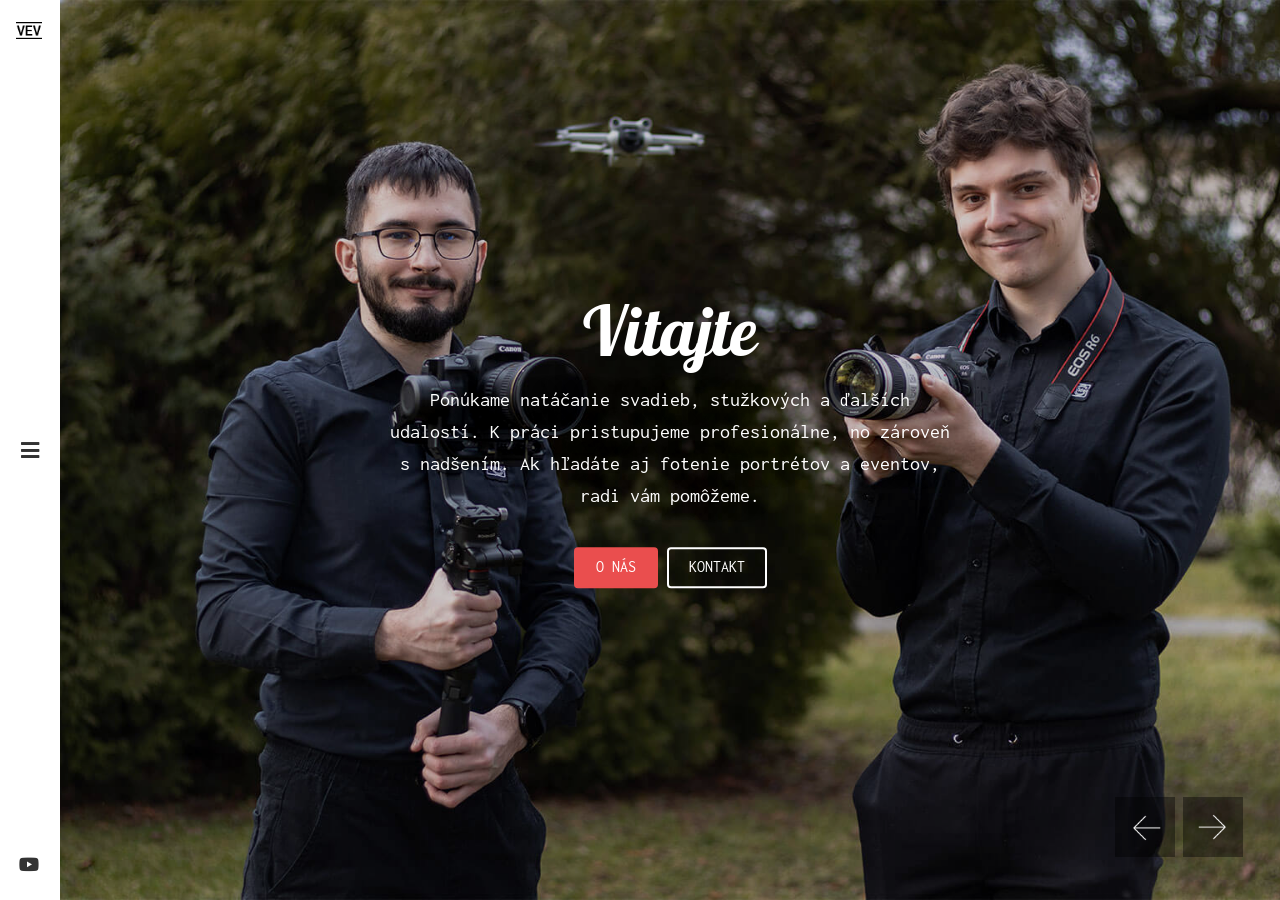
==== commit 30da547e: "update" ====
--- a/index.html
+++ b/index.html
@@ -1,4 +1,4 @@
-<!DOCTYPE html>
+﻿<!DOCTYPE html>
 
 <html lang="sk">
 	<head>
@@ -180,7 +180,7 @@
 
 			<!-- Begin logo small -->
 			<div class="logo-mobile">
-				<a href="index.html"><img src="assets/img/logo-small.png" alt="logo"></a>
+				<a href="index.html"><img src="assets/img/logo-big.png" alt="logo"></a>
 			</div>
 			<!-- End logo small -->
 
@@ -275,9 +275,9 @@
 
     <!-- ZACIATOK POPISU prveho -->
     <div class="cc-caption cc-caption-xlg center caption-animate max-width-600">
-        <h2 class="cc-title font-alter-1">VEVideo</h2>
+        <h2 class="cc-title font-alter-1">Vitajte</h2>
         <p class="cc-description">
-            Vitajte na našej stránke. Ponúkame natáčanie svadieb, stužkových a ďalších udalostí. K práci pristupujeme profesionálne, no zároveň s nadšením. Ak hľadáte aj fotenie portrétov a eventov, radi vám pomôžeme.</br>&nbsp;</p>
+            Ponúkame natáčanie svadieb, stužkových a ďalších udalostí. K práci pristupujeme profesionálne, no zároveň s nadšením. Ak hľadáte aj fotenie portrétov a eventov, radi vám pomôžeme.</br>&nbsp;</p>
         <div class="margin-top-30">
             <a href="o-kameramanoch.html" class="btn btn-primary margin-top-5">O nás</a>
             <a href="kontaktujte-nas.html" class="btn btn-white-bordered margin-top-5">Kontakt</a>
@@ -430,3 +430,4 @@
 </html>
 
 
+
--- a/assets/css/theme.css
+++ b/assets/css/theme.css
@@ -720,7 +720,7 @@
 /* logo mobile */
 .logo-mobile {
 	position: absolute;
-	top: 10px;
+	top: 6px;
 	left: 20px;
 	opacity: 1;
 	z-index: 2;
@@ -731,7 +731,7 @@
 	transition: all 0.2s ease-in-out;
 }
 .logo-mobile img {
-	max-height: 40px;
+	max-height: 50px;
 }
 
 /* Mobile menu trigger (hamburger button) */
@@ -2786,6 +2786,14 @@
 .gs-sidebar-inner {
 	overflow: auto;
 	padding: 15px;
+}
+@media (max-width: 1199px) {
+	/* On touch devices, let the page scroll instead of trapping
+	   scroll inside the white portfolio sidebar panel. */
+	.gs-sidebar .gs-sidebar-inner {
+		overflow: visible;
+		max-height: none;
+	}
 }
 
 /* gallery single sidebar info */
